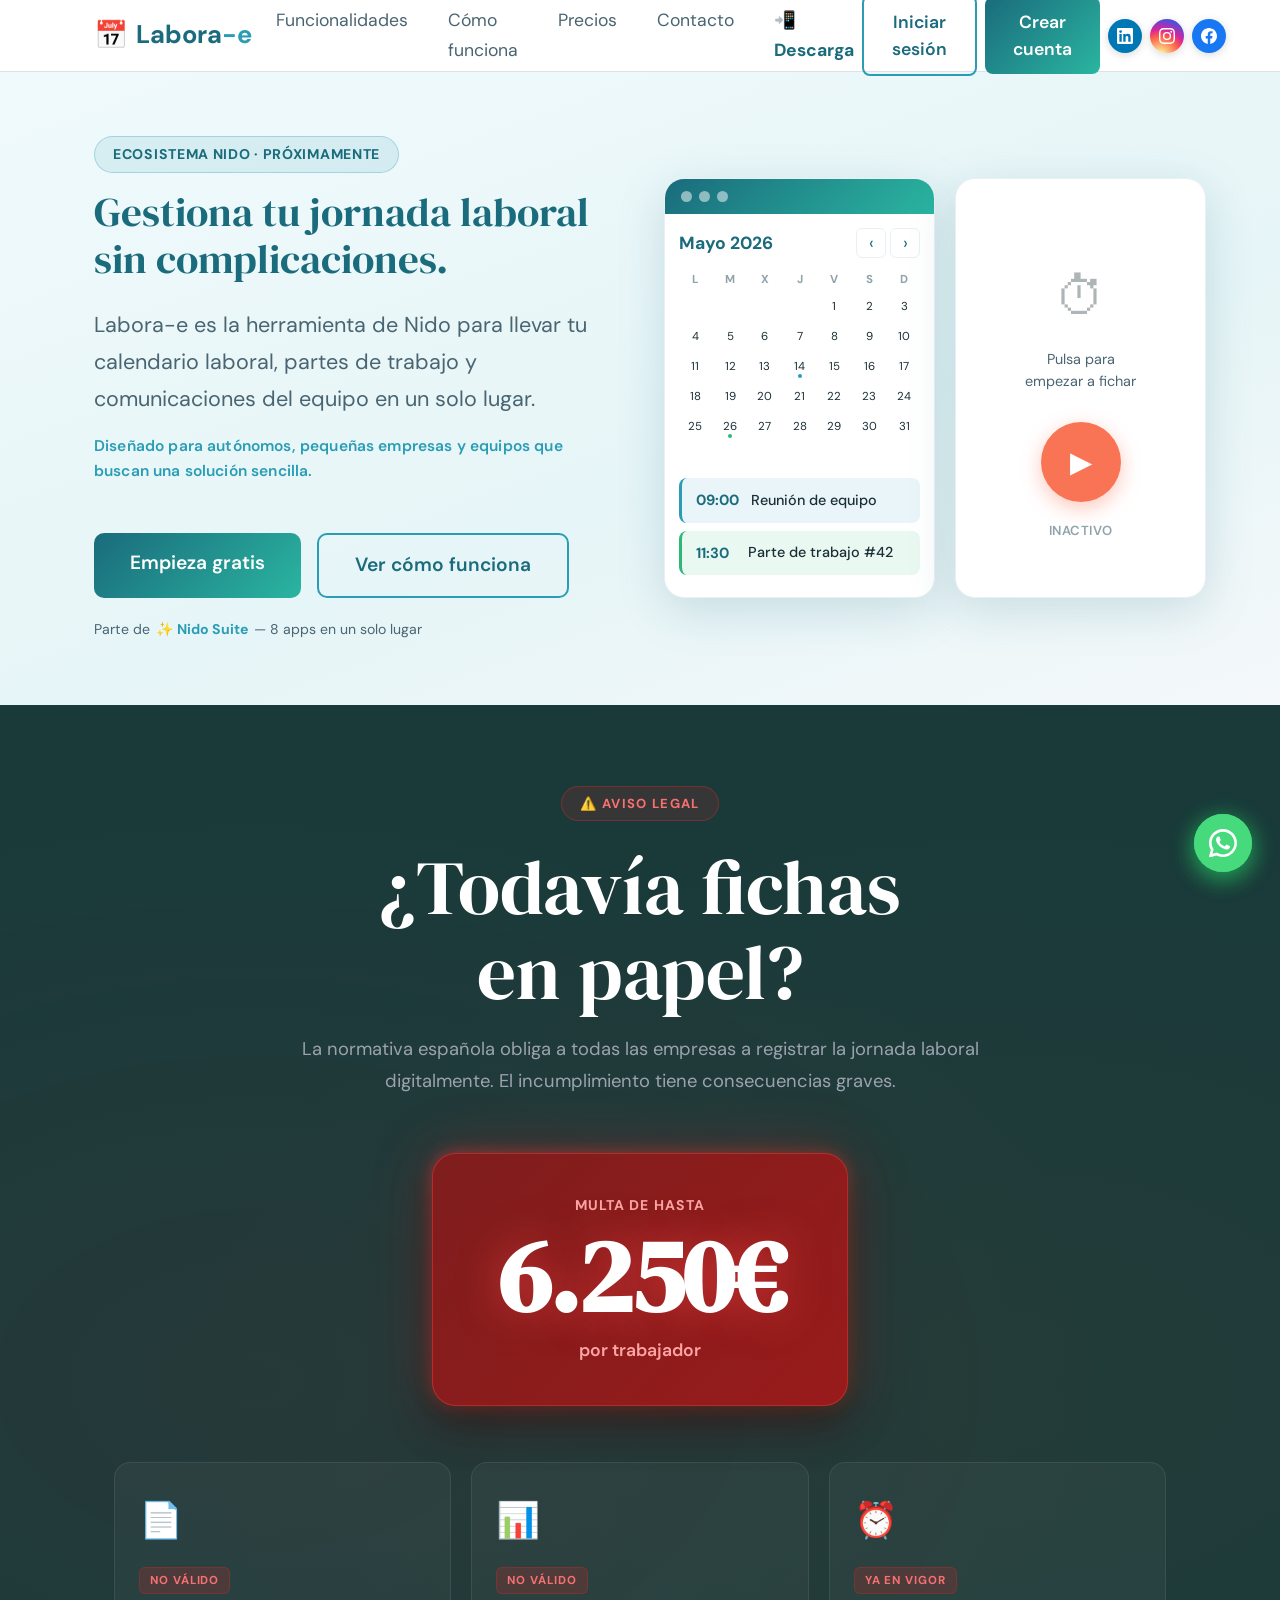
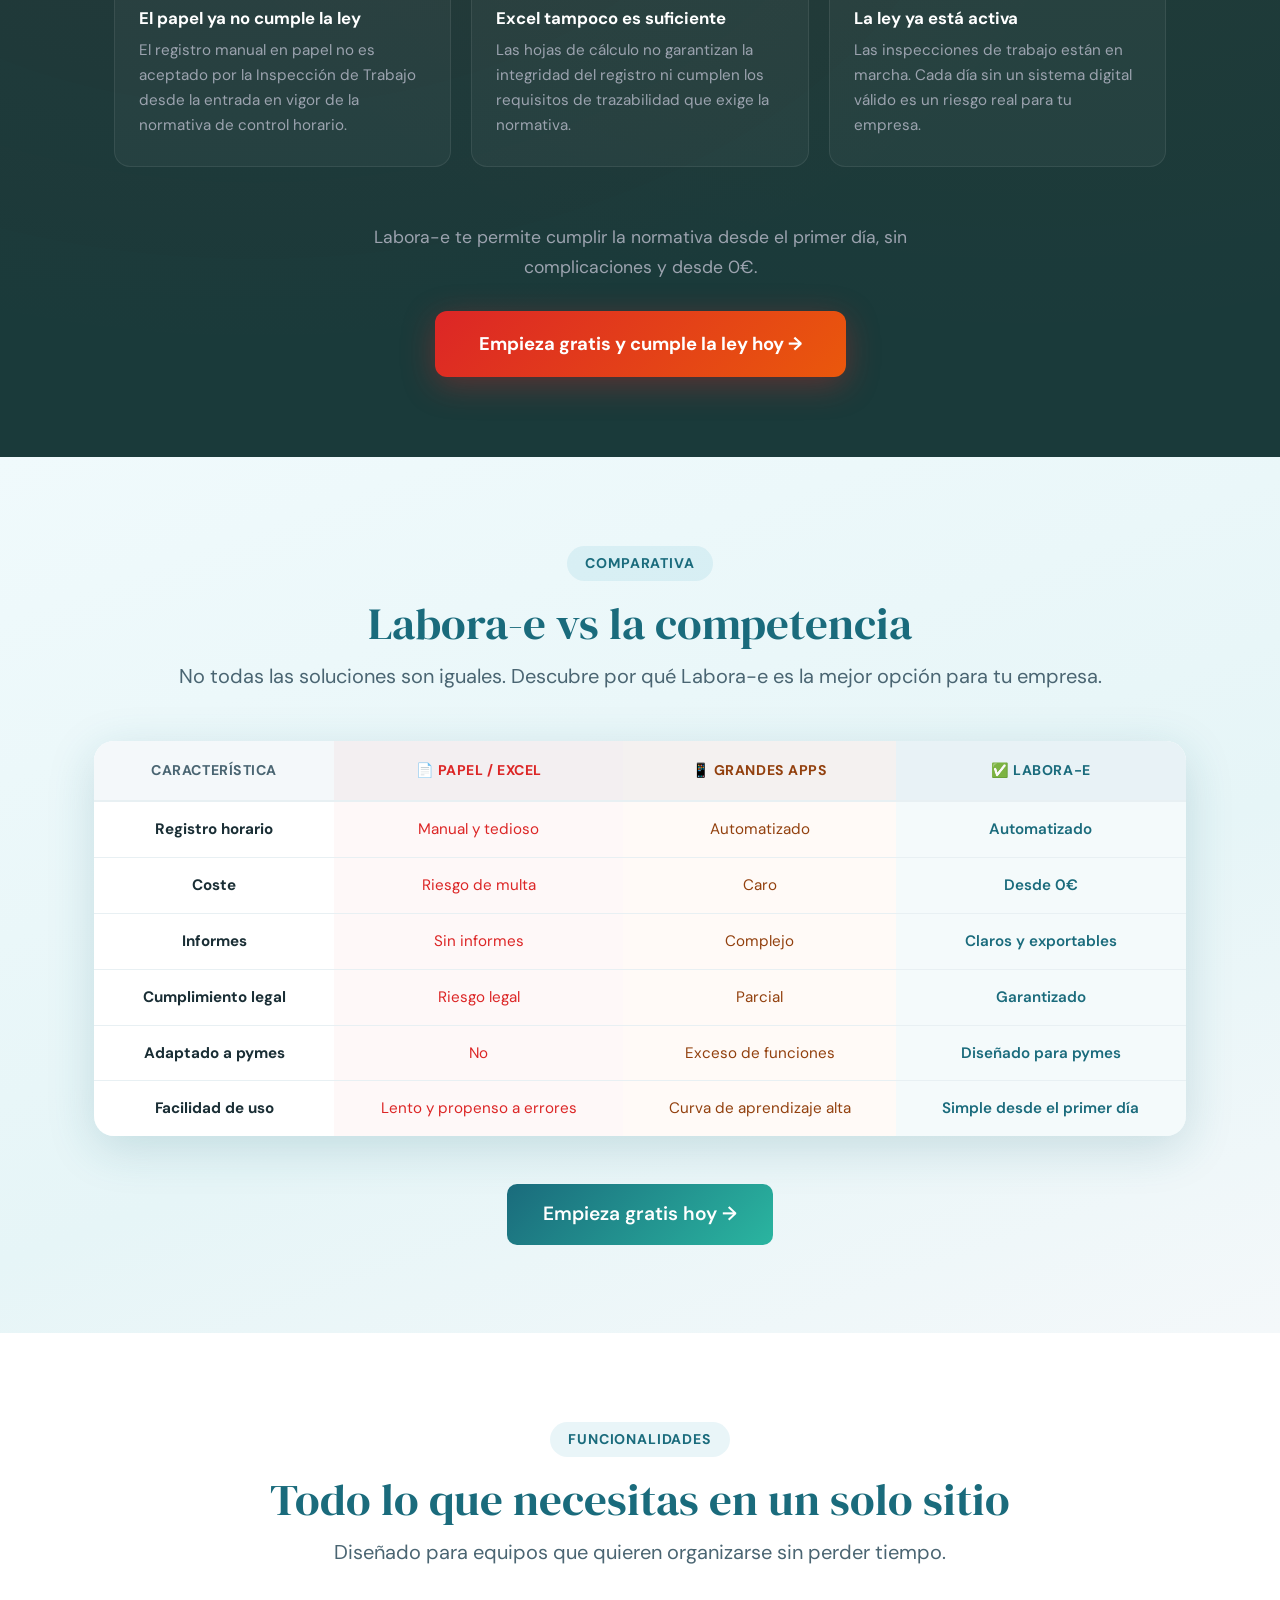
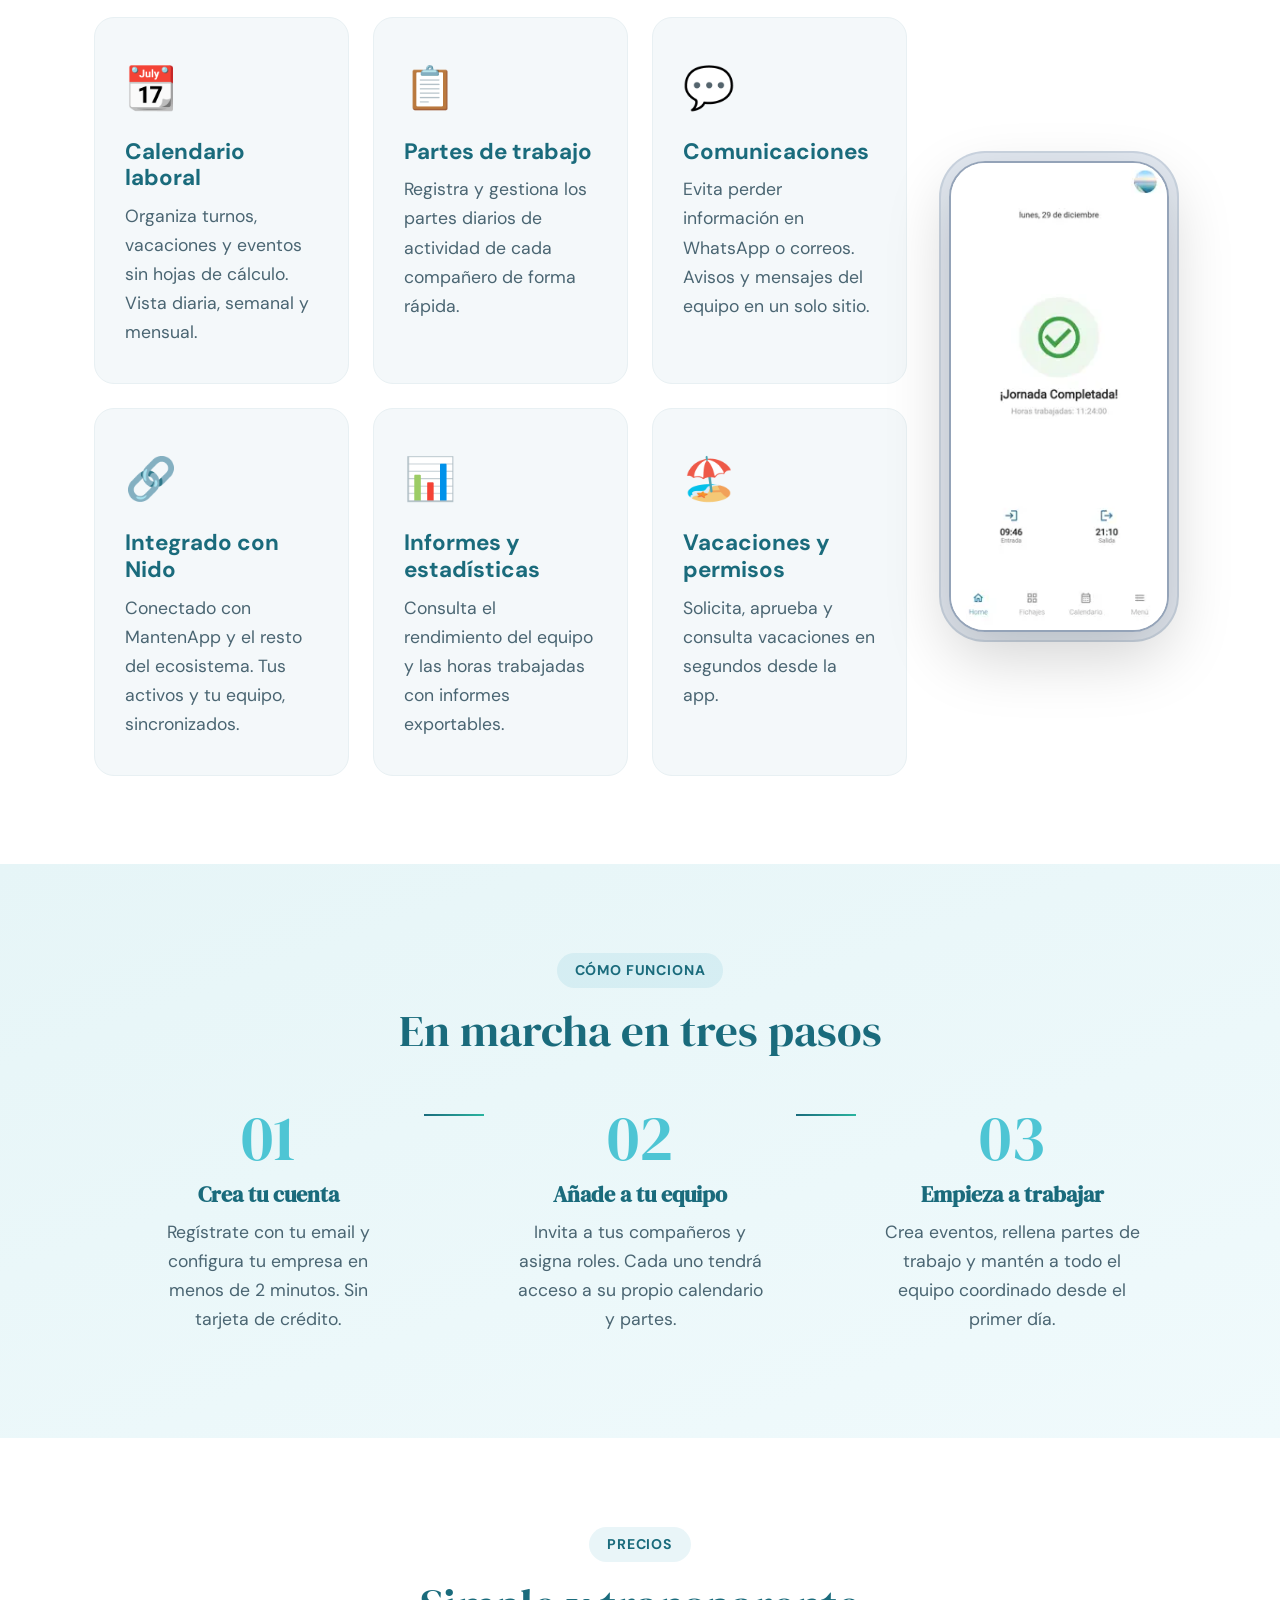
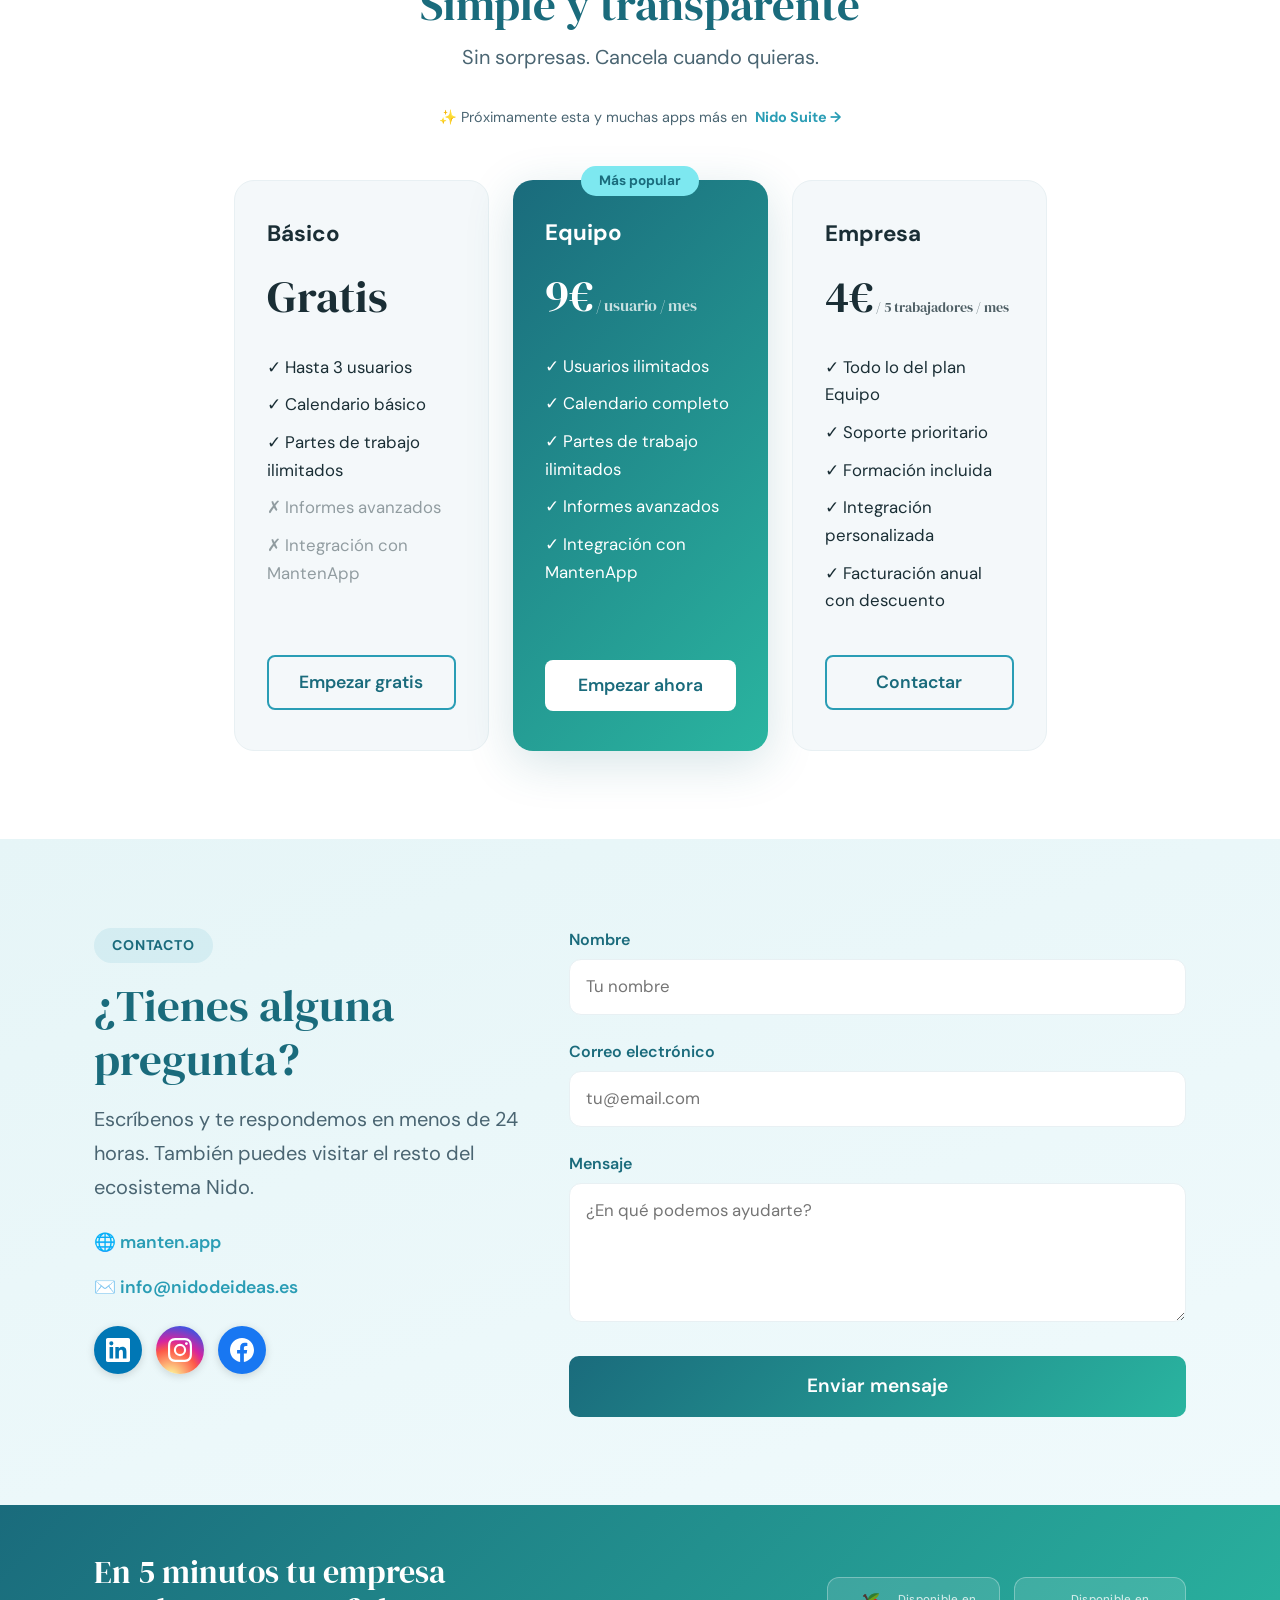
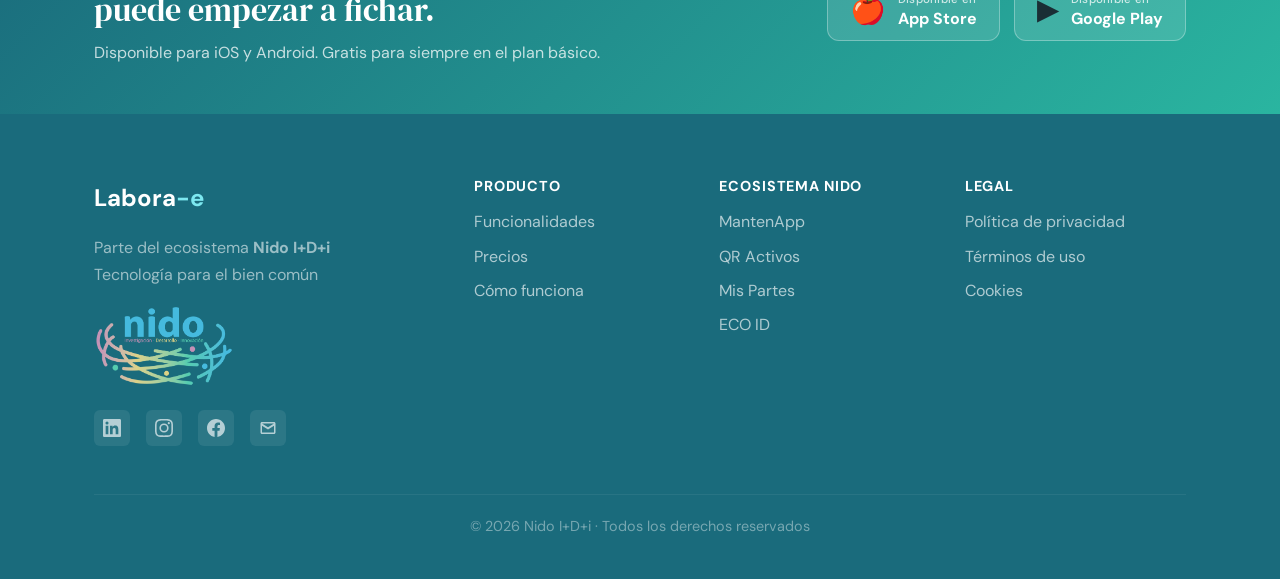
==== PaginaLabora-Nido/index.html @ 8c1437f2 "Cambios visuales simples." ====
<!DOCTYPE html>
<html lang="es">
<head>
  <meta charset="UTF-8" />
  <meta name="viewport" content="width=device-width, initial-scale=1.0" />
  <link rel="icon" type="image/svg+xml" href="imagenes/favicon.svg" />
  <title>Labora-e</title>
  <link rel="preconnect" href="https://fonts.googleapis.com" />
  <link rel="preconnect" href="https://fonts.gstatic.com" crossorigin />
  <link href="https://fonts.googleapis.com/css2?family=DM+Sans:wght@400;500;600;700&family=DM+Serif+Display&display=swap" rel="stylesheet" />
  <link href="https://cdn.jsdelivr.net/npm/bootstrap@5.3.3/dist/css/bootstrap.min.css" rel="stylesheet" />
  <link rel="stylesheet" href="css/style.css" />
</head>
<body>

  <!-- ========== NAVBAR ========== -->
  <nav class="navbar navbar-expand-lg sticky-top navbar-light bg-white border-bottom py-0">
    <div class="container-xl px-4">

      <a class="navbar-brand d-flex align-items-center gap-2 py-3" href="inicio.html">
        <span class="logo-icon-lg">📅</span>
        <span class="logo-text">Labora<span class="logo-accent">-e</span></span>
      </a>

      <button class="navbar-toggler" type="button" data-bs-toggle="collapse" data-bs-target="#navMenu">
        <span class="navbar-toggler-icon"></span>
      </button>

      <div class="collapse navbar-collapse" id="navMenu">
        <ul class="navbar-nav mx-auto gap-lg-4 py-2 py-lg-0">
          <li class="nav-item"><a class="nav-link" href="#funcionalidades">Funcionalidades</a></li>
          <li class="nav-item"><a class="nav-link" href="#como-funciona">Cómo funciona</a></li>
          <li class="nav-item"><a class="nav-link" href="#precios">Precios</a></li>
          <li class="nav-item"><a class="nav-link" href="#contacto">Contacto</a></li>
          <li class="nav-item"><a class="nav-link nav-link-descarga" href="#descarga">📲 Descarga</a></li>
        </ul>
        <div class="d-flex gap-2 py-2 py-lg-0 align-items-center" id="nav-actions">
          <!-- Se rellena por JS según sesión -->
        </div>
        <div class="d-flex gap-2 ms-2 py-2 py-lg-0 align-items-center">
          <a href="https://www.linkedin.com/company/nido-i-d-i/" target="_blank" rel="noopener noreferrer" class="nav-social-link nav-social-link--linkedin" title="LinkedIn">
            <svg viewBox="0 0 24 24" xmlns="http://www.w3.org/2000/svg"><path d="M20.447 20.452h-3.554v-5.569c0-1.328-.027-3.037-1.852-3.037-1.853 0-2.136 1.445-2.136 2.939v5.667H9.351V9h3.414v1.561h.046c.477-.9 1.637-1.85 3.37-1.85 3.601 0 4.267 2.37 4.267 5.455v6.286zM5.337 7.433a2.062 2.062 0 0 1-2.063-2.065 2.064 2.064 0 1 1 2.063 2.065zm1.782 13.019H3.555V9h3.564v11.452zM22.225 0H1.771C.792 0 0 .774 0 1.729v20.542C0 23.227.792 24 1.771 24h20.451C23.2 24 24 23.227 24 22.271V1.729C24 .774 23.2 0 22.222 0h.003z"/></svg>
          </a>
          <a href="https://www.instagram.com/nidodeideas.es/#" target="_blank" rel="noopener noreferrer" class="nav-social-link nav-social-link--instagram" title="Instagram">
            <svg viewBox="0 0 24 24" xmlns="http://www.w3.org/2000/svg"><path d="M12 2.163c3.204 0 3.584.012 4.85.07 3.252.148 4.771 1.691 4.919 4.919.058 1.265.069 1.645.069 4.849 0 3.205-.012 3.584-.069 4.849-.149 3.225-1.664 4.771-4.919 4.919-1.266.058-1.644.07-4.85.07-3.204 0-3.584-.012-4.849-.07-3.26-.149-4.771-1.699-4.919-4.92-.058-1.265-.07-1.644-.07-4.849 0-3.204.013-3.583.07-4.849.149-3.227 1.664-4.771 4.919-4.919 1.266-.057 1.645-.069 4.849-.069zM12 0C8.741 0 8.333.014 7.053.072 2.695.272.273 2.69.073 7.052.014 8.333 0 8.741 0 12c0 3.259.014 3.668.072 4.948.2 4.358 2.618 6.78 6.98 6.98C8.333 23.986 8.741 24 12 24c3.259 0 3.668-.014 4.948-.072 4.354-.2 6.782-2.618 6.979-6.98.059-1.28.073-1.689.073-4.948 0-3.259-.014-3.667-.072-4.947-.196-4.354-2.617-6.78-6.979-6.98C15.668.014 15.259 0 12 0zm0 5.838a6.162 6.162 0 1 0 0 12.324 6.162 6.162 0 0 0 0-12.324zM12 16a4 4 0 1 1 0-8 4 4 0 0 1 0 8zm6.406-11.845a1.44 1.44 0 1 0 0 2.881 1.44 1.44 0 0 0 0-2.881z"/></svg>
          </a>
          <a href="https://www.facebook.com" target="_blank" rel="noopener noreferrer" class="nav-social-link nav-social-link--facebook" title="Facebook">
            <svg viewBox="0 0 24 24" xmlns="http://www.w3.org/2000/svg"><path d="M24 12.073C24 5.405 18.627 0 12 0S0 5.405 0 12.073C0 18.1 4.388 23.094 10.125 24v-8.437H7.078v-3.49h3.047V9.413c0-3.025 1.792-4.697 4.533-4.697 1.312 0 2.686.235 2.686.235v2.97h-1.514c-1.491 0-1.956.93-1.956 1.887v2.265h3.328l-.532 3.49h-2.796V24C19.612 23.094 24 18.1 24 12.073z"/></svg>
          </a>
        </div>
      </div>

    </div>
  </nav>

  <!-- ========== HERO ========== -->
  <section class="hero-section" id="inicio">
    <div class="container-xl px-4">
      <div class="row align-items-center g-5">

        <!-- Columna izquierda: texto -->
        <div class="col-lg-6">
          <span class="badge-nido mb-3 d-inline-block">Ecosistema Nido · Próximamente</span>
          <h1 class="hero-title mb-4">Gestiona tu jornada laboral sin complicaciones.</h1>
          <p class="hero-subtitle mb-3">Labora-e es la herramienta de Nido para llevar tu calendario laboral, partes de trabajo y comunicaciones del equipo en un solo lugar.</p>
          <p class="hero-target mb-5">Diseñado para autónomos, pequeñas empresas y equipos que buscan una solución sencilla.</p>
          <div class="d-flex gap-3 flex-wrap">
            <a href="pages/register.html" class="btn btn-teal btn-xl">Empieza gratis</a>
            <a href="#como-funciona" class="btn btn-outline-teal btn-xl">Ver cómo funciona</a>
          </div>
          <div class="hero-suite-hint">
            <span>Parte de</span>
            <a href="#" class="hero-suite-link">✨ Nido Suite</a>
            <span>— 8 apps en un solo lugar</span>
          </div>
        </div>

        <!-- Columna derecha: calendario + fichaje -->
        <div class="col-lg-6">
          <div class="hero-mockups">

            <!-- Calendario -->
            <div class="mockup-card mockup-card--sm">
              <div class="mockup-bar">
                <span></span><span></span><span></span>
              </div>
              <div class="mockup-body">
                <div class="cal-header-row">
                  <span class="cal-month-label" id="cal-month-label">Mayo 2026</span>
                  <div class="cal-nav-btns">
                    <button id="cal-prev">‹</button>
                    <button id="cal-next">›</button>
                  </div>
                </div>
                <div class="cal-grid" id="cal-grid"></div>
                <div class="mockup-events mt-2">
                  <div class="mockup-event mockup-event--blue">
                    <span class="event-time">09:00</span>
                    <span class="event-name">Reunión de equipo</span>
                  </div>
                  <div class="mockup-event mockup-event--green">
                    <span class="event-time">11:30</span>
                    <span class="event-name">Parte de trabajo #42</span>
                  </div>
                </div>
              </div>
            </div>

            <!-- Fichaje -->
            <div class="fichaje-card">
              <div class="fichaje-display" id="fichaje-display">
                <div class="fichaje-idle">
                  <div class="fichaje-idle-icon">⏱</div>
                  <p class="fichaje-idle-text">Pulsa para<br>empezar a fichar</p>
                </div>
              </div>
              <div class="fichaje-timer" id="fichaje-timer" style="display:none">
                <div class="fichaje-time" id="fichaje-time">00:00:00</div>
                <div class="fichaje-total-label">Total acumulado hoy:</div>
                <div class="fichaje-progress-wrap">
                  <div class="fichaje-progress-bar">
                    <div class="fichaje-progress-fill" id="fichaje-progress-fill"></div>
                  </div>
                  <div class="fichaje-progress-labels">
                    <span class="fichaje-percent" id="fichaje-percent">0%</span>
                    <span class="fichaje-meta">Meta: 8h</span>
                  </div>
                </div>
              </div>
              <button class="fichaje-btn" id="fichaje-btn" onclick="toggleFichaje()">
                <span id="fichaje-btn-icon">▶</span>
              </button>
              <div class="fichaje-status" id="fichaje-status">Inactivo</div>
            </div>

          </div>
        </div>

      </div>
    </div>
  </section>

  <!-- ========== ALERTA LEGAL ========== -->
  <section class="alerta-legal" id="alerta-legal">
    <div class="alerta-legal__inner">

      <!-- Cabecera de impacto -->
      <div class="alerta-legal__header">
        <span class="alerta-badge">⚠️ AVISO LEGAL</span>
        <h2 class="alerta-title">¿Todavía fichas<br>en papel?</h2>
        <p class="alerta-subtitle">La normativa española obliga a todas las empresas a registrar la jornada laboral digitalmente. El incumplimiento tiene consecuencias graves.</p>
      </div>

      <!-- Dato central de impacto -->
      <div class="alerta-cifra-wrap">
        <div class="alerta-cifra-card">
          <div class="alerta-cifra-label">Multa de hasta</div>
          <div class="alerta-cifra">6.250€</div>
          <div class="alerta-cifra-sub">por trabajador</div>
        </div>
      </div>

      <!-- Tres problemas -->
      <div class="alerta-problemas">

        <div class="alerta-problema-card">
          <div class="alerta-problema-icon">📄</div>
          <div class="alerta-problema-tag">NO VÁLIDO</div>
          <h3>El papel ya no cumple la ley</h3>
          <p>El registro manual en papel no es aceptado por la Inspección de Trabajo desde la entrada en vigor de la normativa de control horario.</p>
        </div>

        <div class="alerta-problema-card">
          <div class="alerta-problema-icon">📊</div>
          <div class="alerta-problema-tag">NO VÁLIDO</div>
          <h3>Excel tampoco es suficiente</h3>
          <p>Las hojas de cálculo no garantizan la integridad del registro ni cumplen los requisitos de trazabilidad que exige la normativa.</p>
        </div>

        <div class="alerta-problema-card">
          <div class="alerta-problema-icon">⏰</div>
          <div class="alerta-problema-tag">YA EN VIGOR</div>
          <h3>La ley ya está activa</h3>
          <p>Las inspecciones de trabajo están en marcha. Cada día sin un sistema digital válido es un riesgo real para tu empresa.</p>
        </div>

      </div>

      <!-- CTA -->
      <div class="alerta-cta">
        <p class="alerta-cta-text">Labora-e te permite cumplir la normativa desde el primer día, sin complicaciones y desde 0€.</p>
        <a href="pages/register.html" class="btn-alerta-cta">Empieza gratis y cumple la ley hoy →</a>
      </div>

    </div>
  </section>

  <!-- ========== COMPARATIVA ========== -->
  <section class="comparativa-section" id="comparativa">
    <div class="container-xl px-4">

      <div class="text-center mb-5">
        <span class="section-tag">Comparativa</span>
        <h2 class="section-title mt-3">Labora-e vs la competencia</h2>
        <p class="section-subtitle mt-2">No todas las soluciones son iguales. Descubre por qué Labora-e es la mejor opción para tu empresa.</p>
      </div>

      <div class="comparativa-table-wrap">
        <table class="comparativa-table">
          <thead>
            <tr>
              <th class="comparativa-th-feature">Característica</th>
              <th class="comparativa-th-bad">📄 Papel / Excel</th>
              <th class="comparativa-th-mid">📱 Grandes apps</th>
              <th class="comparativa-th-good">✅ Labora-e</th>
            </tr>
          </thead>
          <tbody>
            <tr>
              <td class="comparativa-feature">Registro horario</td>
              <td class="comparativa-bad">Manual y tedioso</td>
              <td class="comparativa-mid">Automatizado</td>
              <td class="comparativa-good">Automatizado</td>
            </tr>
            <tr>
              <td class="comparativa-feature">Coste</td>
              <td class="comparativa-bad">Riesgo de multa</td>
              <td class="comparativa-mid">Caro</td>
              <td class="comparativa-good">Desde 0€</td>
            </tr>
            <tr>
              <td class="comparativa-feature">Informes</td>
              <td class="comparativa-bad">Sin informes</td>
              <td class="comparativa-mid">Complejo</td>
              <td class="comparativa-good">Claros y exportables</td>
            </tr>
            <tr>
              <td class="comparativa-feature">Cumplimiento legal</td>
              <td class="comparativa-bad">Riesgo legal</td>
              <td class="comparativa-mid">Parcial</td>
              <td class="comparativa-good">Garantizado</td>
            </tr>
            <tr>
              <td class="comparativa-feature">Adaptado a pymes</td>
              <td class="comparativa-bad">No</td>
              <td class="comparativa-mid">Exceso de funciones</td>
              <td class="comparativa-good">Diseñado para pymes</td>
            </tr>
            <tr>
              <td class="comparativa-feature">Facilidad de uso</td>
              <td class="comparativa-bad">Lento y propenso a errores</td>
              <td class="comparativa-mid">Curva de aprendizaje alta</td>
              <td class="comparativa-good">Simple desde el primer día</td>
            </tr>
          </tbody>
        </table>
      </div>

      <div class="text-center mt-5">
        <a href="pages/register.html" class="btn btn-teal btn-xl">Empieza gratis hoy →</a>
      </div>

    </div>
  </section>

  <!-- ========== FUNCIONALIDADES ========== -->
  <section class="py-section bg-white" id="funcionalidades">
    <div class="container-xl px-4">
      <div class="text-center mb-5">
        <span class="section-tag">Funcionalidades</span>
        <h2 class="section-title mt-3">Todo lo que necesitas en un solo sitio</h2>
        <p class="section-subtitle mt-2">Diseñado para equipos que quieren organizarse sin perder tiempo.</p>
      </div>
      <!-- Mockup móvil -->
       <div class="row g-4 align-items-center">
        <div class="col-lg-9">
          <div class="row g-4">
        <div class="col-md-6 col-xl-4">
          <div class="feature-card h-100">
            <div class="feature-icon">📆</div>
            <h3>Calendario laboral</h3>
            <p>Organiza turnos, vacaciones y eventos sin hojas de cálculo. Vista diaria, semanal y mensual.</p>
          </div>
        </div>
        <div class="col-md-6 col-xl-4">
          <div class="feature-card h-100">
            <div class="feature-icon">📋</div>
            <h3>Partes de trabajo</h3>
            <p>Registra y gestiona los partes diarios de actividad de cada compañero de forma rápida.</p>
          </div>
        </div>
        <div class="col-md-6 col-xl-4">
          <div class="feature-card h-100">
            <div class="feature-icon">💬</div>
            <h3>Comunicaciones</h3>
            <p>Evita perder información en WhatsApp o correos. Avisos y mensajes del equipo en un solo sitio.</p>
          </div>
        </div>
        <div class="col-md-6 col-xl-4">
          <div class="feature-card h-100">
            <div class="feature-icon">🔗</div>
            <h3>Integrado con Nido</h3>
            <p>Conectado con MantenApp y el resto del ecosistema. Tus activos y tu equipo, sincronizados.</p>
          </div>
        </div>
        <div class="col-md-6 col-xl-4">
          <div class="feature-card h-100">
            <div class="feature-icon">📊</div>
            <h3>Informes y estadísticas</h3>
            <p>Consulta el rendimiento del equipo y las horas trabajadas con informes exportables.</p>
          </div>
        </div>
        <div class="col-md-6 col-xl-4">
          <div class="feature-card h-100">
            <div class="feature-icon">🏖️</div>
            <h3>Vacaciones y permisos</h3>
            <p>Solicita, aprueba y consulta vacaciones en segundos desde la app.</p>
          </div>
        </div>
      </div>
        </div>
        <!-- Mockup móvil lateral -->
        <div class="col-lg-3 d-none d-lg-flex justify-content-center">
          <div class="feature-phone-mockup">
            <img src="imagenes/app-screenshot.png" alt="Captura de Labora-e" class="feature-phone-img" />
          </div>
        </div>
      </div>
    </div>
  </section>

  <!-- ========== CÓMO FUNCIONA ========== -->
  <section class="py-section bg-teal-soft" id="como-funciona">
    <div class="container-xl px-4">
      <div class="text-center mb-5">
        <span class="section-tag">Cómo funciona</span>
        <h2 class="section-title mt-3">En marcha en tres pasos</h2>
      </div>
      <div class="row justify-content-center align-items-start g-4">
        <div class="col-md-3 text-center">
          <div class="step-number">01</div>
          <h3 class="step-title">Crea tu cuenta</h3>
          <p class="step-text">Regístrate con tu email y configura tu empresa en menos de 2 minutos. Sin tarjeta de crédito.</p>
        </div>
        <div class="col-md-1 d-none d-md-flex align-items-center justify-content-center step-connector-wrap">
          <div class="step-connector"></div>
        </div>
        <div class="col-md-3 text-center">
          <div class="step-number">02</div>
          <h3 class="step-title">Añade a tu equipo</h3>
          <p class="step-text">Invita a tus compañeros y asigna roles. Cada uno tendrá acceso a su propio calendario y partes.</p>
        </div>
        <div class="col-md-1 d-none d-md-flex align-items-center justify-content-center step-connector-wrap">
          <div class="step-connector"></div>
        </div>
        <div class="col-md-3 text-center">
          <div class="step-number">03</div>
          <h3 class="step-title">Empieza a trabajar</h3>
          <p class="step-text">Crea eventos, rellena partes de trabajo y mantén a todo el equipo coordinado desde el primer día.</p>
        </div>
      </div>
    </div>
  </section>

  <!-- ========== PRECIOS ========== -->
  <section class="py-section bg-white" id="precios">
    <div class="container-xl px-4">
      <div class="text-center mb-5">
        <span class="section-tag">Precios</span>
        <h2 class="section-title mt-3">Simple y transparente</h2>
        <p class="section-subtitle mt-2">Sin sorpresas. Cancela cuando quieras.</p>
        <div class="nido-suite-hint mt-3">
          <span>✨ Próximamente esta y muchas apps más en</span>
          <a href="#" class="nido-suite-hint-link">Nido Suite →</a>
        </div>
      </div>
      <div class="row justify-content-center align-items-stretch g-4">
        <div class="col-md-4 col-lg-3">
          <div class="pricing-card h-100 d-flex flex-column">
            <h3>Básico</h3>
            <div class="price-amount">Gratis</div>
            <ul class="pricing-features flex-grow-1">
              <li>✓ Hasta 3 usuarios</li>
              <li>✓ Calendario básico</li>
              <li>✓ Partes de trabajo ilimitados</li>
              <li class="disabled">✗ Informes avanzados</li>
              <li class="disabled">✗ Integración con MantenApp</li>
            </ul>
            <button class="btn w-100 mt-3" id="btn-plan-basico" onclick="elegirPlan('basico')">Empezar gratis</button>
          </div>
        </div>
        <div class="col-md-4 col-lg-3">
          <div class="pricing-card pricing-card--featured h-100 d-flex flex-column">
            <div class="pricing-badge">Más popular</div>
            <h3>Equipo</h3>
            <div class="price-amount">9€<span class="price-period"> / usuario / mes</span></div>
            <ul class="pricing-features flex-grow-1">
              <li>✓ Usuarios ilimitados</li>
              <li>✓ Calendario completo</li>
              <li>✓ Partes de trabajo ilimitados</li>
              <li>✓ Informes avanzados</li>
              <li>✓ Integración con MantenApp</li>
            </ul>
            <button class="btn w-100 mt-3" id="btn-plan-equipo" onclick="elegirPlan('equipo')">Empezar ahora</button>
          </div>
        </div>
        <div class="col-md-4 col-lg-3">
          <div class="pricing-card h-100 d-flex flex-column">
            <h3>Empresa</h3>
            <div class="price-amount" id="empresa-price-display">4€<span class="price-period"> / 5 trabajadores / mes</span></div>
            <ul class="pricing-features flex-grow-1">
              <li>✓ Todo lo del plan Equipo</li>
              <li>✓ Soporte prioritario</li>
              <li>✓ Formación incluida</li>
              <li>✓ Integración personalizada</li>
              <li>✓ Facturación anual con descuento</li>
            </ul>
            <button class="btn w-100 mt-3" id="btn-plan-empresa" onclick="elegirPlan('empresa')">Contactar</button>
            <!-- Input trabajadores: solo visible cuando el usuario está logueado y puede actualizar -->
            <div class="empresa-workers-wrap d-none" id="empresa-workers-wrap">
              <label class="empresa-workers-label" for="empresa-workers-input">¿Cuántos trabajadores tiene tu empresa?</label>
              <input type="number" id="empresa-workers-input" class="empresa-workers-input" min="1" placeholder="Ej: 10" />
              <div class="empresa-workers-preview" id="empresa-workers-preview"></div>
            </div>
          </div>
        </div>
      </div>
    </div>
  </section>

  <!-- ========== CONTACTO ========== -->
  <section class="py-section bg-teal-soft" id="contacto">
    <div class="container-xl px-4">
      <div class="row g-5 align-items-start">
        <div class="col-lg-5">
          <span class="section-tag">Contacto</span>
          <h2 class="section-title mt-3">¿Tienes alguna pregunta?</h2>
          <p class="section-subtitle mt-3">Escríbenos y te respondemos en menos de 24 horas. También puedes visitar el resto del ecosistema Nido.</p>
          <div class="d-flex flex-column gap-3 mt-4">
            <a href="https://manten.app" class="contact-link">🌐 manten.app</a>
            <a href="mailto:info@nidodeideas.es" class="contact-link">✉️ info@nidodeideas.es</a>
          </div>
          <!-- Redes sociales -->
          <div class="social-icons-contacto mt-4">
            <!-- LinkedIn -->
            <a href="https://www.linkedin.com/company/nido-i-d-i/" target="_blank" rel="noopener noreferrer" class="social-icon-btn social-icon-btn--linkedin" title="LinkedIn">
              <svg viewBox="0 0 24 24" xmlns="http://www.w3.org/2000/svg">
                <path d="M20.447 20.452h-3.554v-5.569c0-1.328-.027-3.037-1.852-3.037-1.853 0-2.136 1.445-2.136 2.939v5.667H9.351V9h3.414v1.561h.046c.477-.9 1.637-1.85 3.37-1.85 3.601 0 4.267 2.37 4.267 5.455v6.286zM5.337 7.433a2.062 2.062 0 0 1-2.063-2.065 2.064 2.064 0 1 1 2.063 2.065zm1.782 13.019H3.555V9h3.564v11.452zM22.225 0H1.771C.792 0 0 .774 0 1.729v20.542C0 23.227.792 24 1.771 24h20.451C23.2 24 24 23.227 24 22.271V1.729C24 .774 23.2 0 22.222 0h.003z"/>
              </svg>
            </a>
            <!-- Instagram -->
            <a href="https://www.instagram.com/nidodeideas.es/#" target="_blank" rel="noopener noreferrer" class="social-icon-btn social-icon-btn--instagram" title="Instagram">
              <svg viewBox="0 0 24 24" xmlns="http://www.w3.org/2000/svg">
                <path d="M12 2.163c3.204 0 3.584.012 4.85.07 3.252.148 4.771 1.691 4.919 4.919.058 1.265.069 1.645.069 4.849 0 3.205-.012 3.584-.069 4.849-.149 3.225-1.664 4.771-4.919 4.919-1.266.058-1.644.07-4.85.07-3.204 0-3.584-.012-4.849-.07-3.26-.149-4.771-1.699-4.919-4.92-.058-1.265-.07-1.644-.07-4.849 0-3.204.013-3.583.07-4.849.149-3.227 1.664-4.771 4.919-4.919 1.266-.057 1.645-.069 4.849-.069zM12 0C8.741 0 8.333.014 7.053.072 2.695.272.273 2.69.073 7.052.014 8.333 0 8.741 0 12c0 3.259.014 3.668.072 4.948.2 4.358 2.618 6.78 6.98 6.98C8.333 23.986 8.741 24 12 24c3.259 0 3.668-.014 4.948-.072 4.354-.2 6.782-2.618 6.979-6.98.059-1.28.073-1.689.073-4.948 0-3.259-.014-3.667-.072-4.947-.196-4.354-2.617-6.78-6.979-6.98C15.668.014 15.259 0 12 0zm0 5.838a6.162 6.162 0 1 0 0 12.324 6.162 6.162 0 0 0 0-12.324zM12 16a4 4 0 1 1 0-8 4 4 0 0 1 0 8zm6.406-11.845a1.44 1.44 0 1 0 0 2.881 1.44 1.44 0 0 0 0-2.881z"/>
              </svg>
            </a>
            <!-- Facebook -->
            <a href="https://www.facebook.com" target="_blank" rel="noopener noreferrer" class="social-icon-btn social-icon-btn--facebook" title="Facebook">
              <svg viewBox="0 0 24 24" xmlns="http://www.w3.org/2000/svg">
                <path d="M24 12.073C24 5.405 18.627 0 12 0S0 5.405 0 12.073C0 18.1 4.388 23.094 10.125 24v-8.437H7.078v-3.49h3.047V9.413c0-3.025 1.792-4.697 4.533-4.697 1.312 0 2.686.235 2.686.235v2.97h-1.514c-1.491 0-1.956.93-1.956 1.887v2.265h3.328l-.532 3.49h-2.796V24C19.612 23.094 24 18.1 24 12.073z"/>
              </svg>
            </a>
          </div>
        </div>
        <div class="col-lg-7">
          <form action="pages/enviado.html" method="GET">
            <div class="mb-4">
              <label class="form-label-custom" for="nombre">Nombre</label>
              <input type="text" id="nombre" name="nombre" class="form-control-custom" placeholder="Tu nombre" />
            </div>
            <div class="mb-4">
              <label class="form-label-custom" for="email">Correo electrónico</label>
              <input type="email" id="email" name="email" class="form-control-custom" placeholder="tu@email.com" />
            </div>
            <div class="mb-4">
              <label class="form-label-custom" for="mensaje">Mensaje</label>
              <textarea id="mensaje" name="mensaje" class="form-control-custom" rows="4" placeholder="¿En qué podemos ayudarte?"></textarea>
            </div>
            <button type="submit" class="btn btn-teal btn-xl w-100">Enviar mensaje</button>
          </form>
        </div>
      </div>
    </div>
  </section>

  <!-- ========== DESCARGA ========== -->
  <section class="descarga-section" id="descarga">
    <div class="container-xl px-4">
      <div class="descarga-inner">

        <div class="descarga-text">
          <h2 class="descarga-title">En 5 minutos tu empresa<br>puede empezar a fichar.</h2>
          <p class="descarga-sub">Disponible para iOS y Android. Gratis para siempre en el plan básico.</p>
        </div>

        <div class="descarga-btns">
          <a href="https://apps.apple.com/es/app/labora-e/id6756606554" class="btn-store btn-store--apple" target="_blank" rel="noopener noreferrer">
            <span class="btn-store__icon">🍎</span>
            <div class="btn-store__text">
              <span class="btn-store__label">Disponible en</span>
              <span class="btn-store__name">App Store</span>
            </div>
          </a>
          <a href="https://play.google.com/store/apps/details?id=com.nido.laborae" class="btn-store btn-store--google" target="_blank" rel="noopener noreferrer">
            <span class="btn-store__icon">▶</span>
            <div class="btn-store__text">
              <span class="btn-store__label">Disponible en</span>
              <span class="btn-store__name">Google Play</span>
            </div>
          </a>
        </div>

      </div>
    </div>
  </section>

  <!-- ========== FOOTER ========== -->
  <footer class="site-footer">
    <div class="container-xl px-4">
      <div class="row g-5 mb-5">
         <div class="col-lg-4">
          <span class="logo-text">Labora<span class="logo-accent">-e</span></span>
          <p class="footer-desc mt-3">
            Parte del ecosistema <strong>Nido I+D+i</strong><br/>
            Tecnología para el bien común
          </p>
          <a href="https://nidodeideas.es" target="_blank" rel="noopener noreferrer">
            <img src="imagenes/nido-logo.png" alt="Nido I+D+i" class="footer-nido-logo" />
          </a>
          <div class="footer-social-row">
            <!-- LinkedIn -->
            <a href="https://www.linkedin.com/company/nido-i-d-i/" target="_blank" rel="noopener noreferrer" class="footer-social-link footer-social-link--linkedin" title="LinkedIn">
              <svg viewBox="0 0 24 24" xmlns="http://www.w3.org/2000/svg"><path d="M20.447 20.452h-3.554v-5.569c0-1.328-.027-3.037-1.852-3.037-1.853 0-2.136 1.445-2.136 2.939v5.667H9.351V9h3.414v1.561h.046c.477-.9 1.637-1.85 3.37-1.85 3.601 0 4.267 2.37 4.267 5.455v6.286zM5.337 7.433a2.062 2.062 0 0 1-2.063-2.065 2.064 2.064 0 1 1 2.063 2.065zm1.782 13.019H3.555V9h3.564v11.452zM22.225 0H1.771C.792 0 0 .774 0 1.729v20.542C0 23.227.792 24 1.771 24h20.451C23.2 24 24 23.227 24 22.271V1.729C24 .774 23.2 0 22.222 0h.003z"/></svg>
            </a>
            <!-- Instagram -->
            <a href="https://www.instagram.com/nidodeideas.es/#" target="_blank" rel="noopener noreferrer" class="footer-social-link footer-social-link--instagram" title="Instagram">
              <svg viewBox="0 0 24 24" xmlns="http://www.w3.org/2000/svg"><path d="M12 2.163c3.204 0 3.584.012 4.85.07 3.252.148 4.771 1.691 4.919 4.919.058 1.265.069 1.645.069 4.849 0 3.205-.012 3.584-.069 4.849-.149 3.225-1.664 4.771-4.919 4.919-1.266.058-1.644.07-4.85.07-3.204 0-3.584-.012-4.849-.07-3.26-.149-4.771-1.699-4.919-4.92-.058-1.265-.07-1.644-.07-4.849 0-3.204.013-3.583.07-4.849.149-3.227 1.664-4.771 4.919-4.919 1.266-.057 1.645-.069 4.849-.069zM12 0C8.741 0 8.333.014 7.053.072 2.695.272.273 2.69.073 7.052.014 8.333 0 8.741 0 12c0 3.259.014 3.668.072 4.948.2 4.358 2.618 6.78 6.98 6.98C8.333 23.986 8.741 24 12 24c3.259 0 3.668-.014 4.948-.072 4.354-.2 6.782-2.618 6.979-6.98.059-1.28.073-1.689.073-4.948 0-3.259-.014-3.667-.072-4.947-.196-4.354-2.617-6.78-6.979-6.98C15.668.014 15.259 0 12 0zm0 5.838a6.162 6.162 0 1 0 0 12.324 6.162 6.162 0 0 0 0-12.324zM12 16a4 4 0 1 1 0-8 4 4 0 0 1 0 8zm6.406-11.845a1.44 1.44 0 1 0 0 2.881 1.44 1.44 0 0 0 0-2.881z"/></svg>
            </a>
            <!-- Facebook -->
            <a href="https://www.facebook.com" target="_blank" rel="noopener noreferrer" class="footer-social-link footer-social-link--facebook" title="Facebook">
              <svg viewBox="0 0 24 24" xmlns="http://www.w3.org/2000/svg"><path d="M24 12.073C24 5.405 18.627 0 12 0S0 5.405 0 12.073C0 18.1 4.388 23.094 10.125 24v-8.437H7.078v-3.49h3.047V9.413c0-3.025 1.792-4.697 4.533-4.697 1.312 0 2.686.235 2.686.235v2.97h-1.514c-1.491 0-1.956.93-1.956 1.887v2.265h3.328l-.532 3.49h-2.796V24C19.612 23.094 24 18.1 24 12.073z"/></svg>
            </a>
            <!-- Email -->
            <a href="mailto:info@nidodeideas.es" class="footer-social-link footer-social-link--email" title="info@nidodeideas.es">
              <svg viewBox="0 0 24 24" xmlns="http://www.w3.org/2000/svg"><path d="M20 4H4C2.897 4 2 4.897 2 6v12c0 1.103.897 2 2 2h16c1.103 0 2-.897 2-2V6c0-1.103-.897-2-2-2zm0 2-8 5-8-5h16zm0 12H4V8.868l8 5 8-5V18z"/></svg>
            </a>
          </div>
        </div>
        <div class="col-lg-8">
          <div class="row g-4">
            <div class="col-6 col-md-4">
              <h4 class="footer-heading">Producto</h4>
              <div class="d-flex flex-column gap-2">
                <a href="#funcionalidades" class="footer-link">Funcionalidades</a>
                <a href="#precios" class="footer-link">Precios</a>
                <a href="#como-funciona" class="footer-link">Cómo funciona</a>
              </div>
            </div>
            <div class="col-6 col-md-4">
              <h4 class="footer-heading">Ecosistema Nido</h4>
              <div class="d-flex flex-column gap-2">
                <a href="#" class="footer-link">MantenApp</a>
                <a href="#" class="footer-link">QR Activos</a>
                <a href="#" class="footer-link">Mis Partes</a>
                <a href="#" class="footer-link">ECO ID</a>
              </div>
            </div>
            <div class="col-6 col-md-4">
              <h4 class="footer-heading">Legal</h4>
              <div class="d-flex flex-column gap-2">
                <a href="#" class="footer-link">Política de privacidad</a>
                <a href="#" class="footer-link">Términos de uso</a>
                <a href="#" class="footer-link">Cookies</a>
              </div>
            </div>
          </div>
        </div>
      </div>
      <div class="footer-bottom">
        <p>© 2026 Nido I+D+i · Todos los derechos reservados</p>
      </div>
    </div>
  </footer>

  <!-- BOTÓN WHATSAPP FLOTANTE -->
  <a href="https://wa.me/34600000000?text=Hola%2C%20me%20interesa%20Labora-e"
     class="whatsapp-float"
     target="_blank"
     rel="noopener noreferrer"
     title="Contáctanos por WhatsApp">
    <svg xmlns="http://www.w3.org/2000/svg" viewBox="0 0 24 24" fill="white" width="28" height="28">
      <path d="M17.472 14.382c-.297-.149-1.758-.867-2.03-.967-.273-.099-.471-.148-.67.15-.197.297-.767.966-.94 1.164-.173.199-.347.223-.644.075-.297-.15-1.255-.463-2.39-1.475-.883-.788-1.48-1.761-1.653-2.059-.173-.297-.018-.458.13-.606.134-.133.298-.347.446-.52.149-.174.198-.298.298-.497.099-.198.05-.371-.025-.52-.075-.149-.669-1.612-.916-2.207-.242-.579-.487-.5-.669-.51-.173-.008-.371-.01-.57-.01-.198 0-.52.074-.792.372-.272.297-1.04 1.016-1.04 2.479 0 1.462 1.065 2.875 1.213 3.074.149.198 2.096 3.2 5.077 4.487.709.306 1.262.489 1.694.625.712.227 1.36.195 1.871.118.571-.085 1.758-.719 2.006-1.413.248-.694.248-1.289.173-1.413-.074-.124-.272-.198-.57-.347z"/>
      <path d="M12 0C5.373 0 0 5.373 0 12c0 2.127.558 4.122 1.532 5.858L.057 23.25a.75.75 0 00.916.99l5.453-1.43A11.945 11.945 0 0012 24c6.627 0 12-5.373 12-12S18.627 0 12 0zm0 21.75a9.726 9.726 0 01-4.951-1.355l-.355-.212-3.68.965.982-3.585-.232-.369A9.724 9.724 0 012.25 12C2.25 6.615 6.615 2.25 12 2.25S21.75 6.615 21.75 12 17.385 21.75 12 21.75z"/>
    </svg>
  </a>

  <script src="https://cdn.jsdelivr.net/npm/bootstrap@5.3.3/dist/js/bootstrap.bundle.min.js"></script>
  <script src="calendario.js"></script>
  <script>
    // ── SESIÓN ──────────────────────────────────────────
    const loggedin = localStorage.getItem('user_loggedin') === 'true';
    const nombre   = localStorage.getItem('user_nombre') || 'Usuario';
    const email    = localStorage.getItem('user_email')  || '';
    const plan     = localStorage.getItem('user_plan')   || null;
    const planLabels = { basico: 'Plan Básico', equipo: 'Plan Equipo', empresa: 'Plan Empresa' };

    // ── TEMA ────────────────────────────────────────────
    const temaGuardado = localStorage.getItem('user_tema') || 'light';
    if (temaGuardado === 'dark') document.documentElement.setAttribute('data-theme', 'dark');


    const inicial  = nombre.charAt(0).toUpperCase();

    // ── NAVBAR ──────────────────────────────────────────
    const navActions = document.getElementById('nav-actions');
    if (loggedin) {
      navActions.innerHTML = `
        <div class="profile-trigger" id="profileTrigger" onclick="togglePerfil()">
          <div class="profile-avatar">${inicial}</div>
          <span class="profile-name d-none d-lg-inline">${nombre.split(' ')[0]}</span>
        </div>
      `;
    } else {
      navActions.innerHTML = `
        <a href="pages/login.html" class="btn btn-outline-teal">Iniciar sesión</a>
        <a href="pages/register.html" class="btn btn-teal">Crear cuenta</a>
      `;
    }

    // ── DROPDOWN PERFIL ─────────────────────────────────
    function togglePerfil() {
      let panel = document.getElementById('perfil-panel');
      if (panel) { panel.remove(); return; }

      panel = document.createElement('div');
      panel.id = 'perfil-panel';
      panel.className = 'perfil-panel';
      const planLabel  = planLabels[plan] || 'Sin plan';
      panel.innerHTML = `
        <div class="perfil-panel__top">
          <div class="perfil-panel__email">${email}</div>
          <button class="perfil-panel__close" id="perfil-close-btn">✕</button>
        </div>
        <div class="perfil-panel__avatar">${inicial}</div>
        <div class="perfil-panel__name">¡Hola, ${nombre.split(' ')[0]}!</div>
        <div class="perfil-panel__plan">${planLabel}</div>
        <div class="perfil-panel__divider"></div>
        <div class="perfil-panel__menu">
          <button class="perfil-menu-item" id="btn-ajustes">
            ⚙️ <span>Ajustes</span> <span class="perfil-menu-arrow">›</span>
          </button>
          <a class="perfil-menu-item" href="pages/calendario.html">
            📅 <span>Calendario</span> <span class="perfil-menu-arrow">›</span>
          </a>
          <button class="perfil-menu-item" id="btn-cerrar-sesion">
            🚪 <span>Cerrar sesión</span> <span class="perfil-menu-arrow">›</span>
          </button>
        </div>
        <div class="perfil-panel__footer">
          Política de Privacidad · Aviso Legal<br/>
          <strong>Nido I+D+i</strong> · Tecnología para el bien común
        </div>
      `;
      document.body.appendChild(panel);
      document.getElementById('perfil-close-btn').addEventListener('click', () => panel.remove());
      document.getElementById('btn-ajustes').addEventListener('click', mostrarAjustes);
      document.getElementById('btn-cerrar-sesion').addEventListener('click', cerrarSesion);
      setTimeout(() => panel.classList.add('visible'), 10);
    }

    function cerrarSesion() {
      localStorage.removeItem('user_loggedin');
      window.location.reload();
    }

    // ── MODAL AJUSTES ───────────────────────────────────
    function mostrarAjustes() {
      document.getElementById('perfil-panel')?.remove();
      const modal = document.createElement('div');
      modal.id = 'ajustes-modal';
      modal.className = 'ajustes-overlay';
      modal.innerHTML = `
        <div class="ajustes-box">
          <div class="ajustes-header">
            <h3>Ajustes de cuenta</h3>
            <button id="ajustes-close-btn">✕</button>
          </div>
          <div class="ajustes-body">
            <div class="ajustes-field">
              <label>Nombre</label>
              <input type="text" id="aj-nombre" value="${nombre}" />
            </div>
            <div class="ajustes-field">
              <label>Correo electrónico</label>
              <input type="email" id="aj-email" value="${email}" />
            </div>
            <div class="ajustes-field">
              <label>Tema</label>
              <select id="aj-tema">
                <option value="light">Claro</option>
                <option value="dark">Oscuro</option>
              </select>
            </div>
            <div class="ajustes-field">
              <label>Plan actual</label>
              <div class="ajustes-plan-badge">${planLabels[plan] || 'Sin plan'}</div>
              ${plan === 'empresa' ? `
              <div class="ajustes-empresa-info" id="ajustes-empresa-info">
                ${localStorage.getItem('user_workers')
                  ? `<span class="ajustes-empresa-detail">
                      👥 ${localStorage.getItem('user_workers')} trabajadores
                      · <strong>${localStorage.getItem('user_empresa_precio')}€/mes</strong>
                    </span>`
                  : '<span class="ajustes-empresa-detail">Sin trabajadores configurados</span>'
                }
              </div>` : ''}
            </div>
          </div>
          <div class="ajustes-footer">
            <button class="btn btn-outline-teal" id="ajustes-cancel-btn">Cancelar</button>
            <button class="btn btn-teal" id="ajustes-save-btn">Guardar cambios</button>
          </div>
        </div>
      `;
      modal.addEventListener('click', e => { if (e.target === modal) modal.remove(); });
      document.body.appendChild(modal);
      document.getElementById('ajustes-close-btn').addEventListener('click', () => modal.remove());
      document.getElementById('ajustes-cancel-btn').addEventListener('click', () => modal.remove());
      document.getElementById('ajustes-save-btn').addEventListener('click', guardarAjustes);
      // Pre-select current values
      document.getElementById('aj-tema').value   = localStorage.getItem('user_tema')   || 'light';
    }

    function guardarAjustes() {
      const nuevoNombre = document.getElementById('aj-nombre').value.trim();
      const nuevoEmail  = document.getElementById('aj-email').value.trim();
      const nuevoTema   = document.getElementById('aj-tema').value;
      if (nuevoNombre) localStorage.setItem('user_nombre', nuevoNombre);
      if (nuevoEmail)  localStorage.setItem('user_email', nuevoEmail);
      localStorage.setItem('user_tema', nuevoTema);
      document.getElementById('ajustes-modal').remove();
      window.location.reload();
    }

    // ── PLANES ──────────────────────────────────────────
    const planOrder = { basico: 0, equipo: 1, empresa: 2 };
    const userPlanLevel = plan ? planOrder[plan] : -1;

    function elegirPlan(targetPlan) {
      if (!loggedin) {
        window.location.href = 'pages/register.html';
        return;
      }
      if (targetPlan === 'empresa') {
        const input = document.getElementById('empresa-workers-input');
        const workers = parseInt(input ? input.value : 0);
        if (!workers || workers < 1) {
          // Show the input if hidden
          const wrap = document.getElementById('empresa-workers-wrap');
          if (wrap) wrap.classList.remove('d-none');
          if (input) input.focus();
          return;
        }
        localStorage.setItem('user_workers', workers);
        const precio = calcularPrecioEmpresa(workers);
        localStorage.setItem('user_empresa_precio', precio);
      }
      localStorage.setItem('user_plan', targetPlan);
      alert('¡Plan actualizado a ' + (targetPlan === 'empresa' ? 'Empresa' : targetPlan) + '!');
      window.location.reload();
    }

    function calcularPrecioEmpresa(workers) {
      // 4€ por cada 5 trabajadores (redondeado hacia arriba)
      const grupos = Math.ceil(workers / 5);
      return grupos * 4;
    }

    function actualizarBotonesPlan() {
      const btns = {
        basico:  { el: document.getElementById('btn-plan-basico'),  level: 0 },
        equipo:  { el: document.getElementById('btn-plan-equipo'),   level: 1 },
        empresa: { el: document.getElementById('btn-plan-empresa'),  level: 2 },
      };

      const labels = {
        basico:  'Empezar gratis',
        equipo:  'Empezar ahora',
        empresa: 'Contactar',
      };

      Object.entries(btns).forEach(([key, { el, level }]) => {
        if (!el) return;
        if (!loggedin) {
          el.className = key === 'equipo'
            ? 'btn btn-white w-100 mt-3'
            : 'btn btn-outline-teal w-100 mt-3';
          el.textContent = labels[key];
          el.disabled = false;
          el.style.opacity = '1';
          el.style.cursor = 'pointer';
          return;
        }
        if (level === userPlanLevel) {
          el.className = 'btn btn-teal w-100 mt-3';
          el.textContent = '✓ Tu plan actual';
          el.disabled = true;
          el.style.opacity = '0.75';
          el.style.cursor = 'default';
        } else if (level < userPlanLevel) {
          el.className = 'btn btn-outline-teal w-100 mt-3';
          el.textContent = 'Cambiar a ' + key.charAt(0).toUpperCase() + key.slice(1);
          el.disabled = false;
          el.style.opacity = '1';
          el.style.cursor = 'pointer';
        } else {
          el.className = key === 'equipo'
            ? 'btn btn-white w-100 mt-3'
            : 'btn btn-outline-teal w-100 mt-3';
          el.textContent = 'Actualizar a ' + key.charAt(0).toUpperCase() + key.slice(1);
          el.disabled = false;
          el.style.opacity = '1';
          el.style.cursor = 'pointer';
          // Show workers input for empresa
          if (key === 'empresa') {
            const wrap = document.getElementById('empresa-workers-wrap');
            if (wrap) wrap.classList.remove('d-none');
          }
        }
      });
    }

    actualizarBotonesPlan();

    // Live price preview for empresa workers input
    const workersInput = document.getElementById('empresa-workers-input');
    const workersPreview = document.getElementById('empresa-workers-preview');
    if (workersInput && workersPreview) {
      workersInput.addEventListener('input', () => {
        const w = parseInt(workersInput.value);
        if (w && w > 0) {
          const precio = calcularPrecioEmpresa(w);
          workersPreview.textContent = `${w} trabajadores → ${precio}€/mes`;
          workersPreview.style.display = 'block';
        } else {
          workersPreview.textContent = '';
          workersPreview.style.display = 'none';
        }
      });
    }

    // Cierra el panel si se hace clic fuera
    document.addEventListener('click', e => {
      const panel = document.getElementById('perfil-panel');
      if (panel && !panel.contains(e.target) && !document.getElementById('profileTrigger')?.contains(e.target)) {
        panel.remove();
      }
    });
  </script>
  <!-- BOTÓN WHATSAPP FLOTANTE -->
  <a href="https://wa.me/34600000000?text=Hola%2C%20me%20interesa%20Labora-e"
     class="whatsapp-float"
     target="_blank"
     rel="noopener noreferrer"
     title="Contáctanos por WhatsApp">
    <svg xmlns="http://www.w3.org/2000/svg" viewBox="0 0 24 24" fill="white" width="28" height="28">
      <path d="M17.472 14.382c-.297-.149-1.758-.867-2.03-.967-.273-.099-.471-.148-.67.15-.197.297-.767.966-.94 1.164-.173.199-.347.223-.644.075-.297-.15-1.255-.463-2.39-1.475-.883-.788-1.48-1.761-1.653-2.059-.173-.297-.018-.458.13-.606.134-.133.298-.347.446-.52.149-.174.198-.298.298-.497.099-.198.05-.371-.025-.52-.075-.149-.669-1.612-.916-2.207-.242-.579-.487-.5-.669-.51-.173-.008-.371-.01-.57-.01-.198 0-.52.074-.792.372-.272.297-1.04 1.016-1.04 2.479 0 1.462 1.065 2.875 1.213 3.074.149.198 2.096 3.2 5.077 4.487.709.306 1.262.489 1.694.625.712.227 1.36.195 1.871.118.571-.085 1.758-.719 2.006-1.413.248-.694.248-1.289.173-1.413-.074-.124-.272-.198-.57-.347z"/>
      <path d="M12 0C5.373 0 0 5.373 0 12c0 2.127.558 4.122 1.532 5.858L.057 23.25a.75.75 0 00.916.99l5.453-1.43A11.945 11.945 0 0012 24c6.627 0 12-5.373 12-12S18.627 0 12 0zm0 21.75a9.726 9.726 0 01-4.951-1.355l-.355-.212-3.68.965.982-3.585-.232-.369A9.724 9.724 0 012.25 12C2.25 6.615 6.615 2.25 12 2.25S21.75 6.615 21.75 12 17.385 21.75 12 21.75z"/>
    </svg>
  </a>


  <script src="fichaje.js"></script>

</body>
</html>
---- PaginaLabora-Nido/css/style.css ----
/* =============================================
   VARIABLES
============================================= */
:root {
  --teal-dark:  #1a6b7c;
  --teal:       #2a9db5;
  --teal-light: #4ec5d4;
  --cyan:       #7de8f0;
  --gradient:   linear-gradient(135deg, #1a6b7c 0%, #2ab5a0 100%);
  --white:      #ffffff;
  --off-white:  #f4f8fa;
  --gray-light: #e8f0f3;
  --gray:       #8fa3aa;
  --text:       #1a2e35;
  --text-soft:  #4a6572;
  --font:       'DM Sans', sans-serif;
  --font-serif: 'DM Serif Display', serif;
  --radius:     12px;
  --radius-lg:  20px;
  --shadow:     0 4px 24px rgba(26, 107, 124, 0.10);
  --shadow-lg:  0 12px 48px rgba(26, 107, 124, 0.18);
}

/* =============================================
   BASE
============================================= */
html {
  scroll-behavior: smooth;
}

body {
  font-family: var(--font);
  font-size: 20px;
  color: var(--text);
  line-height: 1.65;
}

a {
  text-decoration: none;
  color: inherit;
}

h1, h2, h3, h4 {
  font-family: var(--font-serif);
}

/* =============================================
   BOTONES
============================================= */
.btn-teal {
  background: var(--gradient);
  color: white;
  border: none;
  font-size: 1.1rem;
  font-weight: 600;
  padding: 12px 28px;
  border-radius: 8px;
  transition: opacity 0.2s, transform 0.2s;
}

.btn-teal:hover {
  opacity: 0.88;
  transform: translateY(-1px);
  color: white;
}

.btn-outline-teal {
  background: transparent;
  color: var(--teal-dark);
  border: 2px solid var(--teal);
  font-size: 1.1rem;
  font-weight: 600;
  padding: 12px 28px;
  border-radius: 8px;
  transition: all 0.2s;
}

.btn-outline-teal:hover {
  background: var(--teal);
  color: white;
}

.btn-white {
  background: white;
  color: var(--teal-dark);
  border: none;
  font-size: 1.1rem;
  font-weight: 600;
  padding: 12px 28px;
  border-radius: 8px;
  transition: opacity 0.2s;
}

.btn-white:hover {
  opacity: 0.9;
}

.btn-xl {
  padding: 16px 36px;
  font-size: 1.2rem;
  border-radius: 10px;
}

/* =============================================
   NAVBAR
============================================= */
.navbar {
  height: 72px;
}

.logo-text {
  font-size: 1.6rem;
  font-weight: 700;
  color: var(--teal-dark);
}

.logo-accent {
  color: var(--teal);
}

.nav-link {
  font-size: 1.1rem;
  color: var(--text-soft) !important;
}

.nav-link:hover {
  color: var(--teal-dark) !important;
}

/* =============================================
   HERO
============================================= */
.hero-section {
  background: linear-gradient(160deg, #f0fafc 0%, #e6f5f7 60%, #f4f8fa 100%);
  padding: 64px 0;
}

.badge-nido {
  display: inline-block;
  background: rgba(42, 157, 181, 0.12);
  color: var(--teal-dark);
  border: 1px solid rgba(42, 157, 181, 0.3);
  padding: 6px 18px;
  border-radius: 20px;
  font-size: 0.88rem;
  font-weight: 700;
  letter-spacing: 0.05em;
  text-transform: uppercase;
}

.hero-title {
  font-family: var(--font-serif);
  font-size: clamp(2.4rem, 3.2vw, 3.6rem);
  line-height: 1.15;
  color: var(--teal-dark);
}

.hero-subtitle {
  font-size: 1.35rem;
  color: var(--text-soft);
  line-height: 1.7;
  max-width: 100%;
}

/* =============================================
   MOCKUP CALENDARIO
============================================= */
.mockup-card {
  background: white;
  border-radius: var(--radius-lg);
  box-shadow: var(--shadow-lg);
  border: 1px solid var(--gray-light);
  overflow: hidden;
  width: 100%;
  max-width: 480px;
}

.mockup-bar {
  background: var(--gradient);
  padding: 12px 16px;
  display: flex;
  gap: 7px;
  align-items: center;
}

.mockup-bar span {
  width: 11px;
  height: 11px;
  border-radius: 50%;
  background: rgba(255, 255, 255, 0.5);
  display: block;
}

.mockup-body {
  padding: 18px;
}

.cal-header-row {
  display: flex;
  justify-content: space-between;
  align-items: center;
  margin-bottom: 10px;
}

.cal-month-label {
  font-weight: 700;
  font-size: 1.1rem;
  color: var(--teal-dark);
}

.cal-nav-btns {
  display: flex;
  gap: 4px;
}

.cal-nav-btns button {
  background: none;
  border: 1px solid var(--gray-light);
  width: 30px;
  height: 30px;
  border-radius: 6px;
  cursor: pointer;
  font-size: 1.1rem;
  color: var(--teal-dark);
  display: flex;
  align-items: center;
  justify-content: center;
  transition: background 0.15s;
}

.cal-nav-btns button:hover {
  background: var(--gray-light);
}

.cal-grid {
  display: grid;
  grid-template-columns: repeat(7, 1fr);
  grid-template-rows: 26px repeat(6, 34px);
  gap: 2px;
}

.cal-day {
  display: flex;
  align-items: center;
  justify-content: center;
  font-size: 0.82rem;
  border-radius: 6px;
  color: var(--text);
  position: relative;
  cursor: pointer;
  transition: background 0.15s;
  border: none;
  background: none;
  font-family: var(--font);
  width: 100%;
  height: 100%;
}

.cal-day:hover:not(.cal-day--header):not(.cal-day--empty) {
  background: var(--gray-light);
}

.cal-day--header {
  font-weight: 700;
  color: var(--gray);
  font-size: 0.7rem;
  cursor: default;
}

.cal-day--empty {
  cursor: default;
  visibility: hidden;
}

.cal-day--today {
  background: var(--gradient);
  color: white;
  font-weight: 700;
}

.cal-day--selected {
  background: var(--teal-light);
  color: white;
  font-weight: 700;
}

.event-dot {
  position: absolute;
  bottom: 2px;
  left: 50%;
  transform: translateX(-50%);
  width: 4px;
  height: 4px;
  border-radius: 50%;
  background: var(--teal);
}

.event-dot--green {
  background: #2db87a;
}

.mockup-events {
  display: flex;
  flex-direction: column;
  gap: 8px;
}

.mockup-event {
  display: flex;
  align-items: center;
  gap: 12px;
  padding: 10px 14px;
  border-radius: 8px;
  font-size: 0.9rem;
}

.mockup-event--blue {
  background: rgba(42, 157, 181, 0.10);
  border-left: 3px solid var(--teal);
}

.mockup-event--green {
  background: rgba(45, 184, 122, 0.10);
  border-left: 3px solid #2db87a;
}

.mockup-event--teal {
  background: rgba(78, 197, 212, 0.10);
  border-left: 3px solid var(--teal-light);
}

.event-time {
  font-weight: 700;
  color: var(--teal-dark);
  min-width: 40px;
  font-size: 0.92rem;
}

.event-name {
  color: var(--text);
  font-weight: 500;
}

/* =============================================
   SECCIONES COMUNES
============================================= */
.py-section {
  padding: 88px 0;
}

.bg-teal-soft {
  background: linear-gradient(160deg, #e6f5f7 0%, #f0fafc 100%);
}

.section-tag {
  display: inline-block;
  background: rgba(42, 157, 181, 0.10);
  color: var(--teal-dark);
  padding: 6px 18px;
  border-radius: 20px;
  font-size: 0.88rem;
  font-weight: 700;
  letter-spacing: 0.06em;
  text-transform: uppercase;
}

.section-title {
  font-family: var(--font-serif);
  font-size: clamp(2.4rem, 3.5vw, 3.4rem);
  color: var(--teal-dark);
  line-height: 1.2;
}

.section-subtitle {
  font-size: 1.25rem;
  color: var(--text-soft);
  line-height: 1.7;
}

/* =============================================
   FEATURE CARDS
============================================= */
.feature-card {
  background: var(--off-white);
  border: 1px solid var(--gray-light);
  border-radius: var(--radius-lg);
  padding: 36px 30px;
  transition: box-shadow 0.2s, transform 0.2s;
}

.feature-card:hover {
  box-shadow: var(--shadow);
  transform: translateY(-4px);
}

.feature-icon {
  font-size: 2.6rem;
  margin-bottom: 16px;
}

.feature-card h3 {
  font-size: 1.4rem;
  font-weight: 700;
  color: var(--teal-dark);
  margin-bottom: 10px;
  font-family: var(--font);
}

.feature-card p {
  font-size: 1.1rem;
  color: var(--text-soft);
  line-height: 1.65;
  margin: 0;
}

/* =============================================
   STEPS
============================================= */
.step-number {
  font-family: var(--font-serif);
  font-size: 4rem;
  color: var(--teal-light);
  line-height: 1;
  margin-bottom: 12px;
}

.step-title {
  font-size: 1.35rem;
  font-weight: 700;
  color: var(--teal-dark);
  margin-bottom: 10px;
}

.step-text {
  font-size: 1.1rem;
  color: var(--text-soft);
  line-height: 1.65;
}

.step-connector {
  width: 60px;
  height: 2px;
  background: var(--gradient);
}

/* =============================================
   PRICING
============================================= */
.pricing-card {
  background: var(--off-white);
  border: 1px solid var(--gray-light);
  border-radius: var(--radius-lg);
  padding: 40px 32px;
  position: relative;
  transition: box-shadow 0.2s, transform 0.2s;
}

.pricing-card:hover {
  box-shadow: var(--shadow);
  transform: translateY(-4px);
}

.pricing-card h3 {
  font-size: 1.4rem;
  font-weight: 700;
  margin-bottom: 12px;
  font-family: var(--font);
}

.pricing-card--featured {
  background: var(--gradient);
  color: white;
  border: none;
  box-shadow: var(--shadow-lg);
}

.pricing-badge {
  position: absolute;
  top: -14px;
  left: 50%;
  transform: translateX(-50%);
  background: var(--cyan);
  color: var(--teal-dark);
  padding: 4px 18px;
  border-radius: 20px;
  font-size: 0.85rem;
  font-weight: 700;
  white-space: nowrap;
}

.price-amount {
  font-family: var(--font-serif);
  font-size: 2.8rem;
  margin-bottom: 20px;
  display: block;
}

.price-period {
  font-size: 1rem;
  opacity: 0.75;
}

.pricing-features {
  list-style: none;
  padding: 0;
  margin: 0 0 24px;
  display: flex;
  flex-direction: column;
  gap: 10px;
  font-size: 1.05rem;
}

.pricing-features .disabled {
  opacity: 0.45;
}

/* =============================================
   CONTACTO
============================================= */
.contact-link {
  color: var(--teal);
  font-weight: 600;
  font-size: 1.1rem;
  transition: color 0.2s;
  display: inline-flex;
  align-items: center;
  gap: 8px;
}

.contact-link:hover {
  color: var(--teal-dark);
}

/* Iconos sociales en sección Contacto */
.social-icons-contacto {
  display: flex;
  gap: 14px;
  flex-wrap: wrap;
  margin-top: 8px;
}

.social-icon-btn {
  display: inline-flex;
  align-items: center;
  justify-content: center;
  width: 48px;
  height: 48px;
  border-radius: 50%;
  text-decoration: none;
  transition: transform 0.2s, box-shadow 0.2s, opacity 0.2s;
  box-shadow: 0 2px 8px rgba(0,0,0,0.15);
}

.social-icon-btn:hover {
  transform: translateY(-3px);
  box-shadow: 0 6px 20px rgba(0,0,0,0.2);
  opacity: 0.92;
}

.social-icon-btn--linkedin    { 
  background: #0077B5; 
}
.social-icon-btn--instagram   { 
  background: radial-gradient(circle at 30% 107%, #fdf497 0%, #fdf497 5%, #fd5949 45%, #d6249f 60%, #285AEB 90%); 
}
.social-icon-btn--facebook    { 
  background: #1877F2; 
}

.social-icon-btn svg {
  fill: white;
  width: 24px;
  height: 24px;
  flex-shrink: 0;
}

/* Iconos sociales en el footer (minimalistas con hover de color) */
.footer-social-row {
  display: flex;
  gap: 16px;
  align-items: center;
  margin-top: 20px;
  flex-wrap: wrap;
}

.footer-social-link {
  display: inline-flex;
  align-items: center;
  justify-content: center;
  width: 36px;
  height: 36px;
  border-radius: 6px;
  text-decoration: none;
  transition: background 0.22s, color 0.22s, transform 0.18s;
  background: rgba(255,255,255,0.08);
}

.footer-social-link svg {
  fill: rgba(255,255,255,0.65);
  width: 18px;
  height: 18px;
  transition: fill 0.22s;
  flex-shrink: 0;
}

.footer-social-link:hover svg { 
  fill: white; 
}
.footer-social-link:hover     { 
  transform: translateY(-2px); 
}

.footer-social-link--linkedin:hover  { 
  background: #0077B5; 
}
.footer-social-link--instagram:hover { 
  background: radial-gradient(circle at 30% 107%, #fdf497 0%, #fdf497 5%, #fd5949 45%, #d6249f 60%, #285AEB 90%); 
}
.footer-social-link--facebook:hover  { 
  background: #1877F2; 
}
.footer-social-link--email:hover     { 
background: #EA4335;}

.footer-email-text {
  color: rgba(255,255,255,0.55);
  font-size: 0.92rem;
  text-decoration: none;
  transition: color 0.2s;
  margin-left: 4px;
}
.footer-email-text:hover { 
  color: white; 
}

.form-label-custom {
  display: block;
  font-size: 1rem;
  font-weight: 600;
  color: var(--teal-dark);
  margin-bottom: 6px;
}

.form-control-custom {
  width: 100%;
  padding: 13px 16px;
  border: 1.5px solid var(--gray-light);
  border-radius: var(--radius);
  font-size: 1.05rem;
  color: var(--text);
  background: white;
  transition: border-color 0.2s;
  resize: vertical;
}

.form-control-custom:focus {
  outline: none;
  border-color: var(--teal);
}

/* =============================================
   FOOTER
============================================= */
.site-footer {
  background: var(--teal-dark);
  color: rgba(255, 255, 255, 0.8);
  padding: 64px 0 24px;
}

.site-footer .logo-text {
  color: white;
  font-size: 1.5rem;
}

.site-footer .logo-accent {
  color: var(--cyan);
}

.footer-nido-logo {
  display: block;
  width: 140px;
  margin-top: 16px;
  mix-blend-mode: screen;
  opacity: 0.9;
  transition: opacity 0.2s;
}

.footer-nido-logo:hover {
  opacity: 1;
}

.footer-desc {
  font-size: 1rem;
  opacity: 0.7;
  line-height: 1.7;
}

.footer-heading {
  color: white;
  font-size: 0.9rem;
  font-weight: 700;
  letter-spacing: 0.06em;
  text-transform: uppercase;
  margin-bottom: 14px;
  font-family: var(--font);
}

.footer-link {
  color: rgba(255, 255, 255, 0.65);
  font-size: 1rem;
  transition: color 0.2s;
}

.footer-link:hover {
  color: white;
}

.footer-bottom {
  border-top: 1px solid rgba(255, 255, 255, 0.12);
  padding-top: 20px;
  text-align: center;
  font-size: 0.9rem;
  opacity: 0.5;
}

/* =============================================
   PÁGINAS AUTH (login / registro)
============================================= */
.page-split {
  display: flex;
  min-height: 100vh;
}

.page-split__left {
  flex: 1;
  background: var(--gradient);
  display: flex;
  flex-direction: column;
  align-items: center;
  justify-content: center;
  padding: 48px;
  color: white;
  text-align: center;
}

.page-split__left .split-icon {
  font-size: 4.5rem;
  margin-bottom: 20px;
}

.page-split__left h2 {
  font-size: 2.6rem;
  margin-bottom: 14px;
}

.page-split__left p {
  font-size: 1.2rem;
  opacity: 0.85;
  max-width: 320px;
  line-height: 1.7;
}

.page-split__left .split-brand {
  margin-top: 48px;
  opacity: 0.7;
  font-size: 1rem;
  line-height: 1.7;
}

.page-split__right {
  flex: 1;
  display: flex;
  flex-direction: column;
  align-items: center;
  justify-content: center;
  padding: 48px;
  background: white;
}

.back-link {
  align-self: flex-start;
  margin-bottom: 28px;
  display: inline-flex;
  align-items: center;
  gap: 6px;
  color: var(--teal);
  font-size: 1.05rem;
  font-weight: 600;
  transition: gap 0.2s;
}

.back-link:hover {
  gap: 10px;
  color: var(--teal-dark);
}

.auth-box {
  width: 100%;
  max-width: 440px;
}

.auth-box h1 {
  font-size: 2.8rem;
  color: var(--teal-dark);
  margin-bottom: 6px;
}

.auth-box .auth-sub {
  color: var(--text-soft);
  font-size: 1.2rem;
  margin-bottom: 32px;
}

.auth-box .form-group {
  margin-bottom: 18px;
}

.auth-box .btn {
  width: 100%;
  justify-content: center;
  margin-top: 8px;
  font-size: 1.15rem;
  padding: 15px;
}

.auth-footer {
  margin-top: 22px;
  text-align: center;
  font-size: 1.05rem;
  color: var(--text-soft);
}

.auth-footer a {
  color: var(--teal);
  font-weight: 600;
}

.forgot-link {
  display: block;
  text-align: right;
  font-size: 0.95rem;
  color: var(--teal);
  margin-top: -6px;
  margin-bottom: 18px;
}

/* =============================================
   PÁGINA ENVIADO
============================================= */
.success-page {
  min-height: 100vh;
  display: flex;
  align-items: center;
  justify-content: center;
  background: var(--off-white);
}

.success-box {
  background: white;
  border-radius: var(--radius-lg);
  padding: 64px 56px;
  text-align: center;
  box-shadow: var(--shadow-lg);
  max-width: 520px;
  width: 90%;
}

.success-box .success-icon {
  font-size: 5rem;
  margin-bottom: 20px;
}

.success-box h1 {
  font-size: 2.8rem;
  color: var(--teal-dark);
  margin-bottom: 16px;
}

.success-box p {
  color: var(--text-soft);
  font-size: 1.2rem;
  margin-bottom: 32px;
  line-height: 1.7;
}

/* =============================================
   RESPONSIVE
============================================= */
/* =============================================
   INPUTS AUTH (estilo Nido)
============================================= */
.auth-field {
  margin-bottom: 20px;
}

.auth-field label {
  display: block;
  font-size: 0.85rem;
  font-weight: 600;
  color: var(--gray);
  margin-bottom: 6px;
  letter-spacing: 0.02em;
}

.auth-input-wrap {
  display: flex;
  align-items: center;
  border: 1.5px solid var(--gray-light);
  border-radius: var(--radius);
  background: white;
  padding: 0 14px;
  transition: border-color 0.2s;
}

.auth-input-wrap:focus-within {
  border-color: var(--teal);
}

.auth-input-icon {
  font-size: 1rem;
  margin-right: 10px;
  opacity: 0.5;
  flex-shrink: 0;
}

.auth-input-wrap input {
  flex: 1;
  border: none;
  outline: none;
  padding: 14px 0;
  font-size: 1.05rem;
  color: var(--text);
  background: transparent;
}

.auth-input-wrap input::placeholder {
  color: var(--gray);
}

.auth-input-toggle {
  background: none;
  border: none;
  cursor: pointer;
  font-size: 1rem;
  opacity: 0.4;
  padding: 0;
  margin-left: 8px;
  transition: opacity 0.2s;
  flex-shrink: 0;
}

.auth-input-toggle:hover {
  opacity: 0.8;
}

/* =============================================
   PERFIL TRIGGER (navbar)
============================================= */
.profile-trigger {
  display: flex;
  align-items: center;
  gap: 8px;
  cursor: pointer;
  padding: 6px 12px;
  border-radius: 24px;
  transition: background 0.2s;
  user-select: none;
}

.profile-trigger:hover {
  background: var(--gray-light);
}

.profile-avatar {
  width: 36px;
  height: 36px;
  border-radius: 50%;
  background: var(--gradient);
  color: white;
  font-weight: 700;
  font-size: 1rem;
  display: flex;
  align-items: center;
  justify-content: center;
  flex-shrink: 0;
}

.profile-name {
  font-weight: 600;
  font-size: 0.95rem;
  color: var(--teal-dark);
}

/* =============================================
   PANEL PERFIL (dropdown)
============================================= */
.perfil-panel {
  position: fixed;
  top: 80px;
  right: 20px;
  width: 300px;
  background: white;
  border-radius: 20px;
  box-shadow: 0 8px 40px rgba(26, 107, 124, 0.18);
  border: 1px solid var(--gray-light);
  z-index: 9999;
  padding: 20px;
  opacity: 0;
  transform: translateY(-8px);
  transition: opacity 0.2s, transform 0.2s;
}

.perfil-panel.visible {
  opacity: 1;
  transform: translateY(0);
}

.perfil-panel__top {
  display: flex;
  justify-content: space-between;
  align-items: center;
  margin-bottom: 16px;
}

.perfil-panel__email {
  font-size: 0.85rem;
  color: var(--text-soft);
}

.perfil-panel__close {
  background: none;
  border: none;
  cursor: pointer;
  font-size: 1rem;
  color: var(--gray);
  padding: 0;
  line-height: 1;
}

.perfil-panel__close:hover {
  color: var(--text);
}

.perfil-panel__avatar {
  width: 64px;
  height: 64px;
  border-radius: 50%;
  background: var(--gradient);
  color: white;
  font-weight: 700;
  font-size: 1.6rem;
  display: flex;
  align-items: center;
  justify-content: center;
  margin: 0 auto 12px;
}

.perfil-panel__name {
  text-align: center;
  font-size: 1.15rem;
  font-weight: 700;
  color: var(--text);
  margin-bottom: 4px;
}

.perfil-panel__plan {
  text-align: center;
  font-size: 0.85rem;
  color: var(--teal);
  font-weight: 600;
  margin-bottom: 16px;
}

.perfil-panel__divider {
  height: 1px;
  background: var(--gray-light);
  margin: 0 -20px 12px;
}

.perfil-panel__menu {
  display: flex;
  flex-direction: column;
  gap: 4px;
  margin-bottom: 16px;
}

.perfil-menu-item {
  display: flex;
  align-items: center;
  gap: 10px;
  padding: 12px 14px;
  border-radius: 10px;
  border: none;
  background: none;
  cursor: pointer;
  font-size: 1rem;
  color: var(--text);
  width: 100%;
  text-align: left;
  transition: background 0.15s;
  text-decoration: none;
}

.perfil-menu-item:hover {
  background: var(--off-white);
}

.perfil-menu-arrow {
  margin-left: auto;
  color: var(--gray);
}

.perfil-panel__footer {
  text-align: center;
  font-size: 0.78rem;
  color: var(--gray);
  line-height: 1.7;
  border-top: 1px solid var(--gray-light);
  padding-top: 14px;
  margin-top: 4px;
}

/* =============================================
   MODAL AJUSTES
============================================= */
.ajustes-overlay {
  position: fixed;
  inset: 0;
  background: rgba(0, 0, 0, 0.45);
  z-index: 99999;
  display: flex;
  align-items: center;
  justify-content: center;
  padding: 24px;
}

.ajustes-box {
  background: white;
  border-radius: 20px;
  width: 100%;
  max-width: 480px;
  box-shadow: 0 16px 64px rgba(0, 0, 0, 0.2);
  overflow: hidden;
}

.ajustes-header {
  display: flex;
  justify-content: space-between;
  align-items: center;
  padding: 20px 24px;
  border-bottom: 1px solid var(--gray-light);
}

.ajustes-header h3 {
  font-family: var(--font);
  font-size: 1.2rem;
  font-weight: 700;
  color: var(--teal-dark);
  margin: 0;
}

.ajustes-header button {
  background: none;
  border: none;
  font-size: 1.1rem;
  cursor: pointer;
  color: var(--gray);
  padding: 0;
}

.ajustes-header button:hover {
  color: var(--text);
}

.ajustes-body {
  padding: 24px;
  display: flex;
  flex-direction: column;
  gap: 18px;
}

.ajustes-field {
  display: flex;
  flex-direction: column;
  gap: 6px;
}

.ajustes-field label {
  font-size: 0.88rem;
  font-weight: 600;
  color: var(--teal-dark);
}

.ajustes-field input,
.ajustes-field select {
  padding: 11px 14px;
  border: 1.5px solid var(--gray-light);
  border-radius: var(--radius);
  font-size: 1rem;
  color: var(--text);
  background: white;
  transition: border-color 0.2s;
}

.ajustes-field input:focus,
.ajustes-field select:focus {
  outline: none;
  border-color: var(--teal);
}

.ajustes-plan-badge {
  display: inline-block;
  background: rgba(42, 157, 181, 0.12);
  color: var(--teal-dark);
  border: 1px solid rgba(42, 157, 181, 0.3);
  padding: 7px 16px;
  border-radius: 20px;
  font-size: 0.95rem;
  font-weight: 600;
}

.ajustes-footer {
  display: flex;
  justify-content: flex-end;
  gap: 12px;
  padding: 16px 24px;
  border-top: 1px solid var(--gray-light);
}

/* =============================================
   PÁGINA INICIO (welcome)
============================================= */
.welcome-page {
  min-height: 100vh;
  display: grid;
  grid-template-rows: 1fr;
  background: var(--gradient);
  position: relative;
  overflow: hidden;
}

.welcome-page::before {
  content: '';
  position: absolute;
  inset: 0;
  background: url("data:image/svg+xml,%3Csvg width='80' height='80' viewBox='0 0 80 80' xmlns='http://www.w3.org/2000/svg'%3E%3Cg fill='%23ffffff' fill-opacity='0.04'%3E%3Cpath d='M0 0h40v40H0V0zm40 40h40v40H40V40z'/%3E%3C/g%3E%3C/svg%3E");
  pointer-events: none;
}

.deco-circle {
  position: absolute;
  border-radius: 50%;
  background: rgba(255, 255, 255, 0.06);
  pointer-events: none;
}

.deco-circle--1 {
  width: 500px;
  height: 500px;
  top: -120px;
  right: -100px;
}

.deco-circle--2 {
  width: 300px;
  height: 300px;
  bottom: -60px;
  left: -80px;
}

.deco-circle--3 {
  width: 180px;
  height: 180px;
  top: 40%;
  left: 10%;
}

.welcome-inner {
  position: relative;
  z-index: 1;
  display: flex;
  flex-direction: column;
  align-items: center;
  justify-content: center;
  text-align: center;
  padding: 60px 24px;
  color: white;
}

.welcome-app-icon {
  width: 100px;
  height: 100px;
  background: rgba(255, 255, 255, 0.18);
  backdrop-filter: blur(10px);
  border: 2px solid rgba(255, 255, 255, 0.3);
  border-radius: 28px;
  display: flex;
  align-items: center;
  justify-content: center;
  font-size: 3rem;
  margin-bottom: 28px;
  box-shadow: 0 8px 32px rgba(0, 0, 0, 0.15);
}

.welcome-eyebrow {
  font-size: 0.88rem;
  font-weight: 700;
  letter-spacing: 0.12em;
  text-transform: uppercase;
  opacity: 0.7;
  margin-bottom: 14px;
}

.welcome-title {
  font-size: clamp(3.2rem, 7vw, 5.5rem);
  line-height: 1.05;
  margin-bottom: 20px;
}

.welcome-title span {
  color: var(--cyan);
}

.welcome-desc {
  font-size: 1.2rem;
  opacity: 0.85;
  max-width: 480px;
  line-height: 1.75;
  margin-bottom: 44px;
}

.welcome-actions {
  display: flex;
  flex-direction: column;
  align-items: center;
  gap: 14px;
}

.btn-welcome-main {
  display: inline-flex;
  align-items: center;
  gap: 10px;
  background: white;
  color: var(--teal-dark);
  font-size: 1.15rem;
  font-weight: 700;
  padding: 17px 44px;
  border-radius: 12px;
  box-shadow: 0 8px 24px rgba(0, 0, 0, 0.15);
  transition: transform 0.2s, box-shadow 0.2s;
  border: none;
  cursor: pointer;
  text-decoration: none;
}

.btn-welcome-main:hover {
  transform: translateY(-2px);
  box-shadow: 0 14px 36px rgba(0, 0, 0, 0.2);
}

.btn-welcome-main .arrow {
  font-size: 1.3rem;
  transition: transform 0.2s;
}

.btn-welcome-main:hover .arrow {
  transform: translateX(4px);
}

.welcome-sub-link {
  color: rgba(255, 255, 255, 0.75);
  font-size: 1rem;
  text-decoration: underline;
  text-underline-offset: 3px;
  transition: color 0.2s;
}

.welcome-sub-link:hover {
  color: white;
}

.welcome-brand {
  margin-top: 60px;
  opacity: 0.55;
  font-size: 0.9rem;
  line-height: 1.7;
}

.welcome-brand strong {
  opacity: 0.9;
}

.welcome-screenshots {
  position: absolute;
  bottom: 0;
  left: 0;
  right: 0;
  display: flex;
  justify-content: space-between;
  align-items: flex-end;
  padding: 0 40px;
  pointer-events: none;
  z-index: 0;
}

.screenshot-preview {
  background: rgba(255, 255, 255, 0.1);
  backdrop-filter: blur(8px);
  border: 1px solid rgba(255, 255, 255, 0.2);
  border-radius: 16px 16px 0 0;
  padding: 12px 16px;
  width: 220px;
  font-size: 0.78rem;
  color: rgba(255, 255, 255, 0.8);
}

.screenshot-preview .preview-bar {
  display: flex;
  gap: 5px;
  margin-bottom: 10px;
}

.screenshot-preview .preview-bar span {
  width: 8px;
  height: 8px;
  border-radius: 50%;
  background: rgba(255, 255, 255, 0.4);
}

.preview-row {
  background: rgba(255, 255, 255, 0.1);
  border-radius: 6px;
  padding: 6px 8px;
  margin-bottom: 6px;
}

/* =============================================
   PÁGINA PLANES
============================================= */
.planes-body {
  background: linear-gradient(160deg, #f0fafc 0%, #e6f5f7 100%);
  min-height: 100vh;
}

.planes-header {
  text-align: center;
  padding: 56px 24px 40px;
}

.planes-header h1 {
  font-size: clamp(2.4rem, 4vw, 3.6rem);
  color: var(--teal-dark);
  margin-bottom: 12px;
}

.planes-header p {
  font-size: 1.2rem;
  color: var(--text-soft);
}

.plan-card {
  background: white;
  border: 2px solid var(--gray-light);
  border-radius: 24px;
  padding: 44px 36px;
  cursor: pointer;
  transition: border-color 0.2s, box-shadow 0.2s, transform 0.2s;
  position: relative;
  height: 100%;
  display: flex;
  flex-direction: column;
}

.plan-card:hover {
  border-color: var(--teal);
  box-shadow: var(--shadow-lg);
  transform: translateY(-4px);
}

.plan-card.selected {
  border-color: var(--teal);
  box-shadow: 0 0 0 4px rgba(42, 157, 181, 0.15), var(--shadow-lg);
}

.plan-card--featured {
  background: var(--gradient);
  border-color: transparent;
  color: white;
}

.plan-card--featured:hover {
  border-color: transparent;
}

.plan-card--featured.selected {
  box-shadow: 0 0 0 4px rgba(42, 157, 181, 0.35), var(--shadow-lg);
}

.plan-badge {
  position: absolute;
  top: -16px;
  left: 50%;
  transform: translateX(-50%);
  background: var(--cyan);
  color: var(--teal-dark);
  padding: 5px 20px;
  border-radius: 20px;
  font-size: 0.88rem;
  font-weight: 700;
  white-space: nowrap;
}

.plan-name {
  font-size: 1.4rem;
  font-weight: 700;
  margin-bottom: 12px;
}

.plan-price {
  font-family: var(--font-serif);
  font-size: 3.2rem;
  line-height: 1;
  margin-bottom: 6px;
}

.plan-price-sub {
  font-size: 1rem;
  opacity: 0.7;
  margin-bottom: 28px;
  display: block;
}

.plan-price-unit {
  font-size: 1.2rem;
  opacity: 0.8;
}

.plan-features {
  list-style: none;
  padding: 0;
  margin: 0 0 28px;
  display: flex;
  flex-direction: column;
  gap: 12px;
  font-size: 1.05rem;
  flex: 1;
}

.plan-features li {
  display: flex;
  align-items: center;
  gap: 10px;
}

.plan-features li .check {
  font-size: 1rem;
  flex-shrink: 0;
}

.plan-features li.disabled {
  opacity: 0.4;
}

.plan-select-btn {
  width: 100%;
  padding: 14px;
  border-radius: 10px;
  font-size: 1.1rem;
  font-weight: 700;
  border: 2px solid var(--teal);
  background: transparent;
  color: var(--teal-dark);
  cursor: pointer;
  transition: all 0.2s;
  margin-top: auto;
}

.plan-select-btn:hover,
.plan-card.selected .plan-select-btn {
  background: var(--teal);
  color: white;
}

.plan-card--featured .plan-select-btn {
  border-color: white;
  color: white;
}

.plan-card--featured .plan-select-btn:hover,
.plan-card--featured.selected .plan-select-btn {
  background: white;
  color: var(--teal-dark);
}

.selected-indicator {
  position: absolute;
  top: 16px;
  right: 16px;
  width: 28px;
  height: 28px;
  background: var(--teal);
  border-radius: 50%;
  display: none;
  align-items: center;
  justify-content: center;
  color: white;
  font-size: 0.9rem;
}

.plan-card.selected .selected-indicator {
  display: flex;
}

.plan-card--featured .selected-indicator {
  background: white;
  color: var(--teal-dark);
}

.planes-footer {
  text-align: center;
  padding: 40px 24px 60px;
}

.btn-continuar {
  background: var(--gradient);
  color: white;
  border: none;
  font-size: 1.2rem;
  font-weight: 700;
  padding: 18px 56px;
  border-radius: 12px;
  cursor: pointer;
  transition: opacity 0.2s, transform 0.2s;
  opacity: 0.4;
  pointer-events: none;
}

.btn-continuar.active {
  opacity: 1;
  pointer-events: all;
}

.btn-continuar.active:hover {
  opacity: 0.88;
  transform: translateY(-2px);
}

.planes-note {
  margin-top: 14px;
  font-size: 0.95rem;
  color: var(--text-soft);
}

/* =============================================
   UTILIDADES (reemplazando Bootstrap inline)
============================================= */

/* Logo icon size */
.logo-icon-lg {
  font-size: 1.7rem;
}

/* Step connector margin */
.step-connector-wrap {
  display: flex;
  align-items: center;
  justify-content: center;
  margin-top: 2rem;
}

/* Responsive: inicio screenshots */
/* =============================================
   TEMA OSCURO
============================================= */
[data-theme="dark"] {
  --white:      #111827;
  --off-white:  #1f2937;
  --gray-light: #374151;
  --gray:       #6b7280;
  --text:       #f3f4f6;
  --text-soft:  #9ca3af;
  --shadow:     0 4px 24px rgba(0, 0, 0, 0.4);
  --shadow-lg:  0 12px 48px rgba(0, 0, 0, 0.5);
}

[data-theme="dark"] .navbar {
  background: rgba(17, 24, 39, 0.97) !important;
  border-color: #374151 !important;
}

[data-theme="dark"] .nav-link {
  color: #9ca3af !important;
}

[data-theme="dark"] .nav-link:hover {
  color: #f3f4f6 !important;
}

[data-theme="dark"] .logo-text {
  color: #f3f4f6;
}

[data-theme="dark"] .hero-section {
  background: linear-gradient(160deg, #111827 0%, #1a2535 60%, #111827 100%);
}

[data-theme="dark"] .hero-title {
  color: #f3f4f6;
}

[data-theme="dark"] .badge-nido {
  background: rgba(78, 197, 212, 0.15);
  border-color: rgba(78, 197, 212, 0.3);
  color: #4ec5d4;
}

[data-theme="dark"] .bg-white {
  background: #111827 !important;
}

[data-theme="dark"] .bg-teal-soft {
  background: linear-gradient(160deg, #1a2535 0%, #1f3040 100%) !important;
}

[data-theme="dark"] .feature-card {
  background: #1f2937;
  border-color: #374151;
}

[data-theme="dark"] .feature-card h3 {
  color: #e5e7eb;
}

[data-theme="dark"] .feature-card p {
  color: #9ca3af;
}

[data-theme="dark"] .section-title {
  color: #e5e7eb;
}

[data-theme="dark"] .section-subtitle {
  color: #9ca3af;
}

[data-theme="dark"] .section-tag {
  background: rgba(78, 197, 212, 0.15);
  color: #4ec5d4;
}

[data-theme="dark"] .mockup-card {
  background: #1f2937;
  border-color: #374151;
}

[data-theme="dark"] .mockup-body {
  background: #1f2937;
}

[data-theme="dark"] .cal-month-label {
  color: #4ec5d4;
}

[data-theme="dark"] .cal-day {
  color: #e5e7eb;
}

[data-theme="dark"] .cal-day:hover:not(.cal-day--header):not(.cal-day--empty) {
  background: #374151;
}

[data-theme="dark"] .cal-nav-btns button {
  border-color: #374151;
  color: #4ec5d4;
}

[data-theme="dark"] .cal-nav-btns button:hover {
  background: #374151;
}

[data-theme="dark"] .mockup-event--blue {
  background: rgba(42, 157, 181, 0.15);
}

[data-theme="dark"] .mockup-event--green {
  background: rgba(45, 184, 122, 0.15);
}

[data-theme="dark"] .mockup-event--teal {
  background: rgba(78, 197, 212, 0.15);
}

[data-theme="dark"] .event-time {
  color: #4ec5d4;
}

[data-theme="dark"] .step-number {
  color: #4ec5d4;
}

[data-theme="dark"] .step-title {
  color: #e5e7eb;
}

[data-theme="dark"] .step-text {
  color: #9ca3af;
}

[data-theme="dark"] .step-connector {
  background: linear-gradient(135deg, #4ec5d4, #2ab5a0);
}

[data-theme="dark"] .pricing-card {
  background: #1f2937;
  border-color: #374151;
}

[data-theme="dark"] .pricing-card h3 {
  color: #e5e7eb;
}

[data-theme="dark"] .pricing-card .price-amount {
  color: #f3f4f6;
}

[data-theme="dark"] .pricing-card .pricing-features {
  color: #d1d5db;
}

[data-theme="dark"] .btn-outline-teal {
  color: #4ec5d4;
  border-color: #4ec5d4;
}

[data-theme="dark"] .btn-outline-teal:hover {
  background: #4ec5d4;
  color: #111827;
}

[data-theme="dark"] .contact-link {
  color: #4ec5d4;
}

[data-theme="dark"] .form-label-custom {
  color: #9ca3af;
}

[data-theme="dark"] .form-control-custom {
  background: #1f2937;
  border-color: #374151;
  color: #f3f4f6;
}

[data-theme="dark"] .form-control-custom::placeholder {
  color: #6b7280;
}

[data-theme="dark"] .form-control-custom:focus {
  border-color: #4ec5d4;
}

[data-theme="dark"] .site-footer {
  background: #0d1117;
}

[data-theme="dark"] .footer-bottom {
  border-color: rgba(255, 255, 255, 0.08);
}

[data-theme="dark"] .perfil-panel {
  background: #1f2937;
  border-color: #374151;
}

[data-theme="dark"] .perfil-panel__email {
  color: #9ca3af;
}

[data-theme="dark"] .perfil-panel__name {
  color: #f3f4f6;
}

[data-theme="dark"] .perfil-panel__plan {
  color: #4ec5d4;
}

[data-theme="dark"] .perfil-panel__divider {
  background: #374151;
}

[data-theme="dark"] .perfil-menu-item {
  color: #e5e7eb;
}

[data-theme="dark"] .perfil-menu-item:hover {
  background: #374151;
}

[data-theme="dark"] .perfil-panel__footer {
  color: #6b7280;
  border-color: #374151;
}

[data-theme="dark"] .perfil-panel__close {
  color: #6b7280;
}

[data-theme="dark"] .ajustes-box {
  background: #1f2937;
}

[data-theme="dark"] .ajustes-header {
  border-color: #374151;
}

[data-theme="dark"] .ajustes-header h3 {
  color: #e5e7eb;
}

[data-theme="dark"] .ajustes-field label {
  color: #9ca3af;
}

[data-theme="dark"] .ajustes-field input,
[data-theme="dark"] .ajustes-field select {
  background: #111827;
  border-color: #374151;
  color: #f3f4f6;
}

[data-theme="dark"] .ajustes-footer {
  border-color: #374151;
}

[data-theme="dark"] .ajustes-plan-badge {
  background: rgba(78, 197, 212, 0.15);
  border-color: rgba(78, 197, 212, 0.3);
  color: #4ec5d4;
}

[data-theme="dark"] .profile-trigger:hover {
  background: #374151;
}

[data-theme="dark"] .profile-name {
  color: #e5e7eb;
}

/* =============================================
   BREADCRUMB
============================================= */
.breadcrumb-nav {
  background: var(--off-white);
  border-bottom: 1px solid var(--gray-light);
  padding: 10px 0;
}

.breadcrumb {
  font-size: 0.9rem;
  margin: 0;
  padding: 0;
}

.breadcrumb-item a {
  color: var(--teal);
  font-weight: 500;
  transition: color 0.2s;
}

.breadcrumb-item a:hover {
  color: var(--teal-dark);
}

.breadcrumb-item.active {
  color: var(--text-soft);
  font-weight: 500;
}

.breadcrumb-item + .breadcrumb-item::before {
  color: var(--gray);
}

[data-theme="dark"] .breadcrumb-nav {
  background: #1f2937;
  border-color: #374151;
}

[data-theme="dark"] .breadcrumb-item a {
  color: #4ec5d4;
}

[data-theme="dark"] .breadcrumb-item.active {
  color: #9ca3af;
}

[data-theme="dark"] .breadcrumb-item + .breadcrumb-item::before {
  color: #6b7280;
}

/* =============================================
   PÁGINA 404
============================================= */
.not-found-page {
  min-height: 100vh;
  display: flex;
  align-items: center;
  justify-content: center;
  background: linear-gradient(160deg, #f0fafc 0%, #e6f5f7 100%);
  padding: 40px 24px;
}

.not-found-card {
  background: white;
  border-radius: var(--radius-lg);
  padding: 64px 56px;
  text-align: center;
  box-shadow: var(--shadow-lg);
  max-width: 540px;
  width: 100%;
}

.not-found-icon {
  font-size: 3.5rem;
  margin-bottom: 16px;
}

.not-found-code {
  font-family: var(--font-serif);
  font-size: 7rem;
  line-height: 1;
  color: var(--teal-light);
  margin-bottom: 8px;
}

.not-found-title {
  font-size: 2rem;
  color: var(--teal-dark);
  margin-bottom: 16px;
}

.not-found-text {
  font-size: 1.1rem;
  color: var(--text-soft);
  line-height: 1.7;
  margin-bottom: 0;
}

.not-found-brand {
  margin-top: 40px;
  font-size: 0.88rem;
  color: var(--gray);
}

[data-theme="dark"] .not-found-page {
  background: linear-gradient(160deg, #111827 0%, #1a2535 100%);
}

[data-theme="dark"] .not-found-card {
  background: #1f2937;
}

[data-theme="dark"] .not-found-title {
  color: #e5e7eb;
}

[data-theme="dark"] .not-found-text {
  color: #9ca3af;
}

[data-theme="dark"] .not-found-brand {
  color: #6b7280;
}

/* =============================================
   CALENDARIO COMPLETO
============================================= */
.calendario-section {
  background: var(--off-white);
  min-height: calc(100vh - 72px);
}

.calendario-wrapper {
  background: white;
  border-radius: var(--radius-lg);
  box-shadow: var(--shadow);
  border: 1px solid var(--gray-light);
  padding: 24px 32px;
  height: 100%;
}

.calendario-header {
  display: flex;
  justify-content: space-between;
  align-items: center;
  margin-bottom: 20px;
}

.calendario-month-title {
  font-size: 2rem;
  color: var(--teal-dark);
  margin: 0;
}

.calendario-nav {
  display: flex;
  gap: 8px;
}

.calendario-nav button {
  width: 36px;
  height: 36px;
  display: flex;
  align-items: center;
  justify-content: center;
  font-size: 1.2rem;
  padding: 0;
}

/* Cabeceras estáticas de días de la semana */
.cal-weekday-header {
  display: grid;
  grid-template-columns: repeat(7, 1fr);
  gap: 6px;
  margin-bottom: 6px;
}

.cal-weekday-header div {
  font-weight: 700;
  color: var(--gray);
  font-size: 0.85rem;
  text-align: center;
  padding: 6px 0;
  text-transform: uppercase;
  letter-spacing: 0.04em;
}

.cal-weekday-header .weekend {
  color: var(--teal-light);
}

/*
  Grid principal: SIEMPRE 7 columnas × 6 filas = 42 celdas fijas.
  La altura no cambia nunca al navegar entre meses.
*/
.calendario-grid-full {
  display: grid;
  grid-template-columns: repeat(7, 1fr);
  grid-template-rows: repeat(6, 1fr);
  gap: 6px;
  height: 540px;
}

/* Celda base */
.cal-day-box {
  background: var(--off-white);
  border: 1px solid var(--gray-light);
  border-radius: var(--radius);
  padding: 8px;
  cursor: pointer;
  transition: border-color 0.15s, background 0.15s, box-shadow 0.15s;
  display: flex;
  flex-direction: column;
  overflow: hidden;
  position: relative;
}

/* Días del mes anterior / siguiente: apagados, no seleccionables */
.cal-day-box.cal-day-other-month {
  background: transparent;
  border-color: transparent;
  cursor: default;
  opacity: 0.35;
}

.cal-day-box.cal-day-other-month:hover {
  background: transparent;
  border-color: transparent;
  box-shadow: none;
  transform: none;
}

/* Hover solo en días del mes actual */
.cal-day-box:not(.cal-day-other-month):hover {
  border-color: var(--teal);
  box-shadow: 0 2px 8px rgba(42, 157, 181, 0.12);
}

/* Día seleccionado */
.cal-day-box.selected {
  border-color: var(--teal);
  background: rgba(42, 157, 181, 0.06);
  box-shadow: 0 0 0 2px var(--teal);
}

/* Hoy */
.cal-day-box.today {
  border-color: var(--teal-light);
  background: rgba(78, 197, 212, 0.08);
}

.cal-day-box.today .cal-day-number {
  background: var(--gradient);
  color: white;
  border-radius: 50%;
}

/* Número del día */
.cal-day-number {
  font-weight: 700;
  font-size: 0.95rem;
  color: var(--text);
  width: 26px;
  height: 26px;
  display: flex;
  align-items: center;
  justify-content: center;
  align-self: flex-end;
  border-radius: 50%;
  margin-bottom: 4px;
  flex-shrink: 0;
}

/* Contenedor de eventos dentro de la celda */
.cal-day-events {
  display: flex;
  flex-direction: column;
  gap: 2px;
  flex: 1;
  overflow: hidden;
}

/* Píldora de evento */
.mini-event {
  font-size: 0.72rem;
  font-weight: 600;
  color: white;
  padding: 2px 5px;
  border-radius: 3px;
  white-space: nowrap;
  overflow: hidden;
  text-overflow: ellipsis;
  line-height: 1.4;
}

/* Indicador de más eventos */
.mini-event-more {
  font-size: 0.7rem;
  color: var(--text-soft);
  padding: 1px 4px;
  font-weight: 600;
}

/* =============================================
   COLORES DE EVENTOS
============================================= */
.bg-teal {
  background-color: var(--teal);
}

.bg-blue {
  background-color: #3b82f6;
}

.bg-green {
  background-color: #10b981;
}

.bg-orange {
  background-color: #f59e0b;
}

.bg-purple {
  background-color: #8b5cf6;
}

.event-teal {
  border-left-color: var(--teal);
}

.event-blue {
  border-left-color: #3b82f6;
}

.event-green {
  border-left-color: #10b981;
}

.event-orange {
  border-left-color: #f59e0b;
}

.event-purple {
  border-left-color: #8b5cf6;
}

/* =============================================
   PANEL LATERAL DE EVENTOS
============================================= */
.events-panel {
  background: white;
  border-radius: var(--radius-lg);
  box-shadow: var(--shadow);
  border: 1px solid var(--gray-light);
  padding: 24px;
  height: 100%;
  display: flex;
  flex-direction: column;
}

.events-panel-header {
  border-bottom: 1px solid var(--gray-light);
  padding-bottom: 20px;
  margin-bottom: 20px;
}

.events-panel-header h3 {
  font-size: 1.3rem;
  font-weight: 700;
  color: var(--teal-dark);
  margin: 0;
}

.events-list {
  display: flex;
  flex-direction: column;
  gap: 12px;
  flex: 1;
}

.event-item {
  display: flex;
  flex-direction: column;
  padding: 16px;
  border-radius: 12px;
  background: var(--off-white);
  border-left: 4px solid var(--teal);
  transition: transform 0.2s;
}

.event-item:hover {
  transform: translateX(4px);
}

.event-item-top {
  display: flex;
  justify-content: space-between;
  align-items: flex-start;
  margin-bottom: 4px;
}

.event-item-title {
  font-weight: 700;
  font-size: 1.05rem;
  color: var(--text);
  margin: 0;
}

.event-item-time {
  font-size: 0.85rem;
  font-weight: 600;
  color: var(--teal-dark);
  background: white;
  padding: 2px 8px;
  border-radius: 12px;
}

.event-item-desc {
  font-size: 0.9rem;
  color: var(--text-soft);
  margin: 8px 0 0;
}

.event-item-actions {
  margin-top: 12px;
  display: flex;
  gap: 8px;
}

.event-action-btn {
  background: none;
  border: none;
  font-size: 0.85rem;
  font-weight: 600;
  cursor: pointer;
  padding: 0;
  color: var(--gray);
  transition: color 0.2s;
}

.event-action-btn:hover {
  color: var(--teal-dark);
}

.event-action-btn.delete:hover {
  color: #e53e3e;
}

/* =============================================
   SELECTOR DE COLOR EN MODAL
============================================= */
.color-swatch {
  width: 32px;
  height: 32px;
  border-radius: 50%;
  cursor: pointer;
  display: inline-block;
  border: 2px solid transparent;
  transition: transform 0.2s, border-color 0.2s;
}

.btn-check:checked + .color-swatch {
  transform: scale(1.15);
  border-color: var(--text);
  box-shadow: 0 0 0 2px white inset;
}

.swatch-teal {
  background-color: var(--teal);
}

.swatch-blue {
  background-color: #3b82f6;
}

.swatch-green {
  background-color: #10b981;
}

.swatch-orange {
  background-color: #f59e0b;
}

.swatch-purple {
  background-color: #8b5cf6;
}

/* =============================================
   CALENDARIO - LAYOUT DE 3 COLUMNAS
============================================= */

/* Layout principal: aside-left | main | aside-right */
.cal-page-layout {
  display: grid;
  grid-template-columns: 260px 1fr 280px;
  grid-template-areas: "aside-month main aside-day";
  gap: 20px;
  padding: 24px 24px 48px;
  max-width: 1600px;
  margin: 0 auto;
  align-items: start;
}

.cal-aside-month {
  grid-area: aside-month;
  display: flex;
  flex-direction: column;
  gap: 16px;
  position: sticky;
  top: 88px;
}

.cal-main-col {
  grid-area: main;
  min-width: 0;
}

.cal-aside-day {
  grid-area: aside-day;
  position: sticky;
  top: 88px;
}

/* =============================================
   CALENDARIO - PANEL DE HOY
============================================= */
.cal-today-card {
  background: white;
  border-radius: var(--radius-lg);
  border: 1px solid var(--gray-light);
  padding: 16px;
  box-shadow: var(--shadow);
}

.today-header {
  display: flex;
  align-items: center;
  gap: 8px;
  font-weight: 700;
  font-size: 0.92rem;
  color: var(--teal-dark);
  margin-bottom: 10px;
}

.today-dot {
  width: 8px;
  height: 8px;
  border-radius: 50%;
  background: var(--gradient);
  flex-shrink: 0;
}

.today-empty {
  font-size: 0.88rem;
  color: var(--text-soft);
  text-align: center;
  padding: 8px 0 4px;
  margin: 0;
}

.today-event {
  display: flex;
  align-items: center;
  gap: 8px;
  padding: 6px 8px;
  border-left: 3px solid var(--teal);
  border-radius: 0 6px 6px 0;
  background: var(--off-white);
  margin-bottom: 6px;
  font-size: 0.85rem;
}

.today-event-time {
  font-weight: 700;
  color: var(--teal-dark);
  min-width: 36px;
  font-size: 0.8rem;
}

.today-event-name {
  color: var(--text);
  white-space: nowrap;
  overflow: hidden;
  text-overflow: ellipsis;
}

/* =============================================
   CALENDARIO - PANEL EVENTOS DEL MES
============================================= */
.cal-month-card {
  background: white;
  border-radius: var(--radius-lg);
  border: 1px solid var(--gray-light);
  padding: 16px;
  box-shadow: var(--shadow);
  max-height: 480px;
  display: flex;
  flex-direction: column;
}

.cal-month-card-header {
  display: flex;
  justify-content: space-between;
  align-items: center;
  margin-bottom: 12px;
  padding-bottom: 10px;
  border-bottom: 1px solid var(--gray-light);
  flex-shrink: 0;
}

.cal-month-card-header {
  display: flex;
  justify-content: space-between;
  align-items: center;
}

.cal-month-card-header h4 {
  font-size: 0.88rem;
  font-weight: 700;
  color: var(--teal-dark);
  margin: 0;
  text-transform: uppercase;
  letter-spacing: 0.05em;
}

.btn-reset-demo {
  background: none;
  border: 1px solid var(--gray-light);
  border-radius: 6px;
  font-size: 0.75rem;
  font-weight: 600;
  color: var(--gray);
  padding: 3px 8px;
  cursor: pointer;
  transition: all 0.15s;
  white-space: nowrap;
}

.btn-reset-demo:hover {
  border-color: var(--teal);
  color: var(--teal);
}

.month-events-list {
  display: flex;
  flex-direction: column;
  gap: 6px;
  overflow-y: auto;
  flex: 1;
}

.month-no-events {
  font-size: 0.88rem;
  color: var(--text-soft);
  text-align: center;
  padding: 16px 0;
  margin: 0;
}

.month-event-item {
  display: flex;
  align-items: stretch;
  gap: 8px;
  padding: 8px 10px;
  border-radius: 8px;
  background: var(--off-white);
  cursor: pointer;
  transition: background 0.15s;
  flex-shrink: 0;
}

.month-event-item:hover {
  background: var(--gray-light);
}

.month-event-bar {
  width: 3px;
  border-radius: 3px;
  background: var(--teal);
  flex-shrink: 0;
  min-height: 32px;
}

.month-event-body {
  flex: 1;
  min-width: 0;
}

.month-event-title {
  font-size: 0.85rem;
  font-weight: 600;
  color: var(--text);
  white-space: nowrap;
  overflow: hidden;
  text-overflow: ellipsis;
  margin-bottom: 2px;
}

.month-event-meta {
  display: flex;
  gap: 6px;
  align-items: center;
}

.month-event-date {
  font-size: 0.75rem;
  color: var(--text-soft);
}

.month-event-time {
  font-size: 0.75rem;
  color: var(--teal);
  font-weight: 600;
}

.btn-show-more {
  margin-top: 10px;
  width: 100%;
  padding: 8px;
  background: none;
  border: 1px dashed var(--gray-light);
  border-radius: 8px;
  font-size: 0.85rem;
  font-weight: 600;
  color: var(--teal);
  cursor: pointer;
  transition: background 0.15s, border-color 0.15s;
  flex-shrink: 0;
}

.btn-show-more:hover {
  background: var(--off-white);
  border-color: var(--teal);
}

/* =============================================
   CALENDARIO - MODAL "TODOS LOS EVENTOS"
============================================= */
.cal-all-events-box {
  background: white;
  border-radius: 20px;
  width: 100%;
  max-width: 520px;
  max-height: 80vh;
  box-shadow: 0 16px 64px rgba(0, 0, 0, 0.2);
  display: flex;
  flex-direction: column;
  overflow: hidden;
}

.cal-all-events-header {
  display: flex;
  justify-content: space-between;
  align-items: center;
  padding: 20px 24px;
  border-bottom: 1px solid var(--gray-light);
  flex-shrink: 0;
}

.cal-all-events-header h3 {
  font-size: 1.1rem;
  font-weight: 700;
  color: var(--teal-dark);
  margin: 0;
}

.cal-all-events-header button {
  background: none;
  border: none;
  font-size: 1.1rem;
  cursor: pointer;
  color: var(--gray);
  padding: 0;
}

.cal-all-events-header button:hover {
  color: var(--text);
}

.cal-all-events-list {
  padding: 16px 24px;
  overflow-y: auto;
  flex: 1;
  display: flex;
  flex-direction: column;
  gap: 8px;
}

/* =============================================
   CALENDARIO - DÍAS PASADOS Y BADGES
============================================= */
.cal-day-box.cal-day-past {
  opacity: 0.45;
  cursor: not-allowed;
}

.cal-day-box.cal-day-past:hover {
  border-color: var(--gray-light);
  box-shadow: none;
  transform: none;
}


.day-panel-empty {
  font-size: 0.95rem;
  color: var(--text-soft);
  text-align: center;
  padding: 20px 0;
}

.day-badge {
  display: inline-block;
  padding: 3px 10px;
  border-radius: 12px;
  font-size: 0.78rem;
  font-weight: 700;
  letter-spacing: 0.04em;
  text-transform: uppercase;
}

.day-badge--today {
  background: rgba(42, 157, 181, 0.12);
  color: var(--teal-dark);
  border: 1px solid rgba(42, 157, 181, 0.3);
}

.day-badge--past {
  background: var(--gray-light);
  color: var(--gray);
}

/* Variables de color para eventos */
:root {
  --color-teal:   #2a9db5;
  --color-blue:   #3b82f6;
  --color-green:  #10b981;
  --color-orange: #f59e0b;
  --color-purple: #8b5cf6;
}

/* =============================================
   CALENDARIO - RESPONSIVE (3 columnas → 1)
============================================= */
@media (max-width: 1200px) {
  .cal-page-layout {
    grid-template-columns: 1fr 260px;
    grid-template-areas:
      "main aside-day"
      "aside-month aside-day";
    gap: 16px;
    padding: 16px 16px 40px;
  }

  .cal-aside-month {
    grid-area: aside-month;
    position: static;
    flex-direction: row;
    flex-wrap: wrap;
  }

  .cal-today-card,
  .cal-month-card {
    flex: 1;
    min-width: 200px;
  }
}
/* =============================================
   CALENDARIO - TEMA OSCURO
============================================= */
[data-theme="dark"] .calendario-section {
  background: #111827;
}

[data-theme="dark"] .calendario-wrapper {
  background: #1f2937;
  border-color: #374151;
}

[data-theme="dark"] .calendario-month-title {
  color: #e5e7eb;
}

[data-theme="dark"] .cal-weekday-header div {
  color: #6b7280;
}

[data-theme="dark"] .cal-weekday-header .weekend {
  color: #4ec5d4;
}

[data-theme="dark"] .cal-day-box {
  background: #1f2937;
  border-color: #374151;
}

[data-theme="dark"] .cal-day-box.cal-day-other-month {
  background: transparent;
  border-color: transparent;
}

[data-theme="dark"] .cal-day-box:not(.cal-day-other-month):hover {
  border-color: #4ec5d4;
}

[data-theme="dark"] .cal-day-box.selected {
  background: rgba(42, 157, 181, 0.15);
  border-color: #4ec5d4;
  box-shadow: 0 0 0 2px #4ec5d4;
}

[data-theme="dark"] .cal-day-number {
  color: #e5e7eb;
}

[data-theme="dark"] .mini-event-more {
  color: #6b7280;
}

[data-theme="dark"] .events-panel {
  background: #1f2937;
  border-color: #374151;
}

[data-theme="dark"] .events-panel-header {
  border-color: #374151;
}

[data-theme="dark"] .events-panel-header h3 {
  color: #e5e7eb;
}

[data-theme="dark"] .event-item {
  background: #111827;
}

[data-theme="dark"] .event-item-title {
  color: #e5e7eb;
}

[data-theme="dark"] .event-item-time {
  background: #374151;
  color: #4ec5d4;
}

[data-theme="dark"] .btn-check:checked + .color-swatch {
  border-color: white;
  box-shadow: 0 0 0 2px var(--white) inset;
}

[data-theme="dark"] .cal-today-card {
  background: #1f2937;
  border-color: #374151;
}

[data-theme="dark"] .today-header {
  color: #4ec5d4;
}

[data-theme="dark"] .today-event {
  background: #111827;
}

[data-theme="dark"] .today-event-name {
  color: #e5e7eb;
}

[data-theme="dark"] .cal-month-card {
  background: #1f2937;
  border-color: #374151;
}

[data-theme="dark"] .cal-month-card-header {
  border-color: #374151;
}

[data-theme="dark"] .cal-month-card-header h4 {
  color: #4ec5d4;
}

[data-theme="dark"] .month-event-item {
  background: #111827;
}

[data-theme="dark"] .month-event-item:hover {
  background: #374151;
}

[data-theme="dark"] .month-event-title {
  color: #e5e7eb;
}

[data-theme="dark"] .month-event-date {
  color: #6b7280;
}

[data-theme="dark"] .btn-show-more {
  border-color: #374151;
  color: #4ec5d4;
}

[data-theme="dark"] .btn-show-more:hover {
  background: #374151;
  border-color: #4ec5d4;
}

[data-theme="dark"] .cal-all-events-box {
  background: #1f2937;
}

[data-theme="dark"] .cal-all-events-header {
  border-color: #374151;
}

[data-theme="dark"] .cal-all-events-header h3 {
  color: #e5e7eb;
}

[data-theme="dark"] .day-panel-empty {
  color: #6b7280;
}

[data-theme="dark"] .day-badge--today {
  background: rgba(78, 197, 212, 0.15);
  color: #4ec5d4;
  border-color: rgba(78, 197, 212, 0.3);
}

[data-theme="dark"] .day-badge--past {
  background: #374151;
  color: #6b7280;
}

/* =============================================
   CALENDARIO - RESPONSIVE
============================================= */
/* =============================================
   SECCIÓN ALERTA LEGAL
============================================= */
.alerta-legal {
  background: #1a3a3a;
  padding: 0;
  position: relative;
  overflow: hidden;
  min-height: 100vh;
  display: flex;
  align-items: center;
}

/* Fondo con patrón sutil de advertencia */
.alerta-legal::before {
  content: '';
  position: absolute;
  inset: 0;
  background:
    radial-gradient(ellipse at 20% 50%, rgba(220, 38, 38, 0.06) 0%, transparent 60%),
    radial-gradient(ellipse at 80% 50%, rgba(234, 88, 12, 0.04) 0%, transparent 60%);
  pointer-events: none;
}

.alerta-legal__inner {
  position: relative;
  z-index: 1;
  width: 100%;
  max-width: 1100px;
  margin: 0 auto;
  padding: 80px 24px;
  display: flex;
  flex-direction: column;
  align-items: center;
  gap: 56px;
}

/* Cabecera */
.alerta-legal__header {
  text-align: center;
  max-width: 700px;
}

.alerta-badge {
  display: inline-block;
  background: rgba(220, 38, 38, 0.15);
  color: #f87171;
  border: 1px solid rgba(220, 38, 38, 0.4);
  padding: 6px 18px;
  border-radius: 20px;
  font-size: 0.82rem;
  font-weight: 700;
  letter-spacing: 0.1em;
  margin-bottom: 24px;
}

.alerta-title {
  font-family: var(--font-serif);
  font-size: clamp(3rem, 6vw, 5rem);
  line-height: 1.1;
  color: white;
  margin-bottom: 20px;
}

.alerta-subtitle {
  font-size: 1.15rem;
  color: #9ca3af;
  line-height: 1.7;
  margin: 0;
}

/* Cifra central */
.alerta-cifra-wrap {
  display: flex;
  justify-content: center;
}

.alerta-cifra-card {
  background: linear-gradient(135deg, #7f1d1d, #991b1b);
  border: 1px solid rgba(239, 68, 68, 0.4);
  border-radius: 24px;
  padding: 40px 64px;
  text-align: center;
  box-shadow:
    0 0 60px rgba(220, 38, 38, 0.3),
    0 20px 40px rgba(0, 0, 0, 0.4);
  position: relative;
}

.alerta-cifra-card::before {
  content: '';
  position: absolute;
  inset: -1px;
  border-radius: 24px;
  background: linear-gradient(135deg, rgba(239,68,68,0.6), rgba(234,88,12,0.3));
  z-index: -1;
  filter: blur(8px);
}

.alerta-cifra-label {
  font-size: 0.88rem;
  font-weight: 700;
  color: #fca5a5;
  letter-spacing: 0.08em;
  text-transform: uppercase;
  margin-bottom: 8px;
}

.alerta-cifra {
  font-family: var(--font-serif);
  font-size: clamp(4rem, 8vw, 7rem);
  line-height: 1;
  color: white;
  font-weight: 900;
  letter-spacing: -2px;
  text-shadow: 0 0 40px rgba(239, 68, 68, 0.6);
}

.alerta-cifra-sub {
  font-size: 1.1rem;
  color: #fca5a5;
  font-weight: 600;
  margin-top: 8px;
}

/* Tres tarjetas de problema */
.alerta-problemas {
  display: grid;
  grid-template-columns: repeat(3, 1fr);
  gap: 20px;
  width: 100%;
}

.alerta-problema-card {
  background: rgba(255, 255, 255, 0.04);
  border: 1px solid rgba(255, 255, 255, 0.08);
  border-radius: 16px;
  padding: 28px 24px;
  transition: background 0.2s, border-color 0.2s;
}

.alerta-problema-card:hover {
  background: rgba(255, 255, 255, 0.07);
  border-color: rgba(239, 68, 68, 0.3);
}

.alerta-problema-icon {
  font-size: 2.2rem;
  margin-bottom: 12px;
}

.alerta-problema-tag {
  display: inline-block;
  background: rgba(220, 38, 38, 0.2);
  color: #f87171;
  border: 1px solid rgba(220, 38, 38, 0.3);
  padding: 3px 10px;
  border-radius: 6px;
  font-size: 0.72rem;
  font-weight: 700;
  letter-spacing: 0.08em;
  margin-bottom: 14px;
}

.alerta-problema-card h3 {
  font-size: 1.05rem;
  font-weight: 700;
  color: white;
  margin-bottom: 10px;
  font-family: var(--font);
}

.alerta-problema-card p {
  font-size: 0.95rem;
  color: #9ca3af;
  line-height: 1.65;
  margin: 0;
}

/* CTA final */
.alerta-cta {
  text-align: center;
  max-width: 600px;
}

.alerta-cta-text {
  font-size: 1.1rem;
  color: #9ca3af;
  line-height: 1.7;
  margin-bottom: 28px;
}

.btn-alerta-cta {
  display: inline-flex;
  align-items: center;
  gap: 10px;
  background: linear-gradient(135deg, #dc2626, #ea580c);
  color: white;
  font-family: var(--font);
  font-size: 1.15rem;
  font-weight: 700;
  padding: 18px 44px;
  border-radius: 12px;
  text-decoration: none;
  box-shadow: 0 8px 32px rgba(220, 38, 38, 0.35);
  transition: transform 0.2s, box-shadow 0.2s, opacity 0.2s;
}

.btn-alerta-cta:hover {
  transform: translateY(-2px);
  box-shadow: 0 14px 40px rgba(220, 38, 38, 0.5);
  color: white;
  opacity: 0.92;
}

/* Tema oscuro: la sección ya es oscura, no necesita cambios */
[data-theme="dark"] .alerta-legal {
  background: #122828;
}

/* Responsive */
/* =============================================
   SECCIÓN COMPARATIVA
============================================= */
.comparativa-section {
  padding: 88px 0;
  background: linear-gradient(160deg, #f0fafc 0%, #e6f5f7 60%, #f4f8fa 100%);
}

.comparativa-table-wrap {
  overflow-x: auto;
  border-radius: var(--radius-lg);
  box-shadow: var(--shadow-lg);
}

.comparativa-table {
  width: 100%;
  border-collapse: collapse;
  background: white;
  font-size: 1rem;
}

/* Cabecera */
.comparativa-table thead tr {
  background: var(--off-white);
}

.comparativa-table th {
  padding: 18px 24px;
  font-family: var(--font);
  font-size: 0.88rem;
  font-weight: 700;
  letter-spacing: 0.04em;
  text-transform: uppercase;
  text-align: center;
  border-bottom: 2px solid var(--gray-light);
}

.comparativa-th-feature {
  text-align: left;
  color: var(--text-soft);
  width: 22%;
}

.comparativa-th-bad {
  color: #dc2626;
  background: rgba(220, 38, 38, 0.04);
}

.comparativa-th-mid {
  color: #92400e;
  background: rgba(234, 88, 12, 0.04);
}

.comparativa-th-good {
  color: var(--teal-dark);
  background: rgba(42, 157, 181, 0.06);
}

/* Filas */
.comparativa-table tbody tr {
  border-bottom: 1px solid var(--gray-light);
  transition: background 0.15s;
}

.comparativa-table tbody tr:last-child {
  border-bottom: none;
}

.comparativa-table tbody tr:hover {
  background: var(--off-white);
}

.comparativa-table td {
  padding: 16px 24px;
  text-align: center;
  vertical-align: middle;
  font-size: 0.95rem;
  line-height: 1.5;
}

/* Columna de características */
.comparativa-feature {
  text-align: left;
  font-weight: 700;
  color: var(--text);
}

/* Columna mala: papel/excel */
.comparativa-bad {
  color: #dc2626;
  background: rgba(220, 38, 38, 0.03);
}

/* Columna media: grandes apps */
.comparativa-mid {
  color: #92400e;
  background: rgba(234, 88, 12, 0.03);
}

/* Columna buena: Labora-e */
.comparativa-good {
  color: var(--teal-dark);
  font-weight: 600;
  background: rgba(42, 157, 181, 0.05);
}

/* Tema oscuro */
[data-theme="dark"] .comparativa-section {
  background: linear-gradient(160deg, #1a2535 0%, #1a2e3a 100%);
}

[data-theme="dark"] .comparativa-table {
  background: #1f2937;
}

[data-theme="dark"] .comparativa-table thead tr {
  background: #111827;
}

[data-theme="dark"] .comparativa-table th,
[data-theme="dark"] .comparativa-table td {
  border-color: #374151;
}

[data-theme="dark"] .comparativa-feature {
  color: #e5e7eb;
}

[data-theme="dark"] .comparativa-table tbody tr:hover {
  background: #374151;
}

/* Responsive */
/* =============================================
   SECCIÓN DESCARGA
============================================= */
.descarga-section {
  background: var(--gradient);
  padding: 48px 0;
}

.descarga-inner {
  display: flex;
  align-items: center;
  justify-content: space-between;
  gap: 40px;
  flex-wrap: wrap;
}

.descarga-text {
  flex: 1;
  min-width: 260px;
}

.descarga-title {
  font-family: var(--font-serif);
  font-size: clamp(1.6rem, 2.5vw, 2.2rem);
  color: white;
  line-height: 1.2;
  margin-bottom: 10px;
}

.descarga-sub {
  font-size: 1rem;
  color: rgba(255, 255, 255, 0.75);
  margin: 0;
}

.descarga-btns {
  display: flex;
  gap: 14px;
  flex-wrap: wrap;
  flex-shrink: 0;
}

.btn-store {
  display: flex;
  align-items: center;
  gap: 12px;
  background: rgba(255, 255, 255, 0.12);
  border: 1.5px solid rgba(255, 255, 255, 0.3);
  border-radius: 12px;
  padding: 12px 22px;
  text-decoration: none;
  transition: background 0.2s, border-color 0.2s, transform 0.2s;
  min-width: 160px;
}

.btn-store:hover {
  background: rgba(255, 255, 255, 0.2);
  border-color: rgba(255, 255, 255, 0.6);
  transform: translateY(-2px);
}

.btn-store__icon {
  font-size: 1.8rem;
  line-height: 1;
}

.btn-store__text {
  display: flex;
  flex-direction: column;
}

.btn-store__label {
  font-size: 0.72rem;
  color: rgba(255, 255, 255, 0.75);
  font-weight: 500;
  letter-spacing: 0.02em;
}

.btn-store__name {
  font-size: 1rem;
  color: white;
  font-weight: 700;
  line-height: 1.2;
}

/* Tema oscuro: el degradado ya es suficiente contraste */
[data-theme="dark"] .descarga-section {
  background: linear-gradient(135deg, #1a4a55, #1a6b5a);
}

/* Responsive */

@media (max-width: 900px) {
.cal-page-layout {
    grid-template-columns: 1fr;
    grid-template-areas:
      "main"
      "aside-day"
      "aside-month";
    padding: 12px 12px 32px;
  }

  .cal-aside-month {
    flex-direction: row;
    position: static;
  }

  .cal-aside-day {
    position: static;
  }

  .calendario-grid-full {
    height: 420px;
  }

.calendario-grid-full {
    height: 420px;
    gap: 4px;
  }

  .cal-day-box {
    padding: 4px;
  }

  .cal-day-number {
    font-size: 0.82rem;
    width: 22px;
    height: 22px;
  }

  .mini-event {
    font-size: 0.65rem;
    padding: 1px 3px;
  }

  .events-panel {
    margin-top: 20px;
  }
}

@media (max-width: 768px) {
.hero-title {
    font-size: 2.4rem;
  }

  .hero-subtitle {
    font-size: 1.15rem;
  }

  .page-split {
    flex-direction: column;
  }

  .page-split__left {
    padding: 40px 24px;
  }

  .page-split__right {
    padding: 32px 24px;
  }

.welcome-screenshots {
    display: none;
  }

  .welcome-title {
    font-size: clamp(2.6rem, 8vw, 3.5rem);
  }

.alerta-problemas {
    grid-template-columns: 1fr;
  }

  .alerta-cifra-card {
    padding: 32px 40px;
  }

  .alerta-legal__inner {
    gap: 40px;
    padding: 60px 20px;
  }

.comparativa-table th,
  .comparativa-table td {
    padding: 12px 14px;
    font-size: 0.88rem;
  }

.descarga-inner {
    flex-direction: column;
    text-align: center;
  }

  .descarga-btns {
    justify-content: center;
  }
}

@media (max-width: 576px) {
.cal-page-layout {
    padding: 8px 8px 24px;
    gap: 10px;
  }

  .calendario-grid-full {
    height: 300px;
  }

  .cal-weekday-header div {
    font-size: 0.7rem;
  }

.calendario-grid-full {
    height: 340px;
  }

  .cal-weekday-header div {
    font-size: 0.72rem;
  }

.alerta-cifra-card {
    padding: 24px 28px;
  }

  .btn-alerta-cta {
    font-size: 1rem;
    padding: 15px 28px;
  }
}

/* =============================================
   NAVBAR - ENLACE DESCARGA
============================================= */
.nav-link-descarga {
  color: var(--teal-dark) !important;
  font-weight: 700 !important;
}

.nav-link-descarga:hover {
  color: var(--teal) !important;
}

/* =============================================
   BOTÓN WHATSAPP FLOTANTE
============================================= */
.whatsapp-float {
  position: fixed;
  bottom: 28px;
  right: 28px;
  z-index: 9999;
  width: 58px;
  height: 58px;
  background: #25d366;
  border-radius: 50%;
  display: flex;
  align-items: center;
  justify-content: center;
  box-shadow: 0 6px 24px rgba(37, 211, 102, 0.45);
  transition: transform 0.2s, box-shadow 0.2s;
  text-decoration: none;
}

.whatsapp-float:hover {
  transform: translateY(-3px) scale(1.05);
  box-shadow: 0 10px 32px rgba(37, 211, 102, 0.55);
}

.whatsapp-float::before {
  content: '';
  position: absolute;
  inset: 0;
  border-radius: 50%;
  background: rgba(255, 255, 255, 0.15);
  animation: whatsapp-pulse 2s ease-in-out infinite;
}

@keyframes whatsapp-pulse {
  0%   { transform: scale(1);   opacity: 0.6; }
  50%  { transform: scale(1.3); opacity: 0;   }
  100% { transform: scale(1);   opacity: 0;   }
}

.btn-store--disabled {
  opacity: 0.45;
  cursor: not-allowed;
  pointer-events: none;
}
/* =============================================
   MOCKUP CALENDARIO — VERSIÓN PEQUEÑA
============================================= */
.mockup-card--sm {
  max-width: 460px;
}

.mockup-card--sm .mockup-body {
  padding: 14px;
}

.mockup-card--sm .cal-grid {
  grid-template-rows: 22px repeat(6, 28px);
}

.mockup-card--sm .cal-day {
  font-size: 0.72rem;
}

/* =============================================
   CONTADOR DE FICHAJE (hero)
============================================= */
.fichaje-card {
  background: white;
  border-radius: var(--radius-lg);
  box-shadow: var(--shadow-lg);
  border: 1px solid var(--gray-light);
  padding: 32px 24px 24px;
  width: 100%;
  display: flex;
  flex-direction: column;
  align-items: center;
  gap: 18px;
  text-align: center;
}

/* Estado idle (antes de pulsar play) */
.fichaje-display {
  width: 100%;
}

.fichaje-idle {
  display: flex;
  flex-direction: column;
  align-items: center;
  gap: 10px;
  padding: 12px 0;
}

.fichaje-idle-icon {
  font-size: 3.2rem;
  opacity: 0.35;
}

.fichaje-idle-text {
  font-size: 0.9rem;
  color: var(--text-soft);
  line-height: 1.5;
  margin: 0;
}

/* Timer activo */
.fichaje-timer {
  width: 100%;
}

.fichaje-time {
  font-size: 3.6rem;
  font-weight: 300;
  color: var(--text);
  letter-spacing: 3px;
  font-family: 'Courier New', monospace;
  margin-bottom: 8px;
  line-height: 1;
}

.fichaje-total-label {
  font-size: 0.78rem;
  color: var(--text-soft);
  margin-bottom: 10px;
}

/* Barra de progreso */
.fichaje-progress-wrap {
  width: 100%;
}

.fichaje-progress-bar {
  width: 100%;
  height: 6px;
  background: var(--gray-light);
  border-radius: 3px;
  overflow: hidden;
  margin-bottom: 6px;
}

.fichaje-progress-fill {
  height: 100%;
  width: 0%;
  background: var(--gradient);
  border-radius: 3px;
  transition: width 0.5s ease;
}

.fichaje-progress-labels {
  display: flex;
  justify-content: space-between;
  font-size: 0.78rem;
}

.fichaje-percent {
  color: var(--teal);
  font-weight: 700;
}

.fichaje-meta {
  color: var(--text-soft);
}

/* Botón play/pausa */
.fichaje-btn {
  width: 80px;
  height: 80px;
  border-radius: 50%;
  border: none;
  background: #f97355;
  color: white;
  font-size: 1.8rem;
  cursor: pointer;
  display: flex;
  align-items: center;
  justify-content: center;
  box-shadow: 0 6px 20px rgba(249, 115, 85, 0.4);
  transition: transform 0.15s, box-shadow 0.15s;
  line-height: 1;
}

.fichaje-btn:hover {
  transform: scale(1.06);
  box-shadow: 0 8px 28px rgba(249, 115, 85, 0.55);
}

.fichaje-btn--active {
  background: #f97355;
}

/* Estado texto */
.fichaje-status {
  font-size: 0.82rem;
  font-weight: 600;
  color: var(--gray);
  letter-spacing: 0.04em;
  text-transform: uppercase;
}

.fichaje-status--active {
  color: var(--teal);
}

/* Responsive: en móvil el contador va debajo */
@media (max-width: 992px) {
  .mockup-card--sm {
    max-width: 100%;
  }

  .fichaje-card {
    max-width: 100%;
  }
}

/* =============================================
   HERO — CALENDARIO + FICHAJE LADO A LADO
============================================= */
.hero-mockups {
  display: flex;
  gap: 20px;
  align-items: stretch;
}

.hero-mockups .mockup-card--sm {
  flex: 0 0 52%;
  max-width: 52%;
}

.hero-mockups .fichaje-card {
  flex: 0 0 48%;
  min-height: 420px;
  justify-content: center;
}

/* =============================================
   PLAN EMPRESA — INPUT TRABAJADORES
============================================= */
.empresa-workers-wrap,
.plan-workers-wrap {
  margin-top: 12px;
  display: flex;
  flex-direction: column;
  gap: 6px;
}

.empresa-workers-label,
.plan-workers-label {
  font-size: 0.85rem;
  font-weight: 600;
  color: var(--teal-dark);
}

.empresa-workers-input,
.plan-workers-input {
  padding: 10px 14px;
  border: 1.5px solid var(--gray-light);
  border-radius: var(--radius);
  font-size: 1rem;
  color: var(--text);
  background: white;
  width: 100%;
  transition: border-color 0.2s;
}

.empresa-workers-input:focus,
.plan-workers-input:focus {
  outline: none;
  border-color: var(--teal);
}

.empresa-workers-preview,
.plan-workers-preview {
  font-size: 0.88rem;
  font-weight: 700;
  color: var(--teal-dark);
  background: rgba(42, 157, 181, 0.08);
  border-radius: 6px;
  padding: 6px 10px;
  display: none;
}

/* Dark theme */
[data-theme="dark"] .empresa-workers-label,
[data-theme="dark"] .plan-workers-label {
  color: #9ca3af;
}

[data-theme="dark"] .empresa-workers-input,
[data-theme="dark"] .plan-workers-input {
  background: #111827;
  border-color: #374151;
  color: #f3f4f6;
}

/* Ajustes modal - empresa info */
.ajustes-empresa-info {
  margin-top: 8px;
}

.ajustes-empresa-detail {
  font-size: 0.92rem;
  color: var(--teal-dark);
  background: rgba(42, 157, 181, 0.08);
  border-radius: 8px;
  padding: 8px 12px;
  display: block;
}

[data-theme="dark"] .ajustes-empresa-detail {
  color: #4ec5d4;
  background: rgba(78, 197, 212, 0.1);
}

/* Pricing card - empresa price label */
#empresa-price-display .price-period {
  font-size: 0.9rem;
}

/* =============================================
   NIDO SUITE BANNER
============================================= */
.nido-suite-banner {
  background: linear-gradient(135deg, #1a1a2e 0%, #16213e 100%);
  border-top: 1px solid rgba(255, 255, 255, 0.06);
  border-bottom: 1px solid rgba(255, 255, 255, 0.06);
  padding: 20px 0;
}

.nido-suite-banner--planes {
  border-radius: var(--radius-lg);
  border: 1px solid rgba(255, 255, 255, 0.08);
}

.nido-suite-inner {
  display: flex;
  align-items: center;
  justify-content: space-between;
  gap: 24px;
  flex-wrap: wrap;
}

.nido-suite-left {
  display: flex;
  align-items: center;
  gap: 16px;
  flex: 1;
  min-width: 0;
}

.nido-suite-tag {
  display: inline-block;
  background: rgba(125, 232, 240, 0.15);
  color: var(--cyan);
  border: 1px solid rgba(125, 232, 240, 0.25);
  padding: 4px 12px;
  border-radius: 20px;
  font-size: 0.78rem;
  font-weight: 700;
  letter-spacing: 0.04em;
  white-space: nowrap;
  flex-shrink: 0;
}

.nido-suite-text {
  font-size: 0.95rem;
  color: rgba(255, 255, 255, 0.75);
  margin: 0;
  line-height: 1.5;
}

.nido-suite-text strong {
  color: white;
  font-weight: 700;
}

.nido-suite-btn {
  display: inline-flex;
  align-items: center;
  gap: 6px;
  background: rgba(125, 232, 240, 0.12);
  color: var(--cyan);
  border: 1px solid rgba(125, 232, 240, 0.3);
  padding: 10px 20px;
  border-radius: 8px;
  font-size: 0.9rem;
  font-weight: 700;
  white-space: nowrap;
  flex-shrink: 0;
  transition: background 0.2s, border-color 0.2s;
  text-decoration: none;
}

.nido-suite-btn:hover {
  background: rgba(125, 232, 240, 0.2);
  border-color: rgba(125, 232, 240, 0.5);
  color: var(--cyan);
}

/* Hero hint (bajo los botones del hero) */
.hero-suite-hint {
  margin-top: 20px;
  font-size: 0.88rem;
  color: var(--text-soft);
  display: flex;
  align-items: center;
  gap: 6px;
  flex-wrap: wrap;
}

.hero-suite-link {
  color: var(--teal);
  font-weight: 700;
  text-decoration: none;
  transition: color 0.2s;
}

.hero-suite-link:hover {
  color: var(--teal-dark);
}

/* Responsive */
@media (max-width: 768px) {
  .nido-suite-inner {
    flex-direction: column;
    align-items: flex-start;
  }

  .nido-suite-left {
    flex-direction: column;
    align-items: flex-start;
    gap: 10px;
  }
}

/* =============================================
   NIDO SUITE HINT (bajo precios)
============================================= */
.nido-suite-hint {
  display: inline-flex;
  align-items: center;
  gap: 8px;
  font-size: 0.9rem;
  color: var(--text-soft);
  flex-wrap: wrap;
  justify-content: center;
}

.nido-suite-hint-link {
  color: var(--teal);
  font-weight: 700;
  text-decoration: none;
  transition: color 0.2s;
}

.nido-suite-hint-link:hover {
  color: var(--teal-dark);
}

/* Frase target hero */
.hero-target {
  font-size: 0.97rem;
  color: var(--teal);
  font-weight: 600;
  letter-spacing: 0.01em;
}

/* Iconos sociales en navbar */
.nav-social-link {
  display: inline-flex;
  align-items: center;
  justify-content: center;
  width: 34px;
  height: 34px;
  border-radius: 50%;
  transition: transform 0.2s, box-shadow 0.2s, opacity 0.2s;
  box-shadow: 0 2px 8px rgba(0,0,0,0.15);
  flex-shrink: 0;
}

.nav-social-link:hover {
  transform: translateY(-2px);
  box-shadow: 0 6px 16px rgba(0,0,0,0.2);
  opacity: 0.9;
}

.nav-social-link--linkedin  { background: #0077B5; }
.nav-social-link--instagram { background: radial-gradient(circle at 30% 107%, #fdf497 0%, #fdf497 5%, #fd5949 45%, #d6249f 60%, #285AEB 90%); }
.nav-social-link--facebook  { background: #1877F2; }

.nav-social-link svg {
  fill: white;
  width: 16px;
  height: 16px;
  flex-shrink: 0;
}


/* Mockup móvil en Funcionalidades */
.feature-phone-mockup {
  width: 100%;
  max-width: 220px;
  border-radius: 36px;
  box-shadow: 0 24px 64px rgba(0,0,0,0.18), 0 0 0 8px #e2e8f0, 0 0 0 10px #cbd5e1;
  overflow: hidden;
  border: 2px solid #94a3b8;
}

.feature-phone-img {
  width: 100%;
  display: block;
}
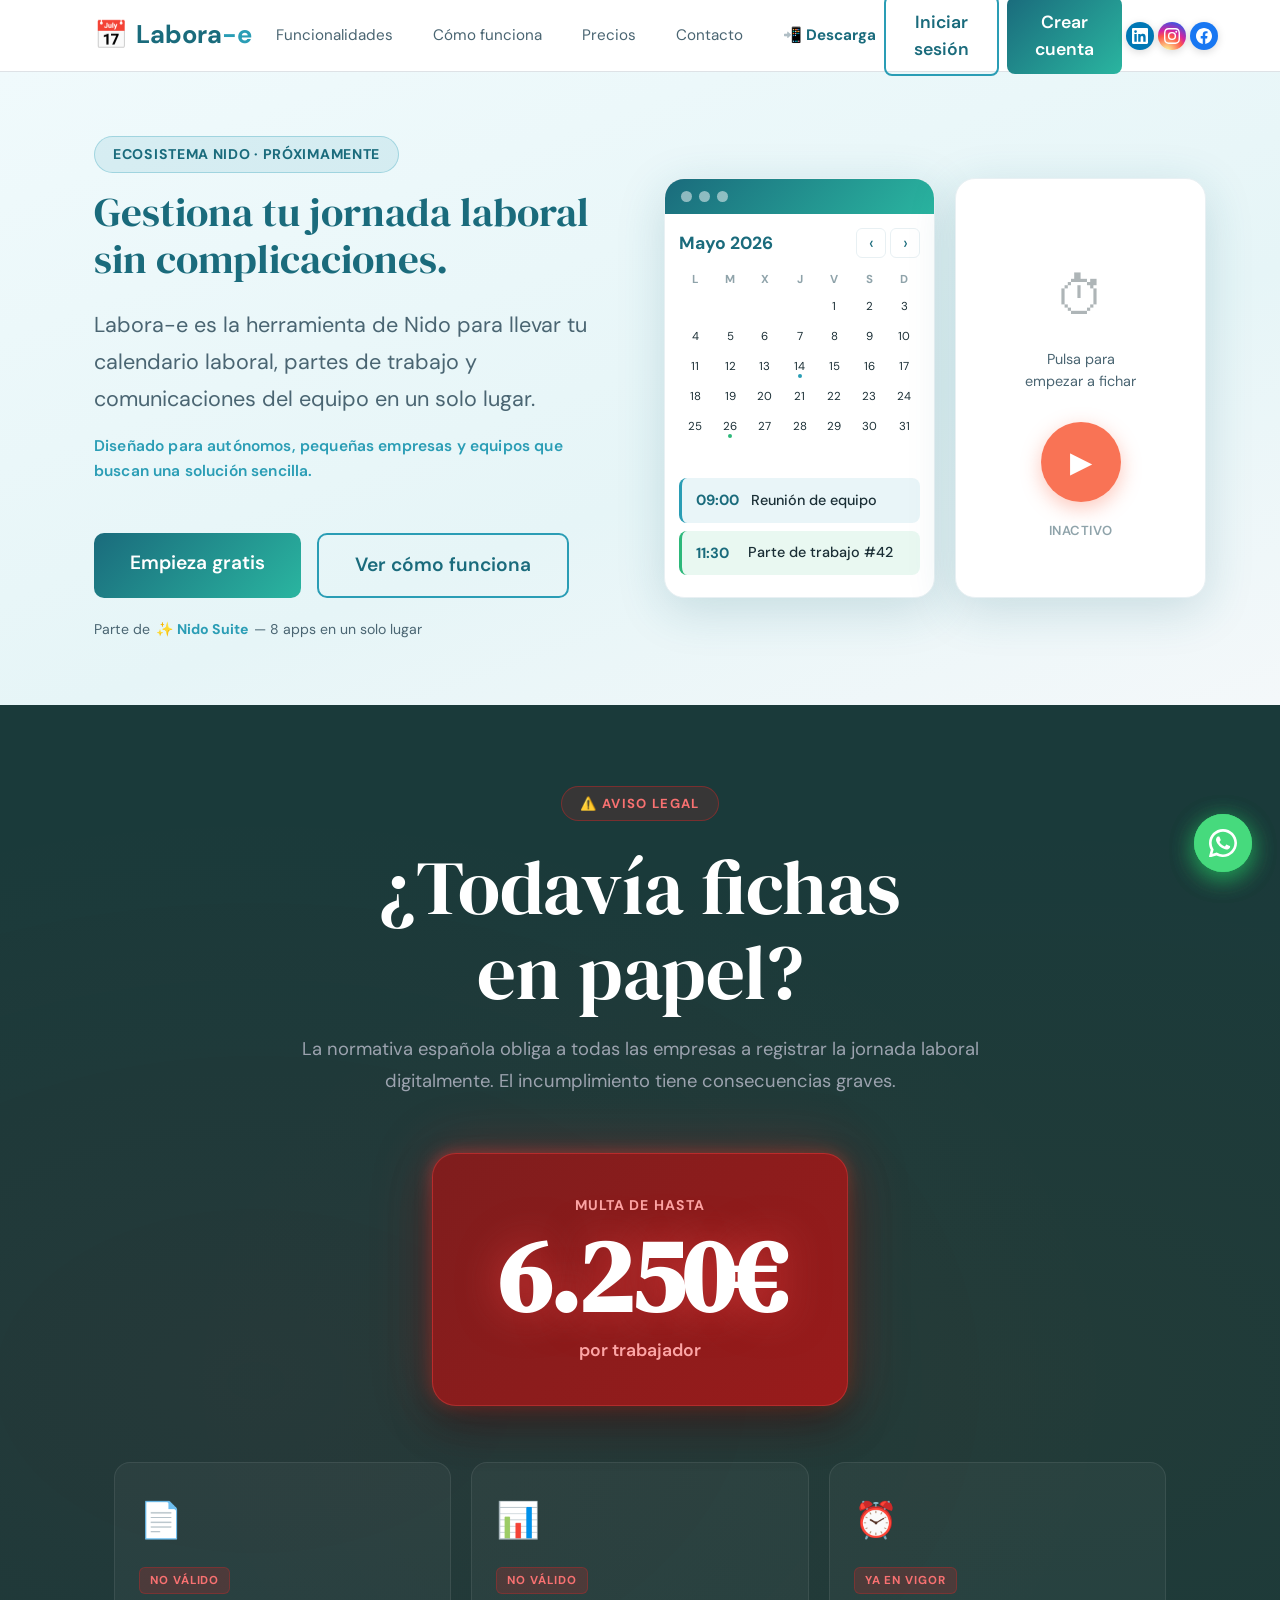
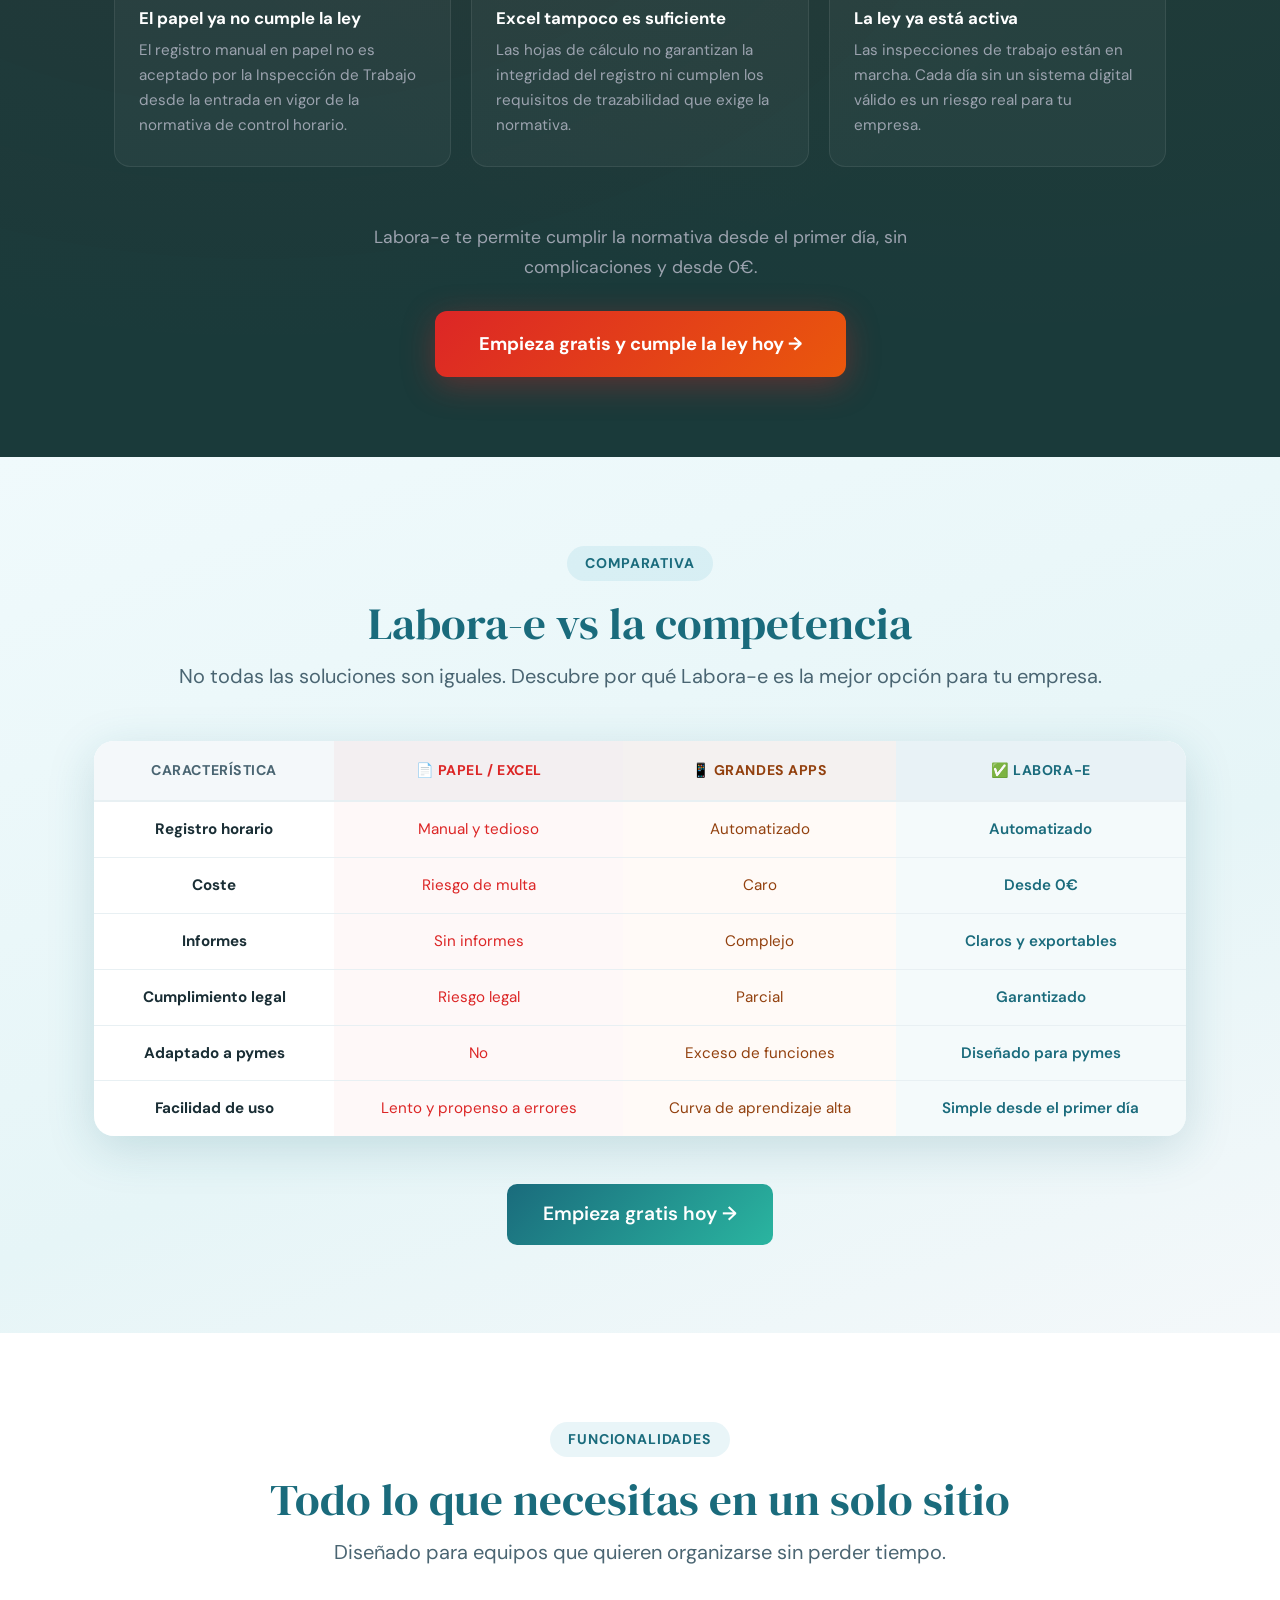
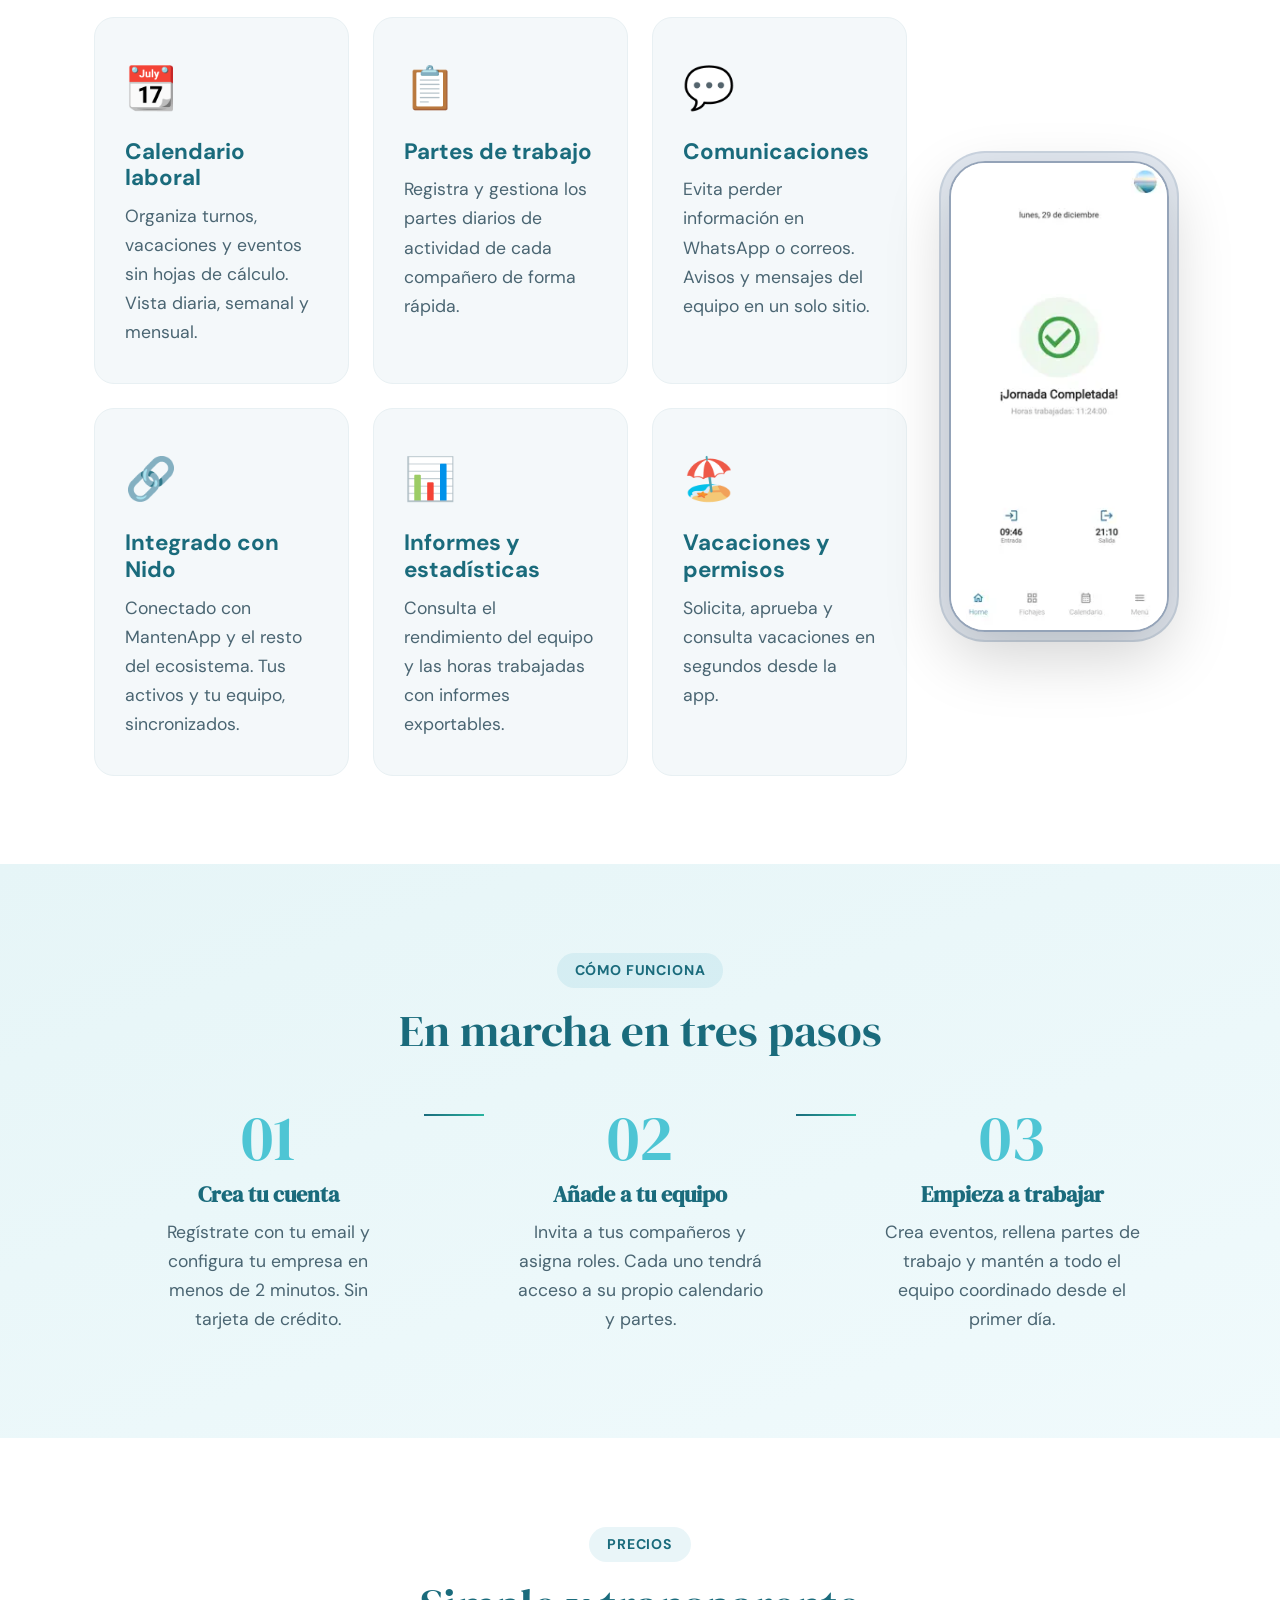
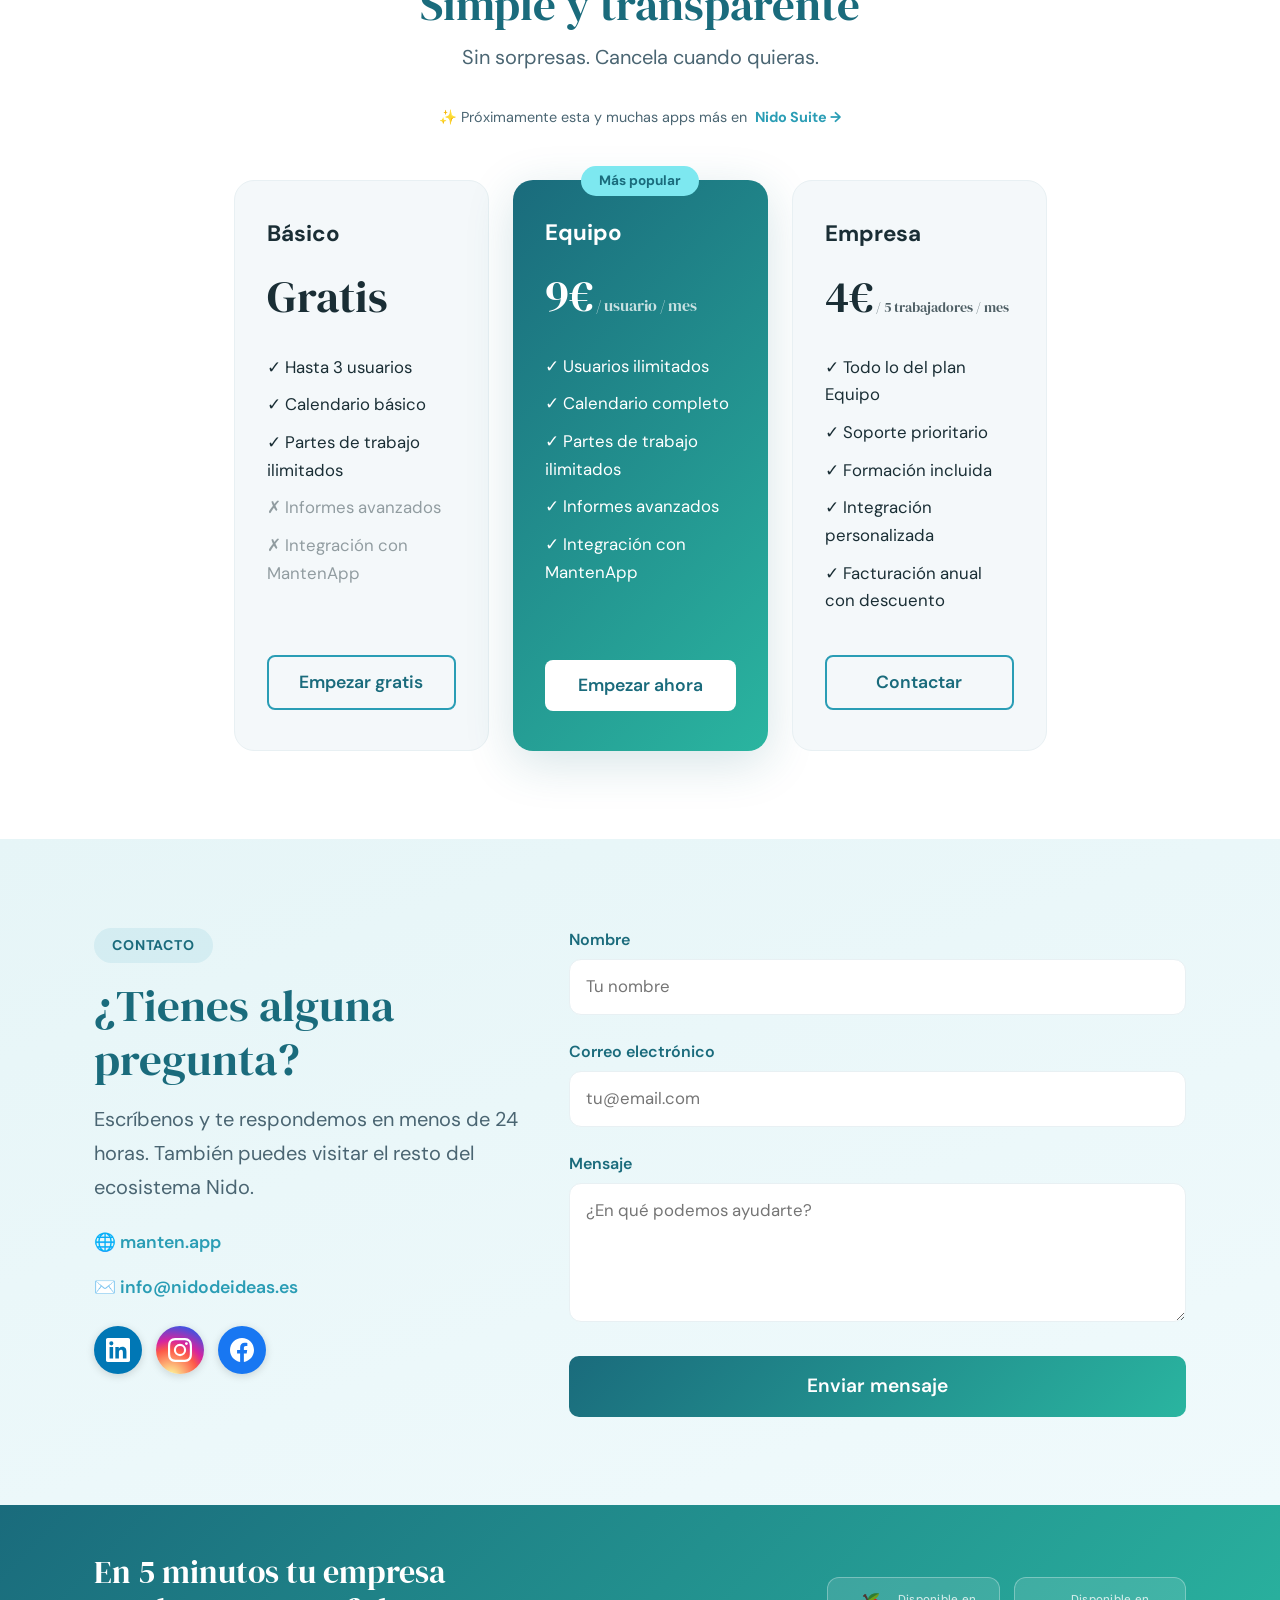
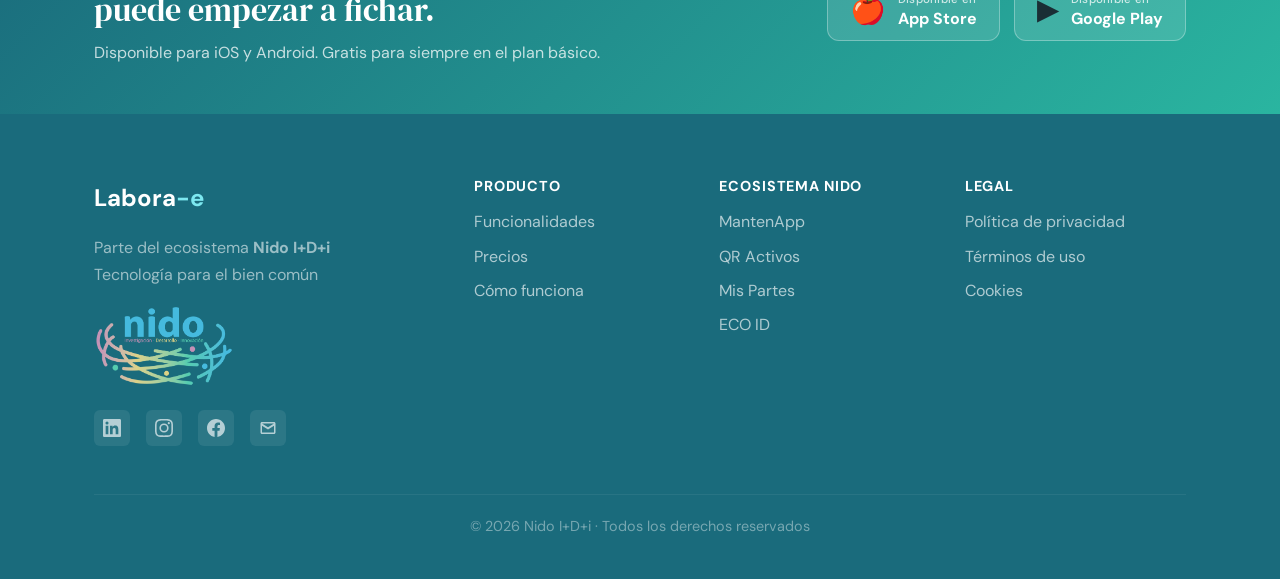
==== commit 253a33fa: "Ajustes al navbar." ====
--- a/PaginaLabora-Nido/index.html
+++ b/PaginaLabora-Nido/index.html
@@ -37,7 +37,7 @@
         <div class="d-flex gap-2 py-2 py-lg-0 align-items-center" id="nav-actions">
           <!-- Se rellena por JS según sesión -->
         </div>
-        <div class="d-flex gap-2 ms-2 py-2 py-lg-0 align-items-center">
+        <div class="d-flex gap-1 ms-1 py-2 py-lg-0 align-items-center">
           <a href="https://www.linkedin.com/company/nido-i-d-i/" target="_blank" rel="noopener noreferrer" class="nav-social-link nav-social-link--linkedin" title="LinkedIn">
             <svg viewBox="0 0 24 24" xmlns="http://www.w3.org/2000/svg"><path d="M20.447 20.452h-3.554v-5.569c0-1.328-.027-3.037-1.852-3.037-1.853 0-2.136 1.445-2.136 2.939v5.667H9.351V9h3.414v1.561h.046c.477-.9 1.637-1.85 3.37-1.85 3.601 0 4.267 2.37 4.267 5.455v6.286zM5.337 7.433a2.062 2.062 0 0 1-2.063-2.065 2.064 2.064 0 1 1 2.063 2.065zm1.782 13.019H3.555V9h3.564v11.452zM22.225 0H1.771C.792 0 0 .774 0 1.729v20.542C0 23.227.792 24 1.771 24h20.451C23.2 24 24 23.227 24 22.271V1.729C24 .774 23.2 0 22.222 0h.003z"/></svg>
           </a>
--- a/PaginaLabora-Nido/css/style.css
+++ b/PaginaLabora-Nido/css/style.css
@@ -119,8 +119,9 @@
 }
 
 .nav-link {
-  font-size: 1.1rem;
+  font-size: 0.95rem;
   color: var(--text-soft) !important;
+  white-space: nowrap;
 }
 
 .nav-link:hover {
@@ -4050,8 +4051,8 @@
   display: inline-flex;
   align-items: center;
   justify-content: center;
-  width: 34px;
-  height: 34px;
+  width: 28px;
+  height: 28px;
   border-radius: 50%;
   transition: transform 0.2s, box-shadow 0.2s, opacity 0.2s;
   box-shadow: 0 2px 8px rgba(0,0,0,0.15);
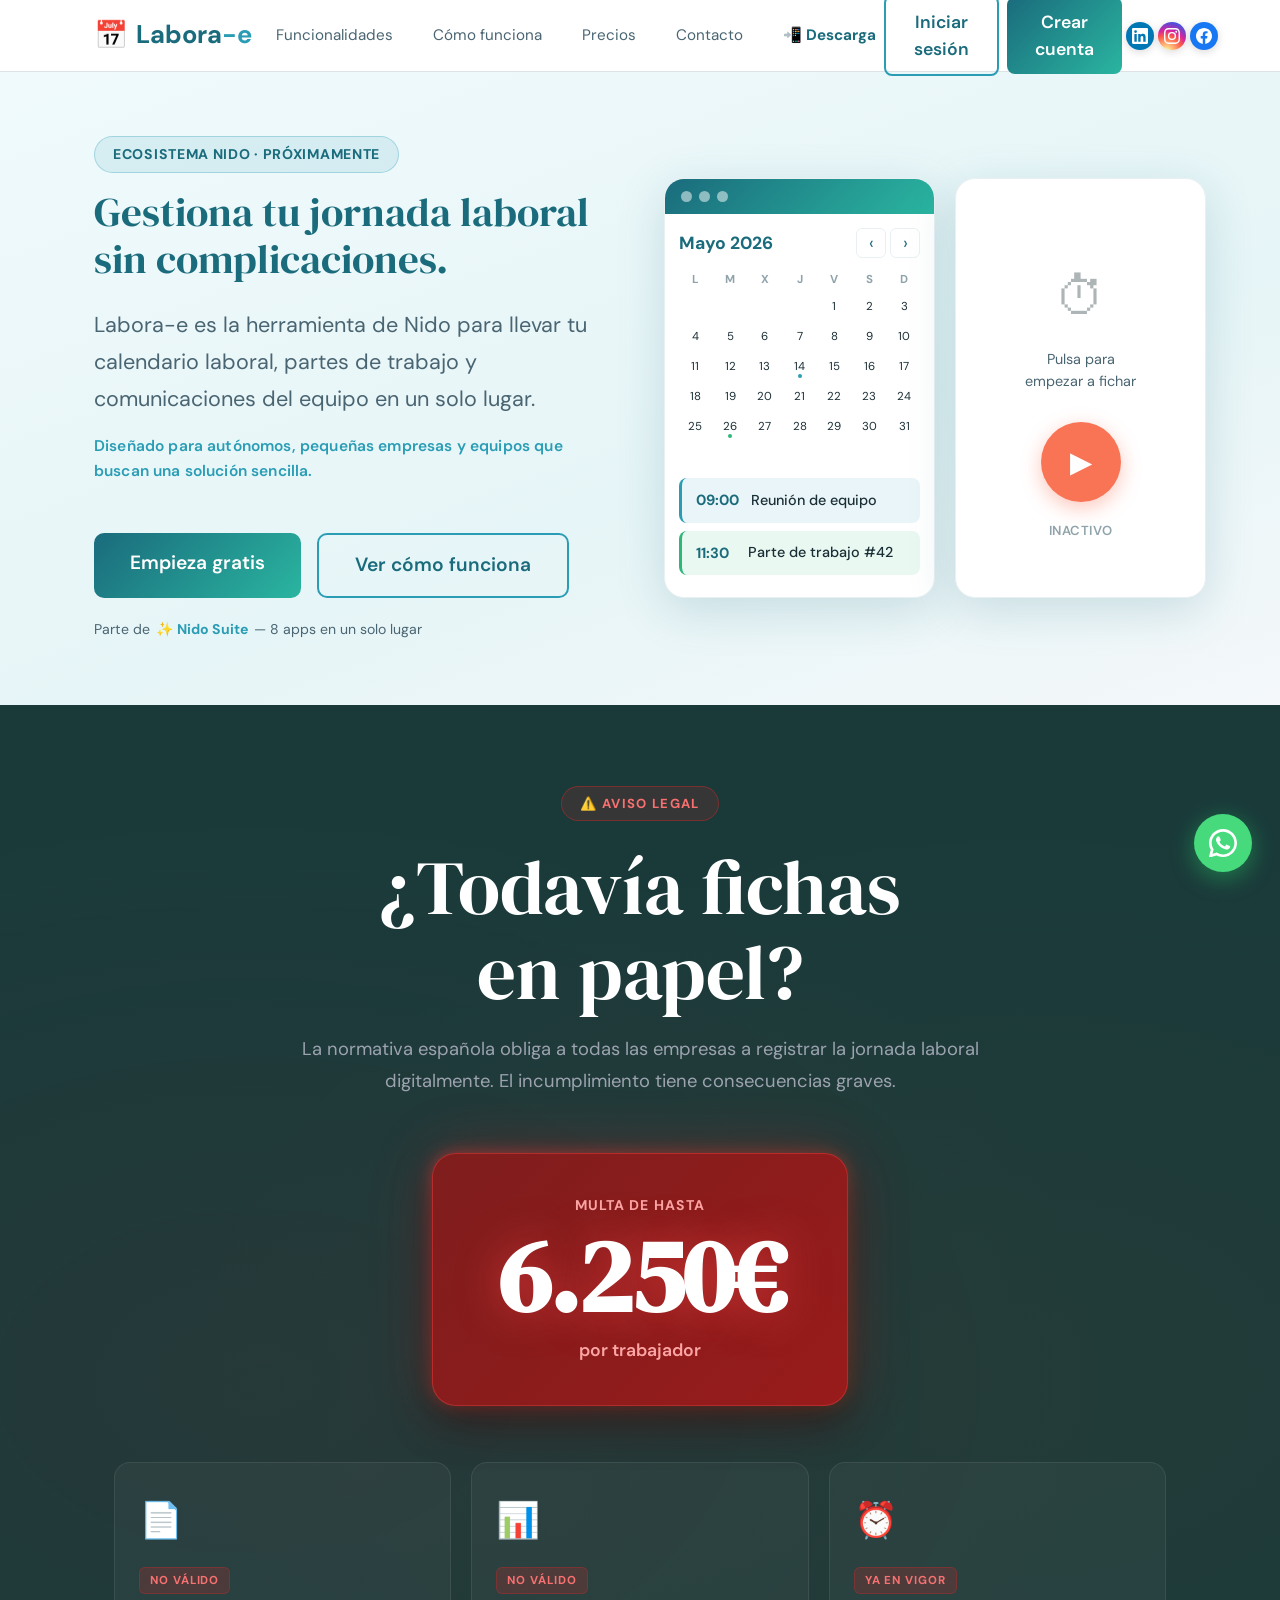
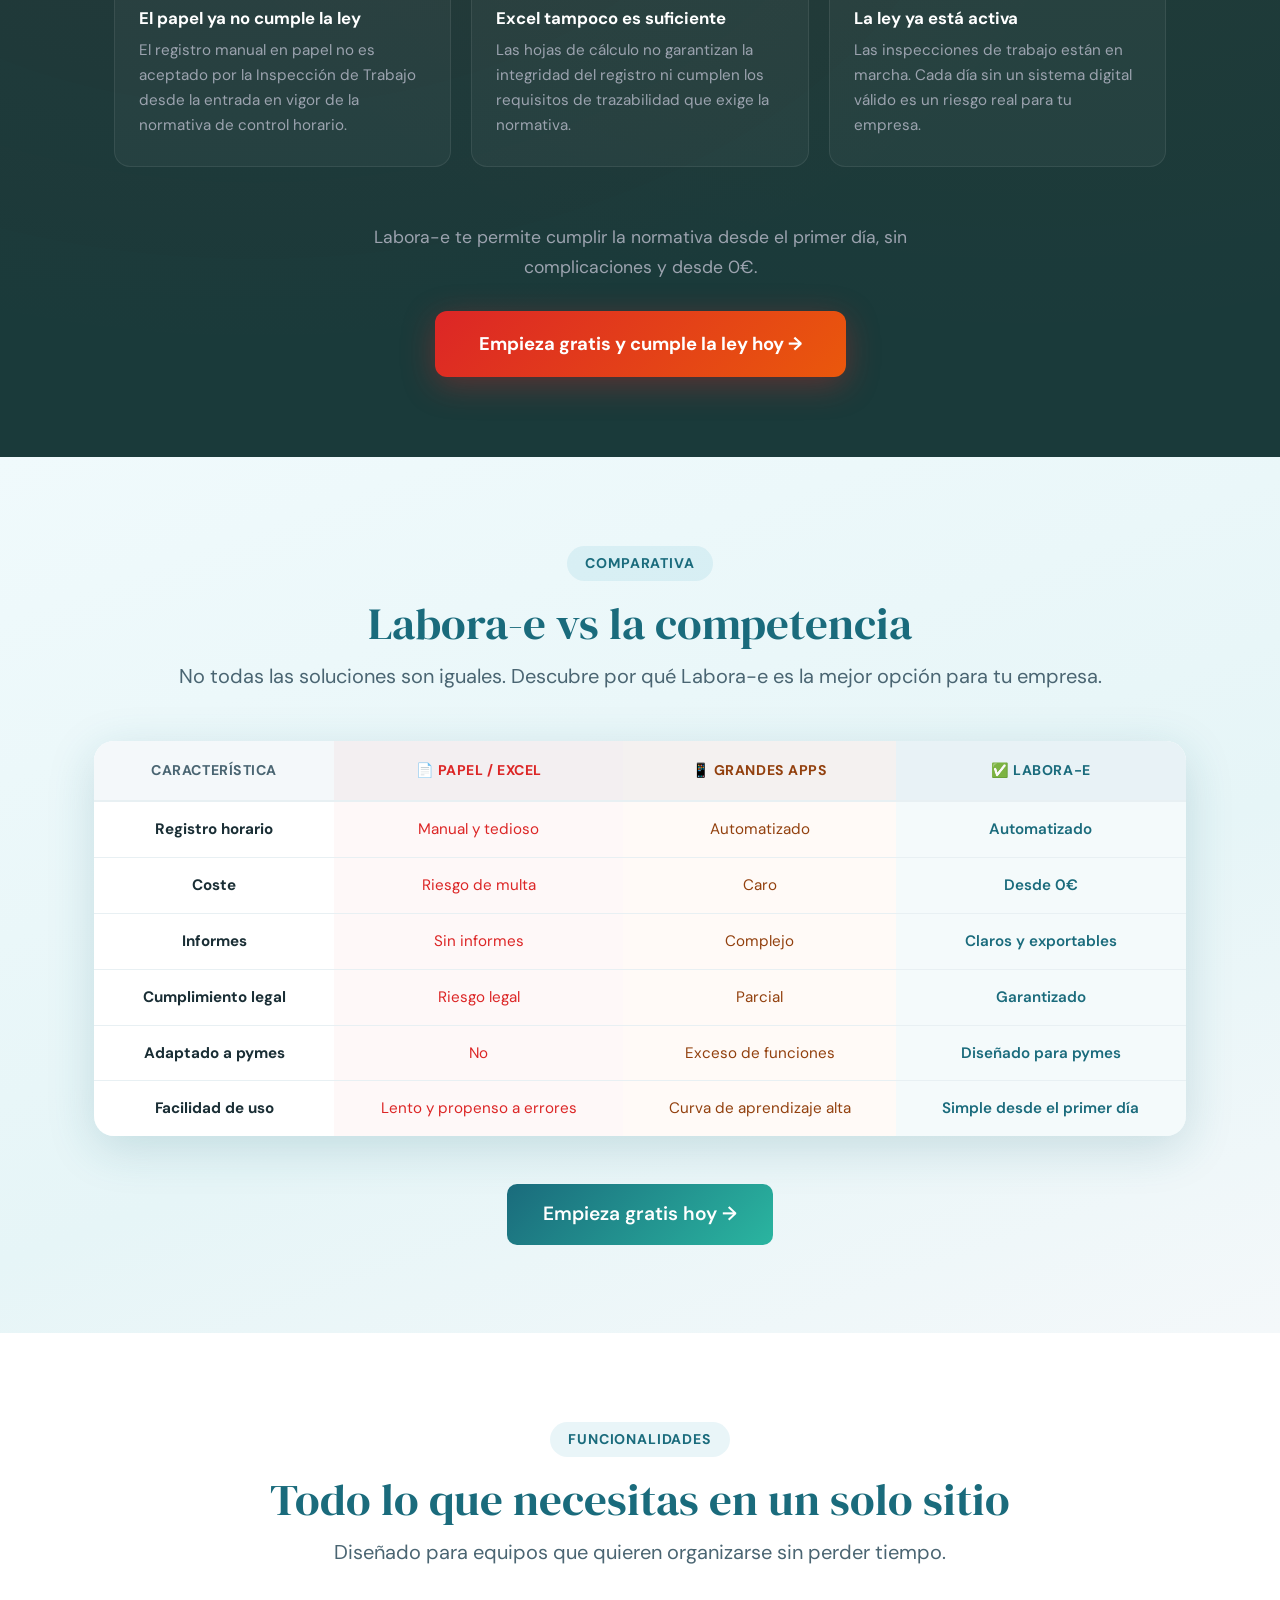
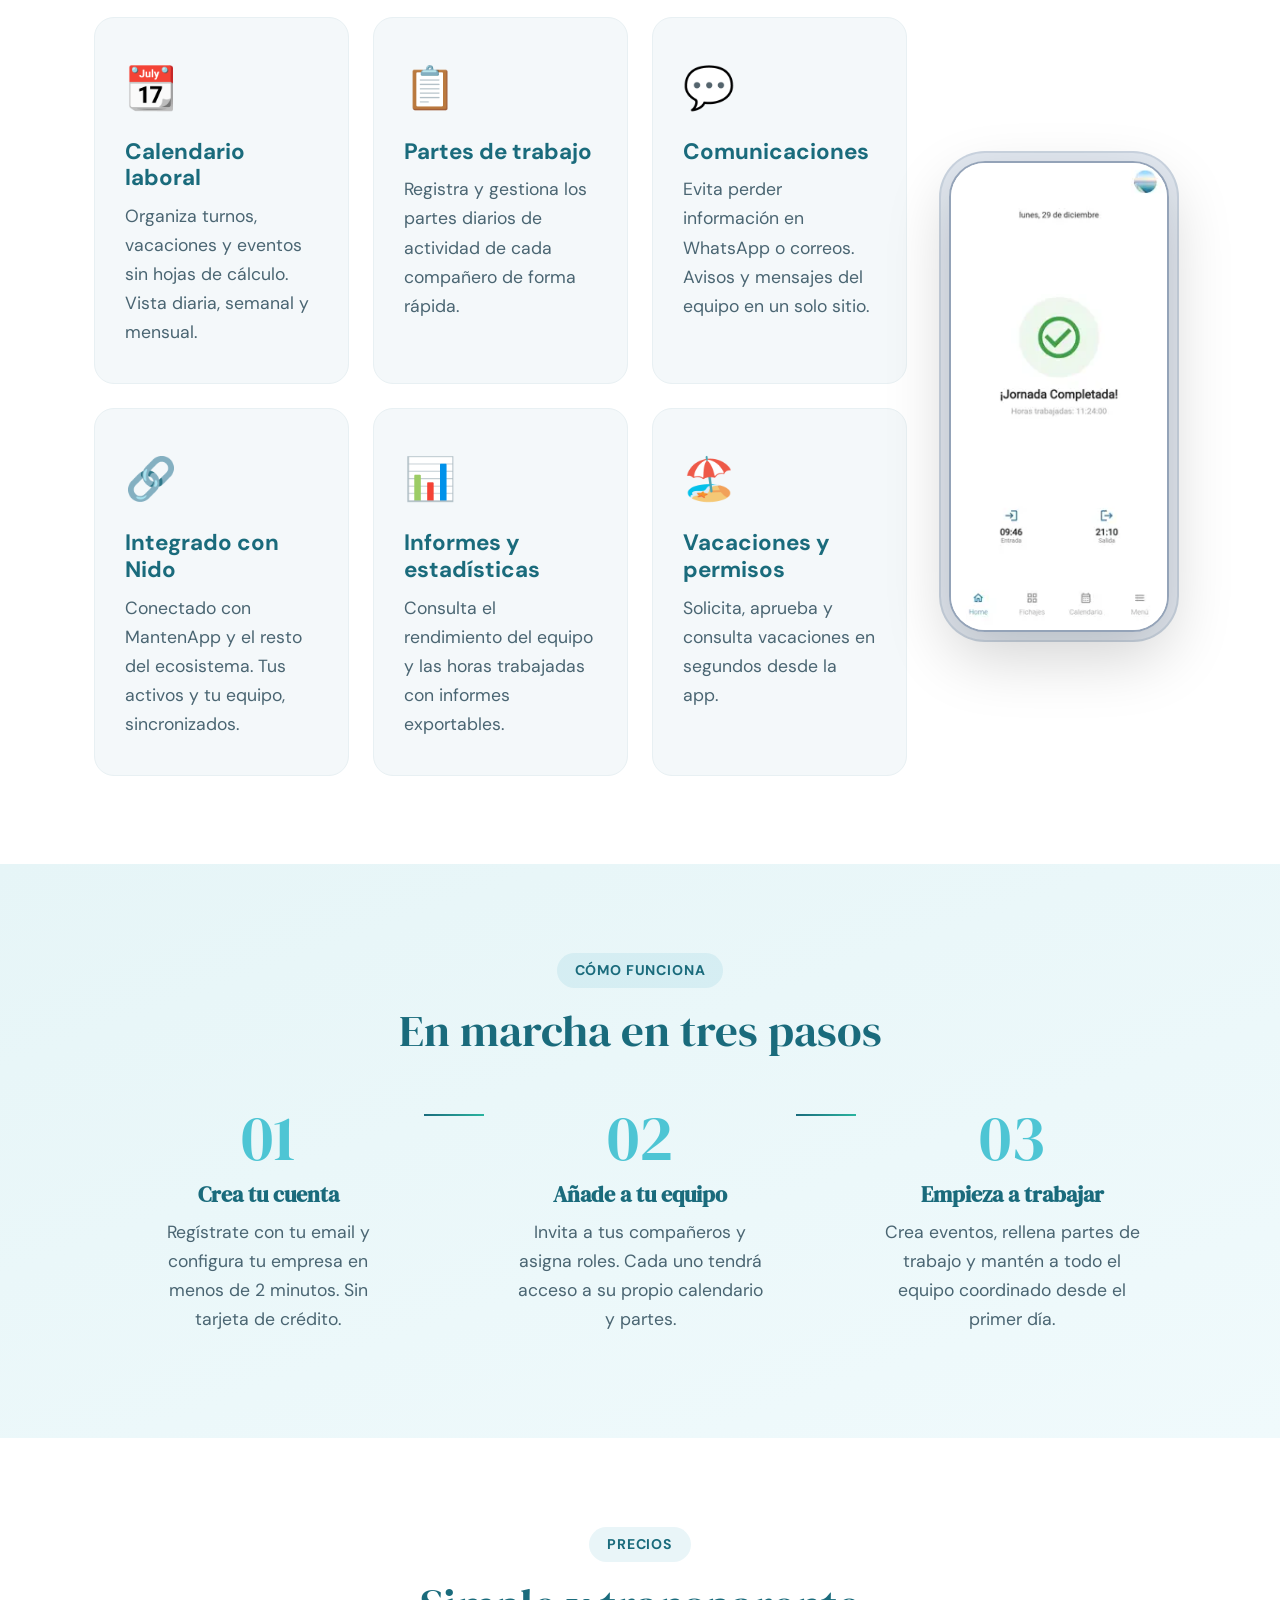
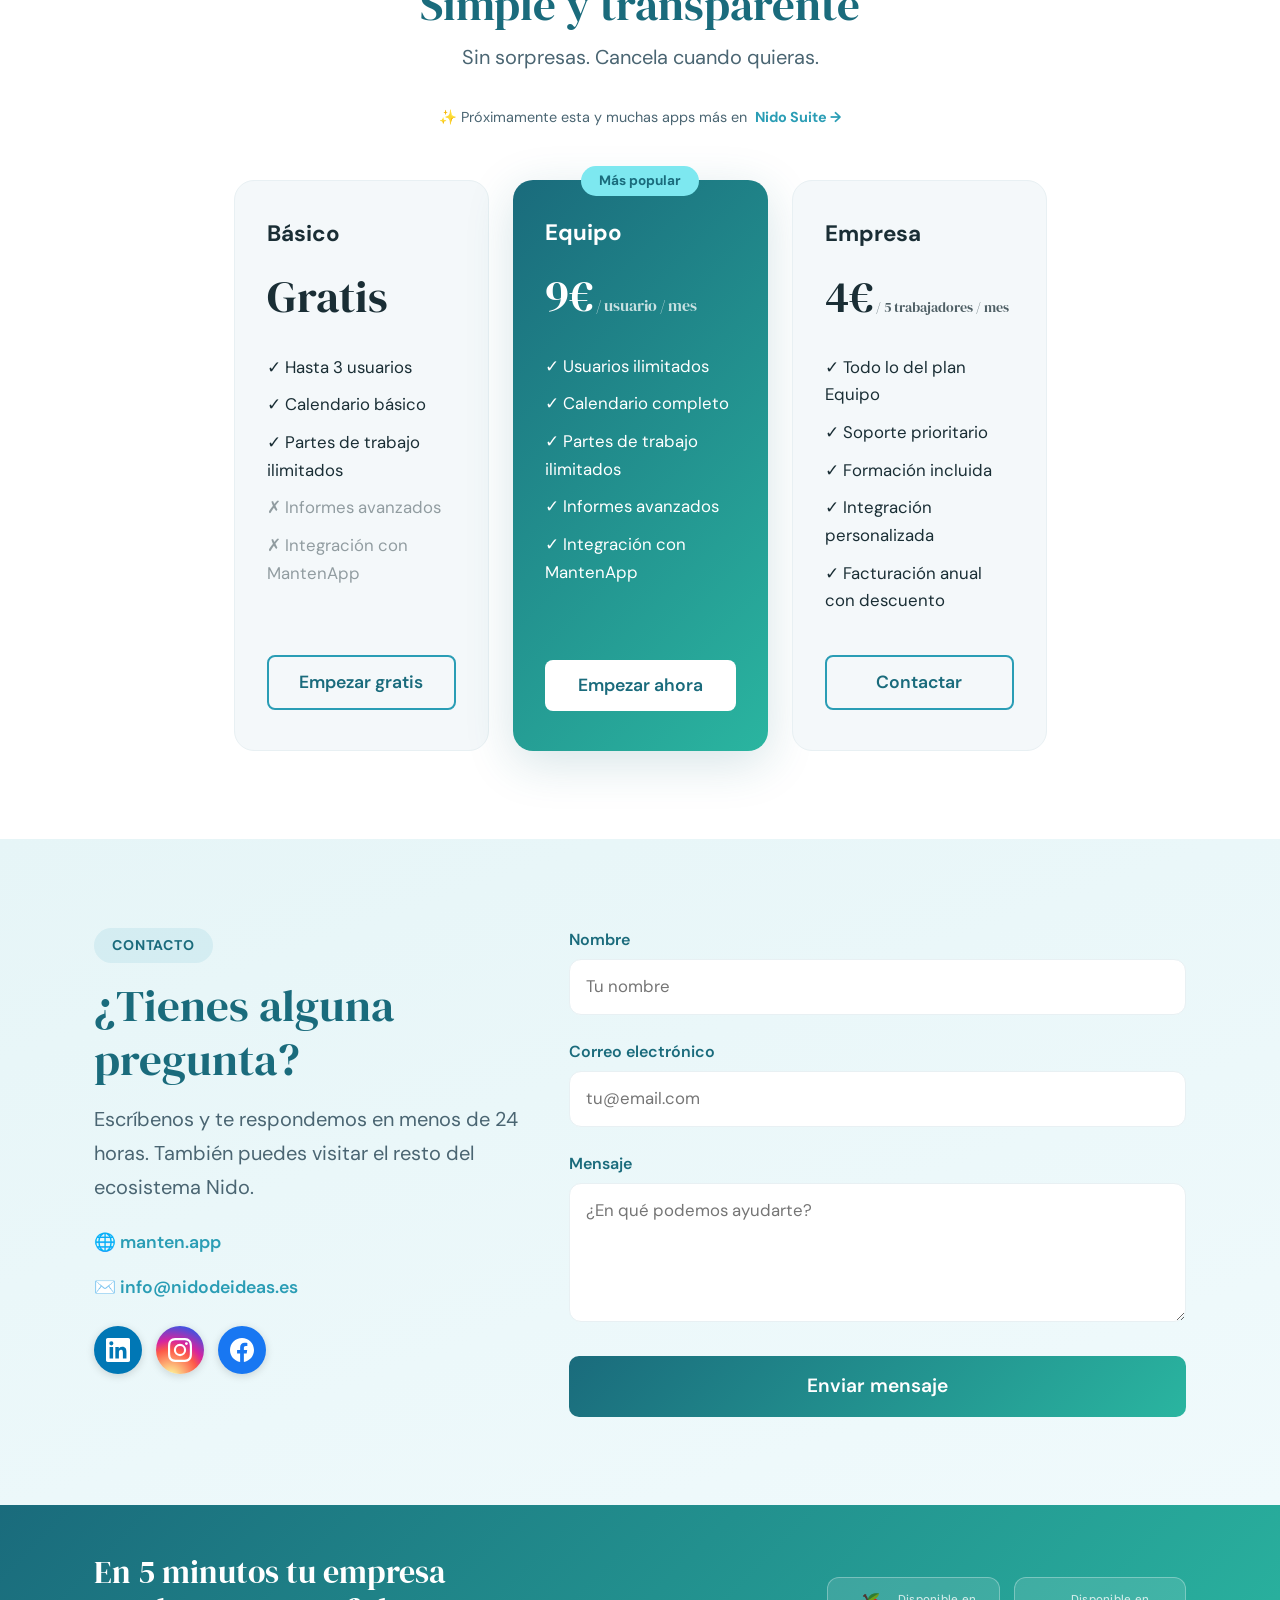
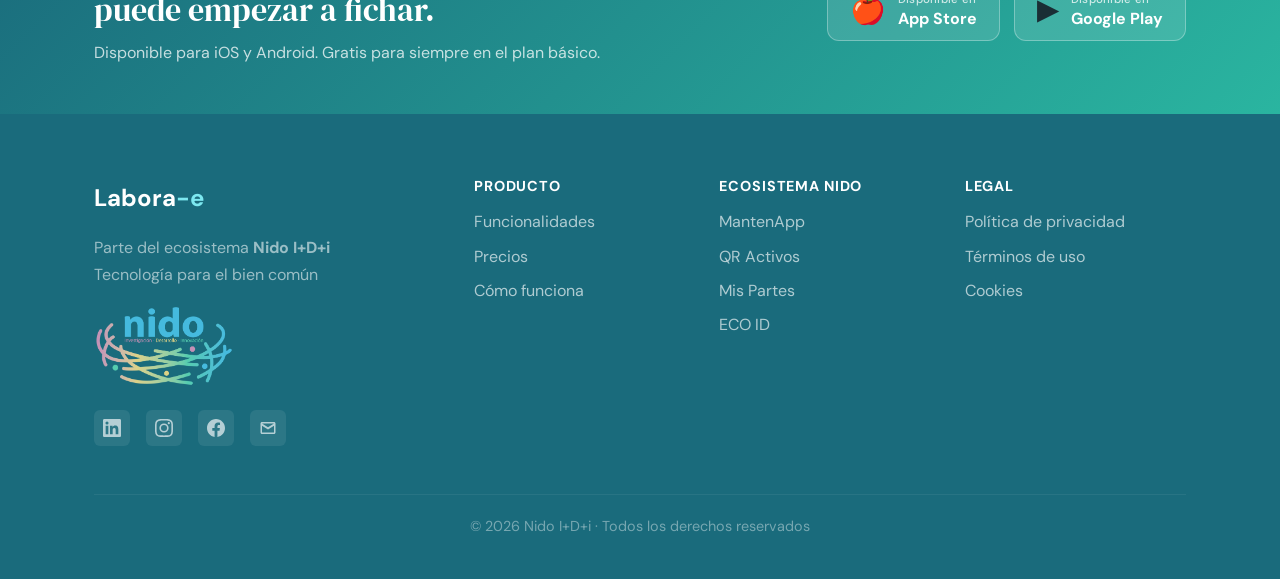
==== commit 465f5feb: "Arreglos de duplicados, eliminación de css innecesario, agregación de urls de páginas existentes y c" ====
--- a/PaginaLabora-Nido/index.html
+++ b/PaginaLabora-Nido/index.html
@@ -559,7 +559,7 @@
             <div class="col-6 col-md-4">
               <h4 class="footer-heading">Ecosistema Nido</h4>
               <div class="d-flex flex-column gap-2">
-                <a href="#" class="footer-link">MantenApp</a>
+                <a href="https://manten.app" target="_blank" rel="noopener noreferrer" class="footer-link">MantenApp</a>
                 <a href="#" class="footer-link">QR Activos</a>
                 <a href="#" class="footer-link">Mis Partes</a>
                 <a href="#" class="footer-link">ECO ID</a>
@@ -568,9 +568,9 @@
             <div class="col-6 col-md-4">
               <h4 class="footer-heading">Legal</h4>
               <div class="d-flex flex-column gap-2">
-                <a href="#" class="footer-link">Política de privacidad</a>
-                <a href="#" class="footer-link">Términos de uso</a>
-                <a href="#" class="footer-link">Cookies</a>
+                <a href="https://nidodeideas.es/politica-privacidad/" target="_blank" rel="noopener noreferrer" class="footer-link">Política de privacidad</a>
+                <a href="pages/terminos.html" class="footer-link">Términos de uso</a>
+                <a href="https://nidodeideas.es/politica-de-cookies/" target="_blank" rel="noopener noreferrer" class="footer-link">Cookies</a>
               </div>
             </div>
           </div>
@@ -581,18 +581,6 @@
       </div>
     </div>
   </footer>
-
-  <!-- BOTÓN WHATSAPP FLOTANTE -->
-  <a href="https://wa.me/34600000000?text=Hola%2C%20me%20interesa%20Labora-e"
-     class="whatsapp-float"
-     target="_blank"
-     rel="noopener noreferrer"
-     title="Contáctanos por WhatsApp">
-    <svg xmlns="http://www.w3.org/2000/svg" viewBox="0 0 24 24" fill="white" width="28" height="28">
-      <path d="M17.472 14.382c-.297-.149-1.758-.867-2.03-.967-.273-.099-.471-.148-.67.15-.197.297-.767.966-.94 1.164-.173.199-.347.223-.644.075-.297-.15-1.255-.463-2.39-1.475-.883-.788-1.48-1.761-1.653-2.059-.173-.297-.018-.458.13-.606.134-.133.298-.347.446-.52.149-.174.198-.298.298-.497.099-.198.05-.371-.025-.52-.075-.149-.669-1.612-.916-2.207-.242-.579-.487-.5-.669-.51-.173-.008-.371-.01-.57-.01-.198 0-.52.074-.792.372-.272.297-1.04 1.016-1.04 2.479 0 1.462 1.065 2.875 1.213 3.074.149.198 2.096 3.2 5.077 4.487.709.306 1.262.489 1.694.625.712.227 1.36.195 1.871.118.571-.085 1.758-.719 2.006-1.413.248-.694.248-1.289.173-1.413-.074-.124-.272-.198-.57-.347z"/>
-      <path d="M12 0C5.373 0 0 5.373 0 12c0 2.127.558 4.122 1.532 5.858L.057 23.25a.75.75 0 00.916.99l5.453-1.43A11.945 11.945 0 0012 24c6.627 0 12-5.373 12-12S18.627 0 12 0zm0 21.75a9.726 9.726 0 01-4.951-1.355l-.355-.212-3.68.965.982-3.585-.232-.369A9.724 9.724 0 012.25 12C2.25 6.615 6.615 2.25 12 2.25S21.75 6.615 21.75 12 17.385 21.75 12 21.75z"/>
-    </svg>
-  </a>
 
   <script src="https://cdn.jsdelivr.net/npm/bootstrap@5.3.3/dist/js/bootstrap.bundle.min.js"></script>
   <script src="calendario.js"></script>
--- a/PaginaLabora-Nido/css/style.css
+++ b/PaginaLabora-Nido/css/style.css
@@ -621,17 +621,7 @@
   background: #1877F2; 
 }
 .footer-social-link--email:hover     { 
-background: #EA4335;}
-
-.footer-email-text {
-  color: rgba(255,255,255,0.55);
-  font-size: 0.92rem;
-  text-decoration: none;
-  transition: color 0.2s;
-  margin-left: 4px;
-}
-.footer-email-text:hover { 
-  color: white; 
+background: #EA4335;
 }
 
 .form-label-custom {
@@ -2558,12 +2548,6 @@
   flex-shrink: 0;
 }
 
-.cal-month-card-header {
-  display: flex;
-  justify-content: space-between;
-  align-items: center;
-}
-
 .cal-month-card-header h4 {
   font-size: 0.88rem;
   font-weight: 700;
@@ -3450,10 +3434,6 @@
 
   .calendario-grid-full {
     height: 420px;
-  }
-
-.calendario-grid-full {
-    height: 420px;
     gap: 4px;
   }
 
@@ -3536,20 +3516,12 @@
 }
 
 @media (max-width: 576px) {
-.cal-page-layout {
+  .cal-page-layout {
     padding: 8px 8px 24px;
     gap: 10px;
   }
 
   .calendario-grid-full {
-    height: 300px;
-  }
-
-  .cal-weekday-header div {
-    font-size: 0.7rem;
-  }
-
-.calendario-grid-full {
     height: 340px;
   }
 
@@ -3619,11 +3591,6 @@
   100% { transform: scale(1);   opacity: 0;   }
 }
 
-.btn-store--disabled {
-  opacity: 0.45;
-  cursor: not-allowed;
-  pointer-events: none;
-}
 /* =============================================
    MOCKUP CALENDARIO — VERSIÓN PEQUEÑA
 ============================================= */
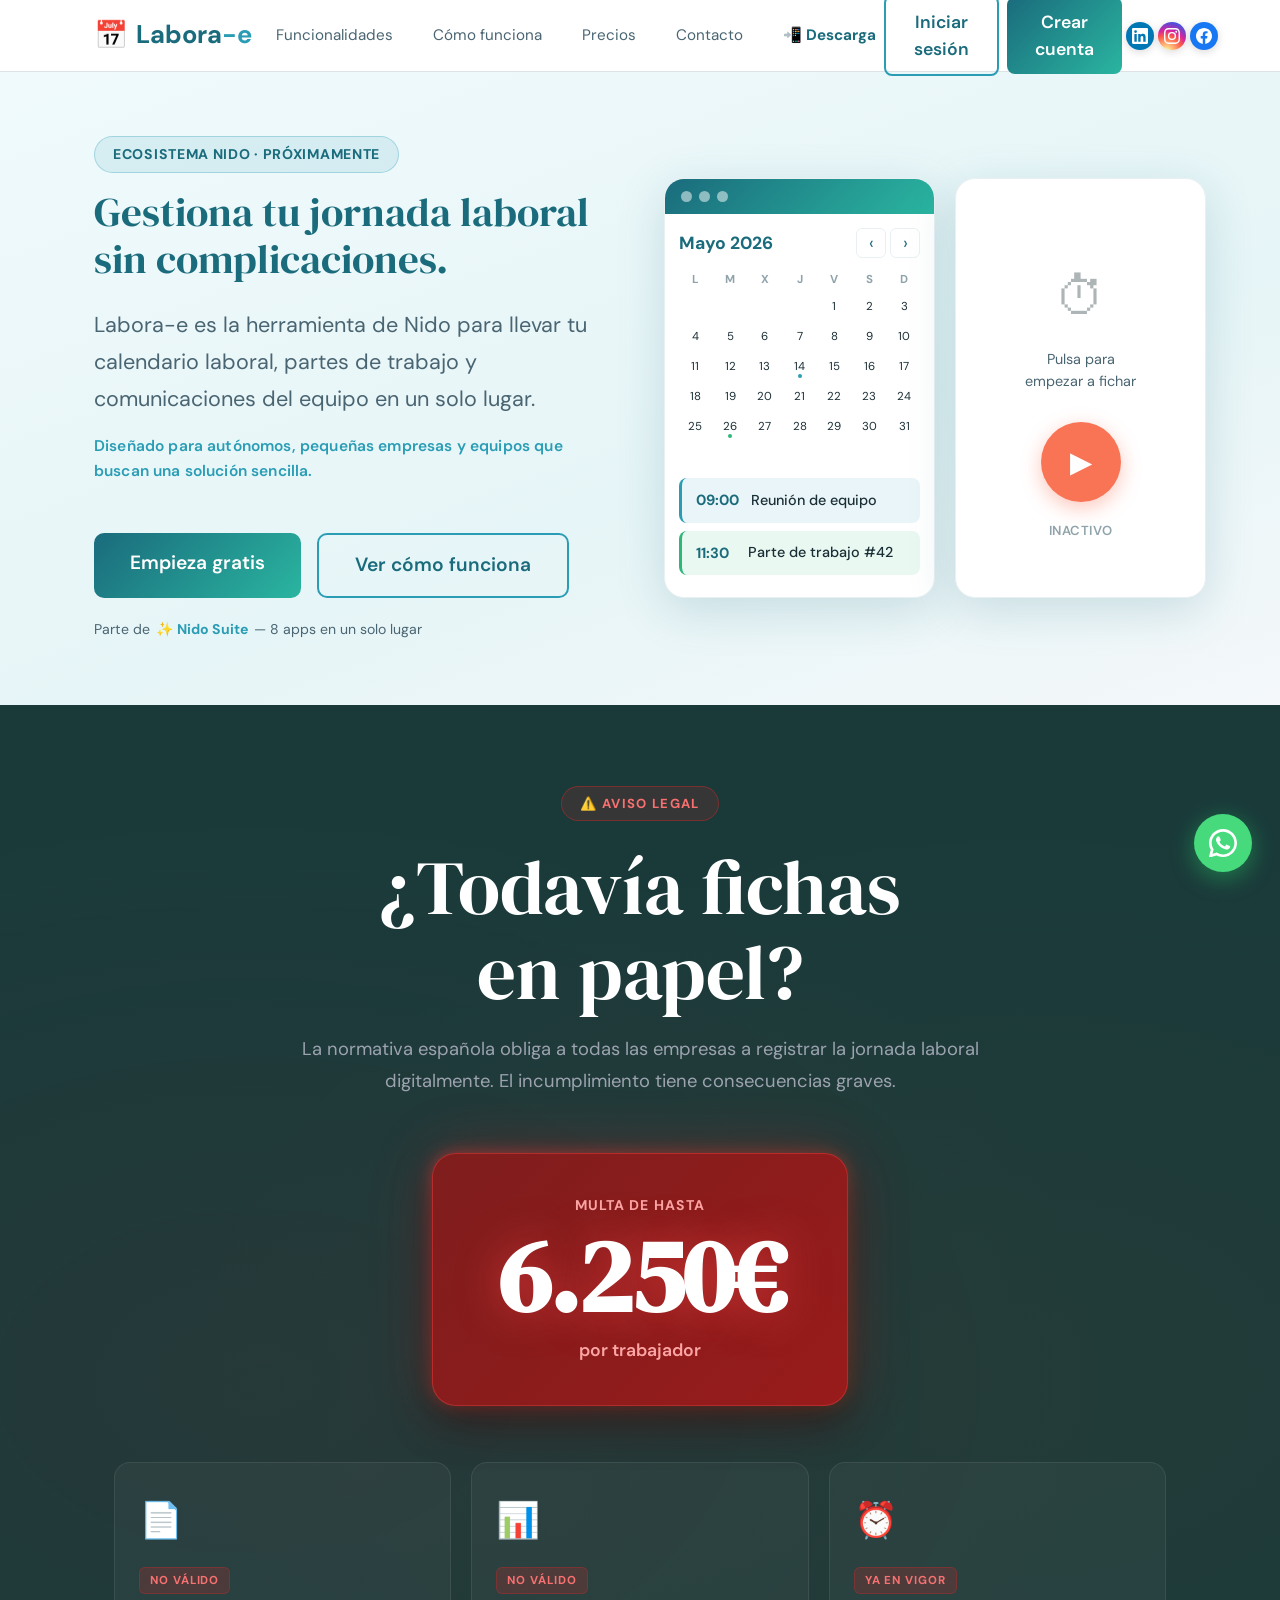
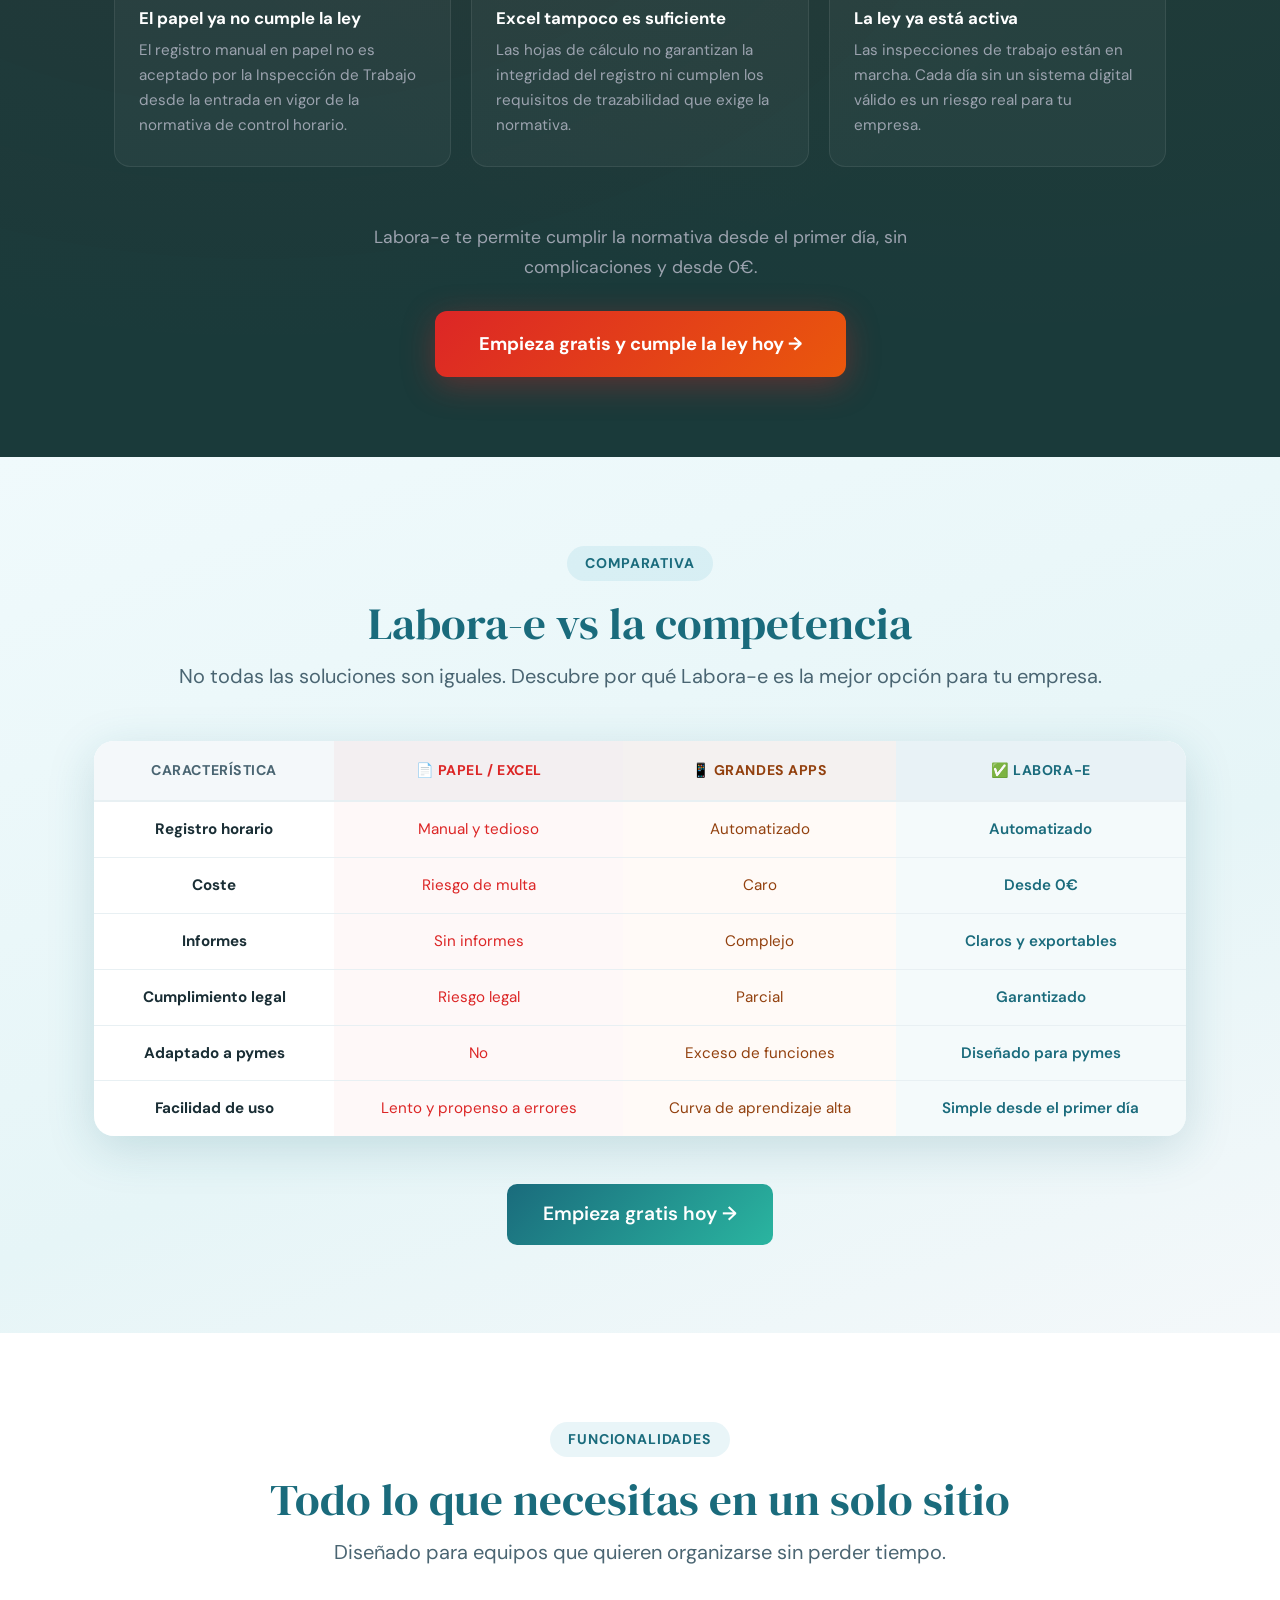
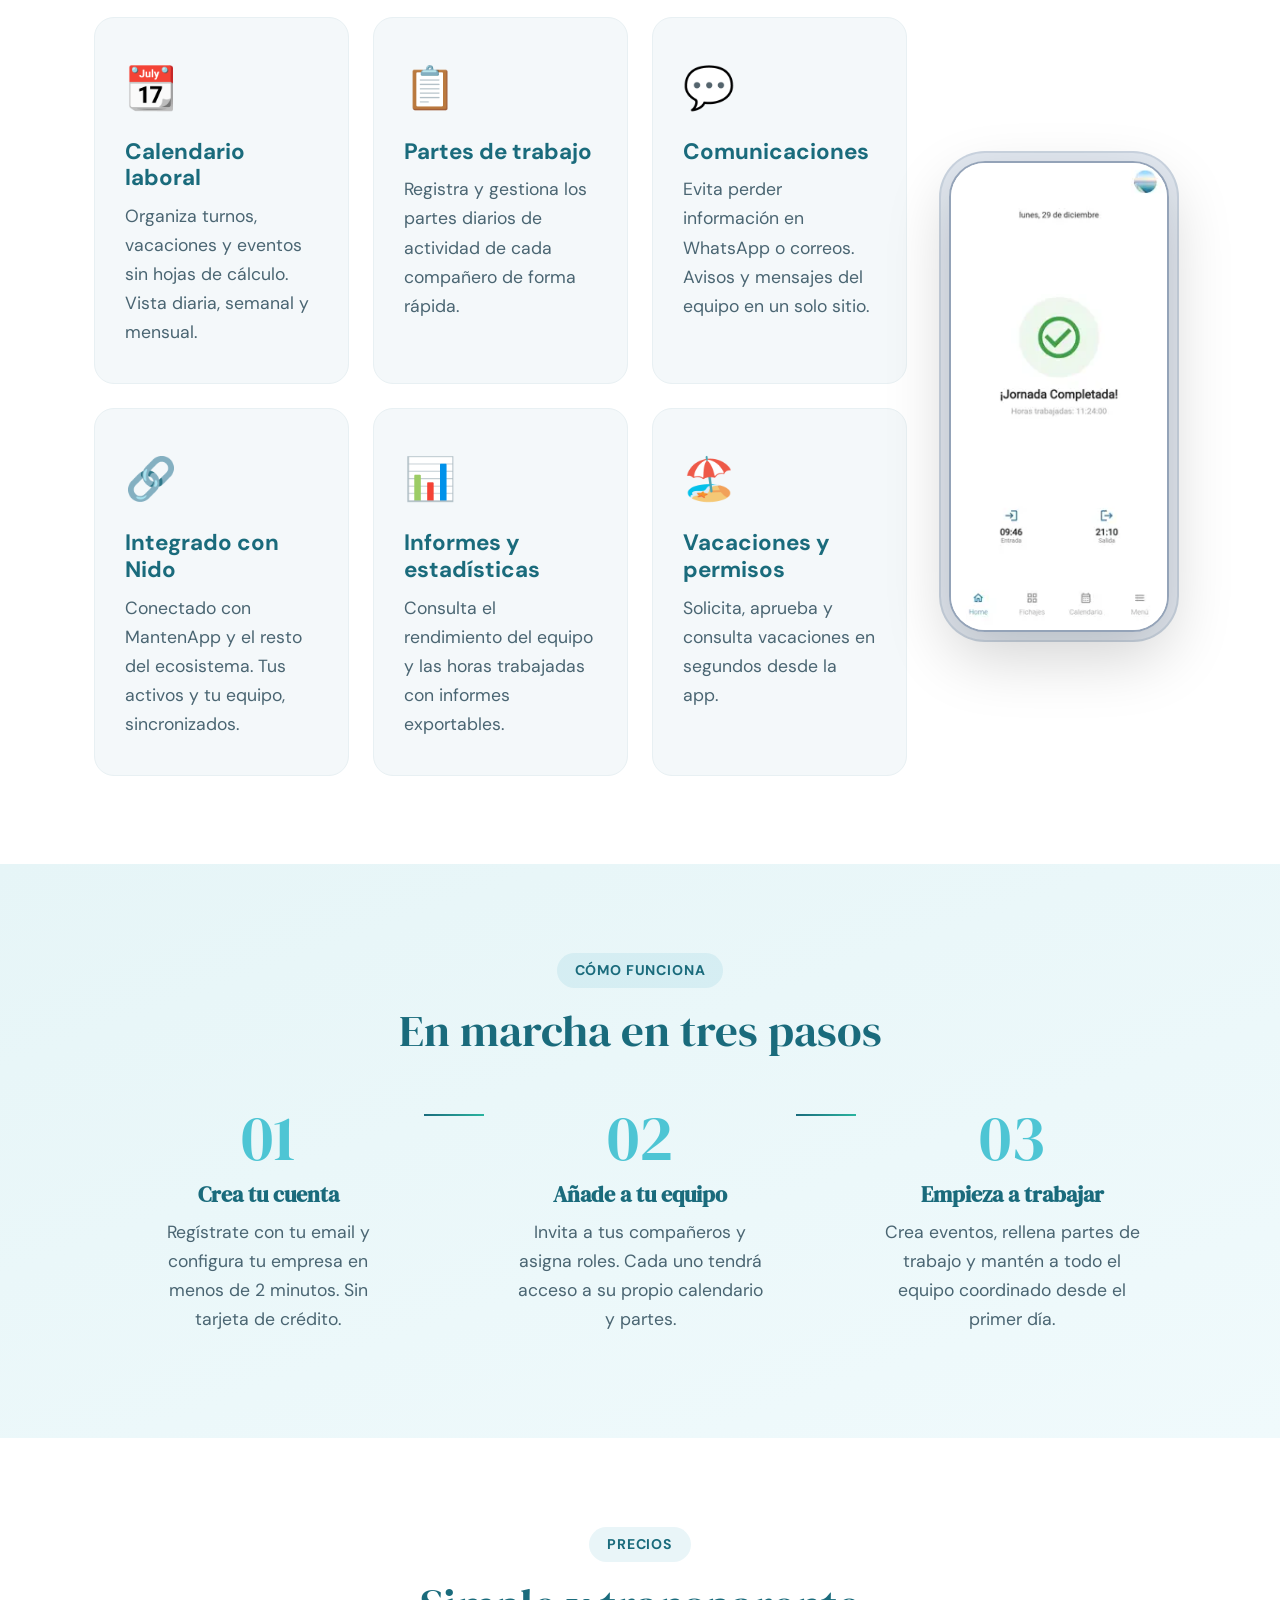
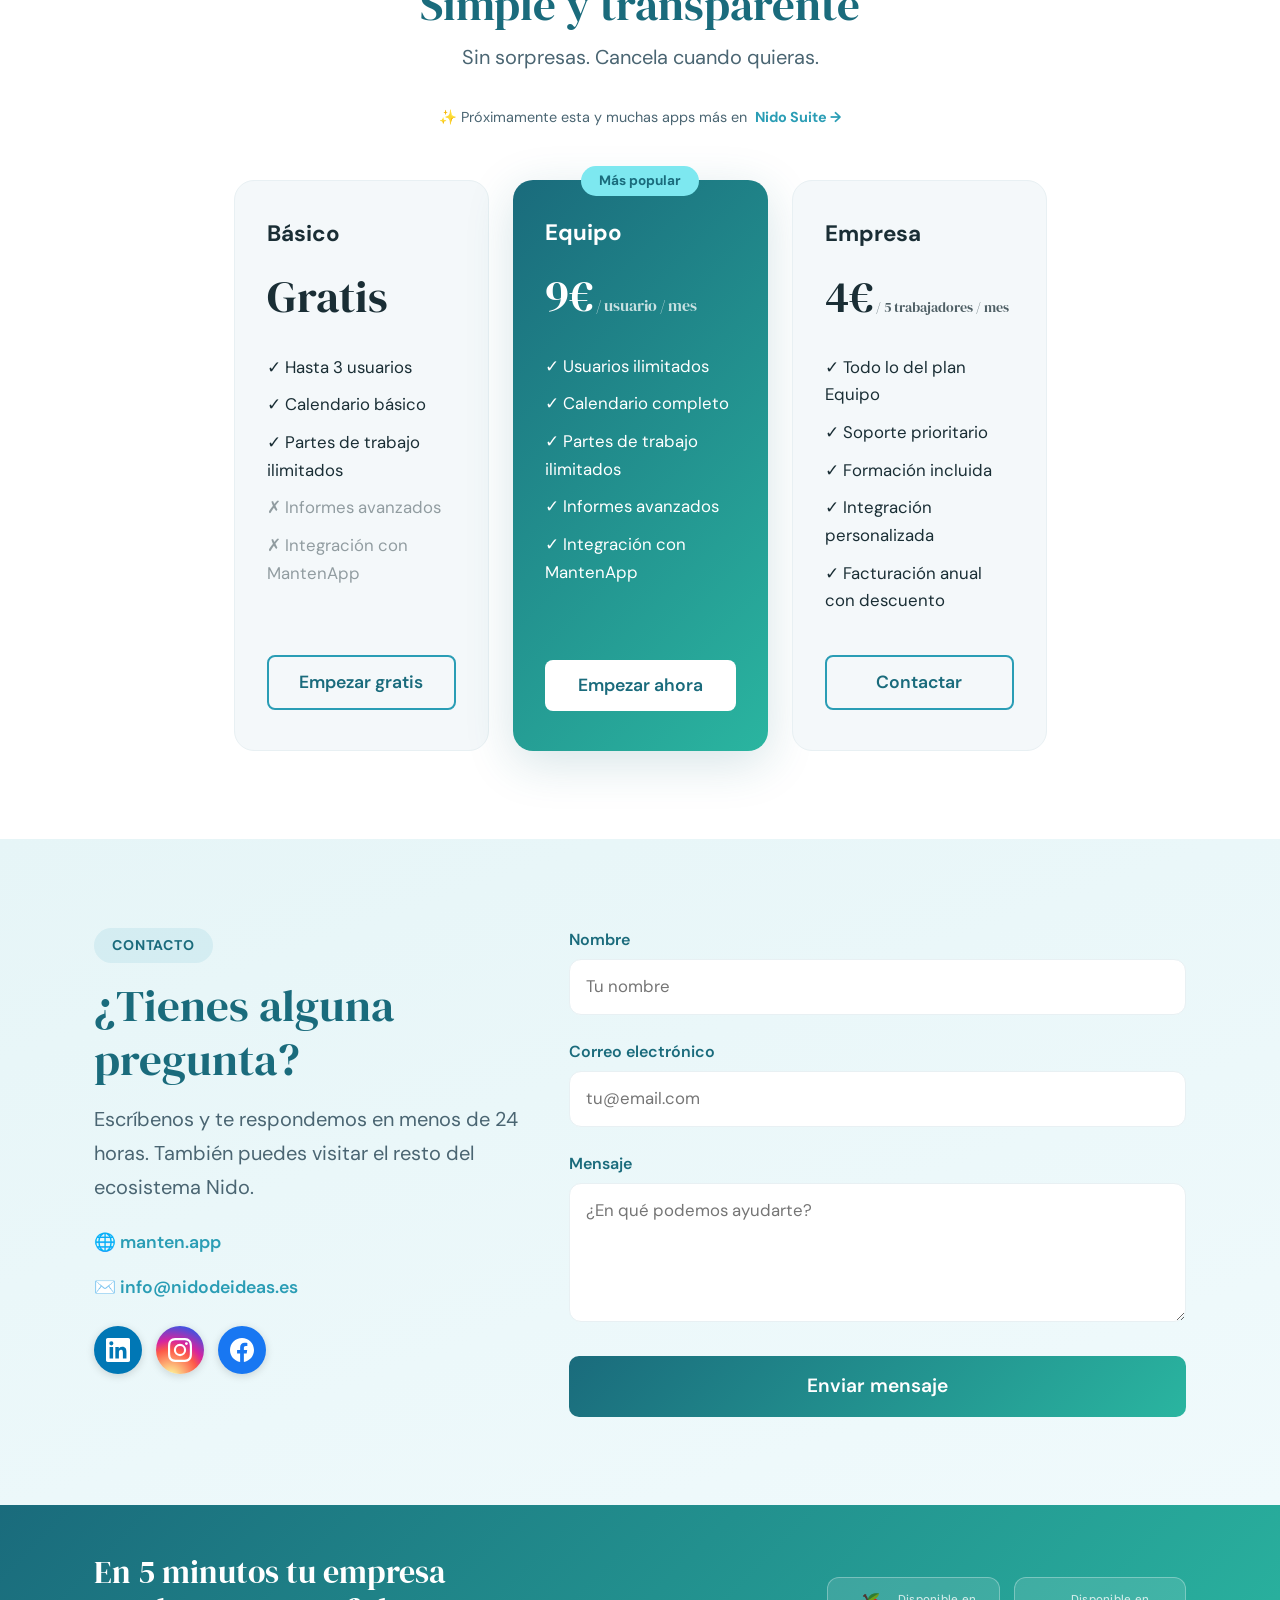
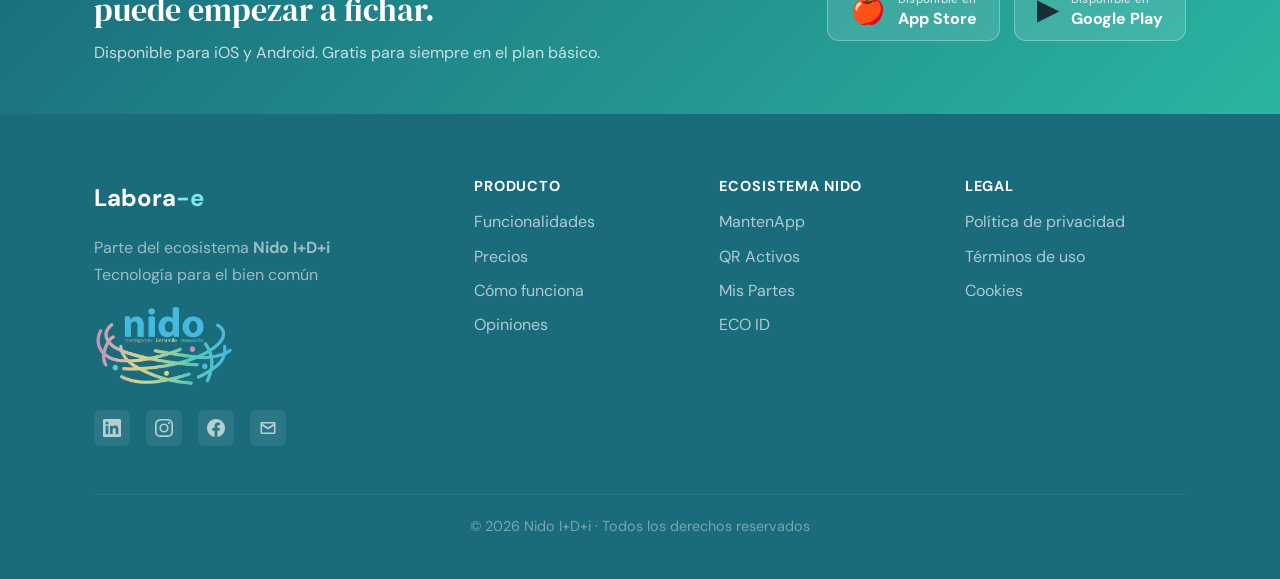
==== commit 2b81f33c: "Creación de la página oppiniones y modificación del footer para acceder a esta." ====
--- a/PaginaLabora-Nido/index.html
+++ b/PaginaLabora-Nido/index.html
@@ -554,6 +554,7 @@
                 <a href="#funcionalidades" class="footer-link">Funcionalidades</a>
                 <a href="#precios" class="footer-link">Precios</a>
                 <a href="#como-funciona" class="footer-link">Cómo funciona</a>
+                <a href="pages/opiniones.html" class="footer-link">Opiniones</a>
               </div>
             </div>
             <div class="col-6 col-md-4">
@@ -846,7 +847,7 @@
     });
   </script>
   <!-- BOTÓN WHATSAPP FLOTANTE -->
-  <a href="https://wa.me/34600000000?text=Hola%2C%20me%20interesa%20Labora-e"
+  <a href="https://wa.me/34644105081?text=Hola%2C%20me%20interesa%20Labora-e"
      class="whatsapp-float"
      target="_blank"
      rel="noopener noreferrer"
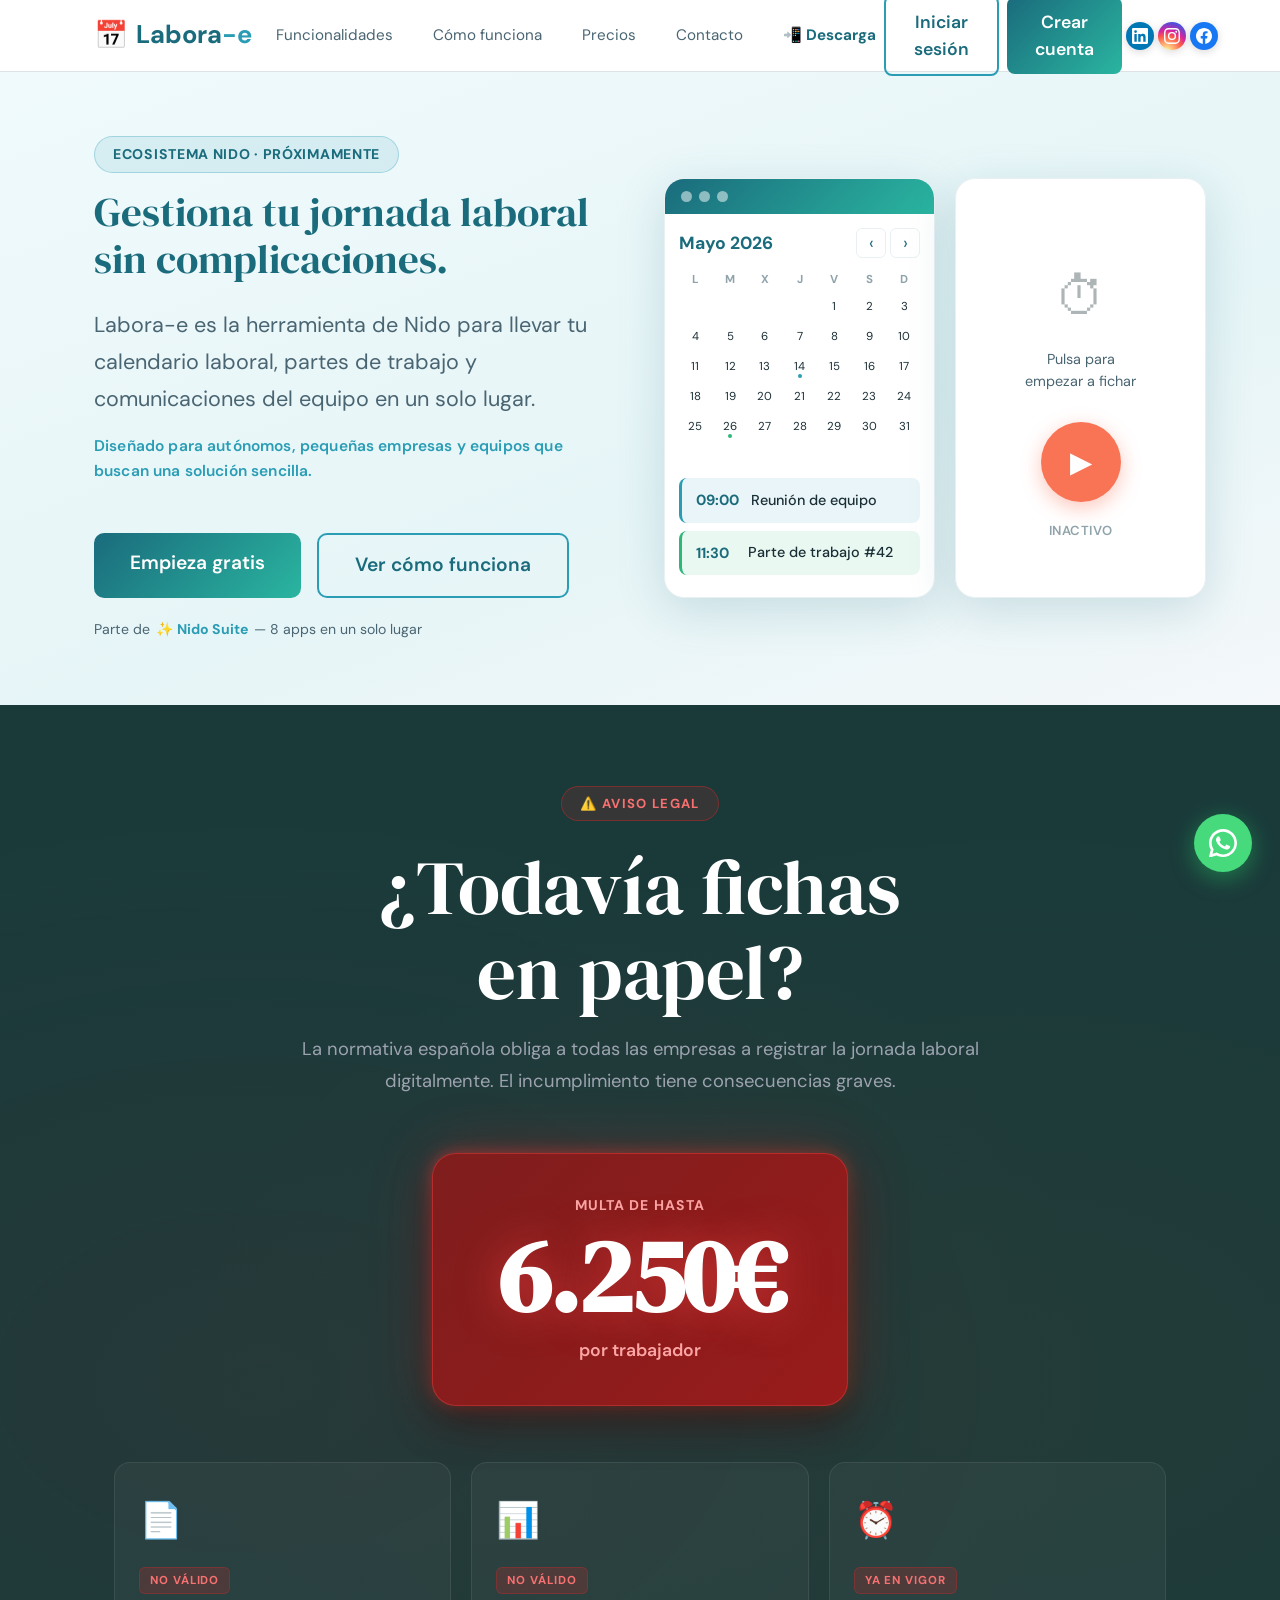
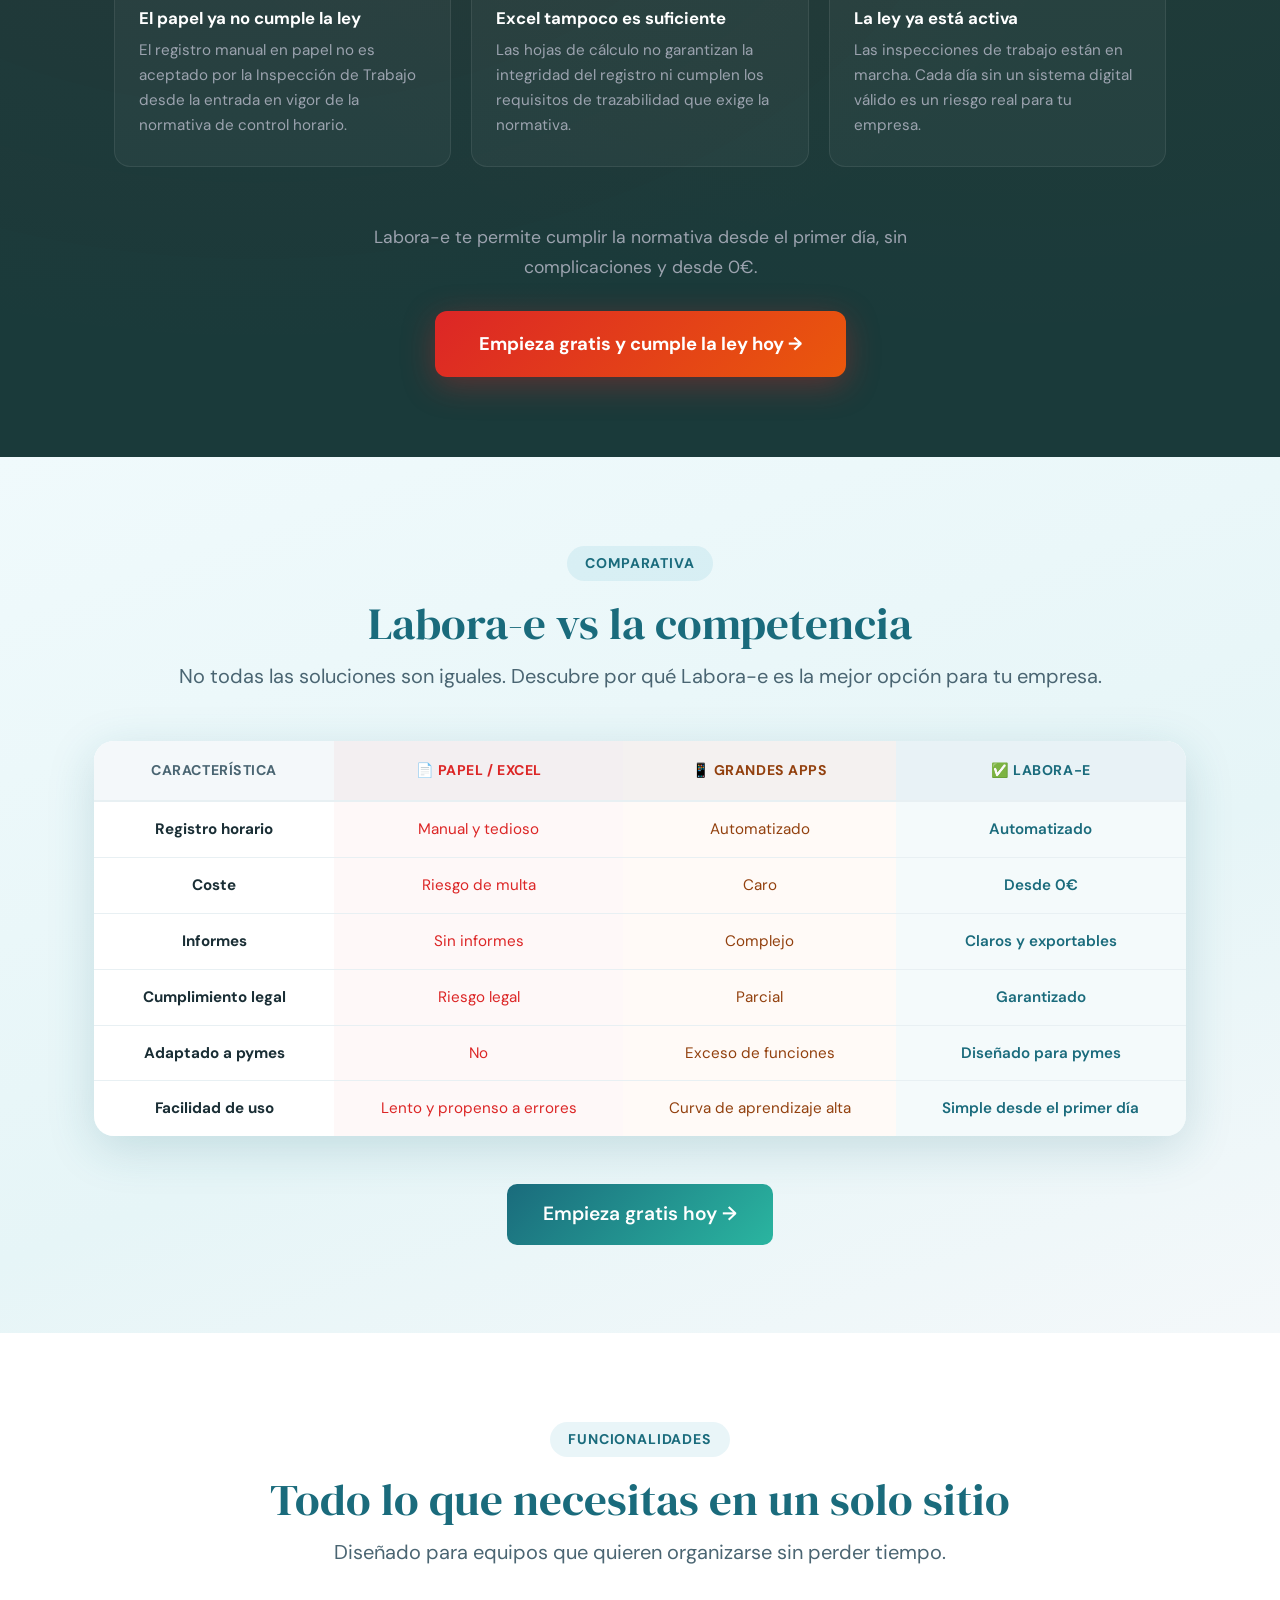
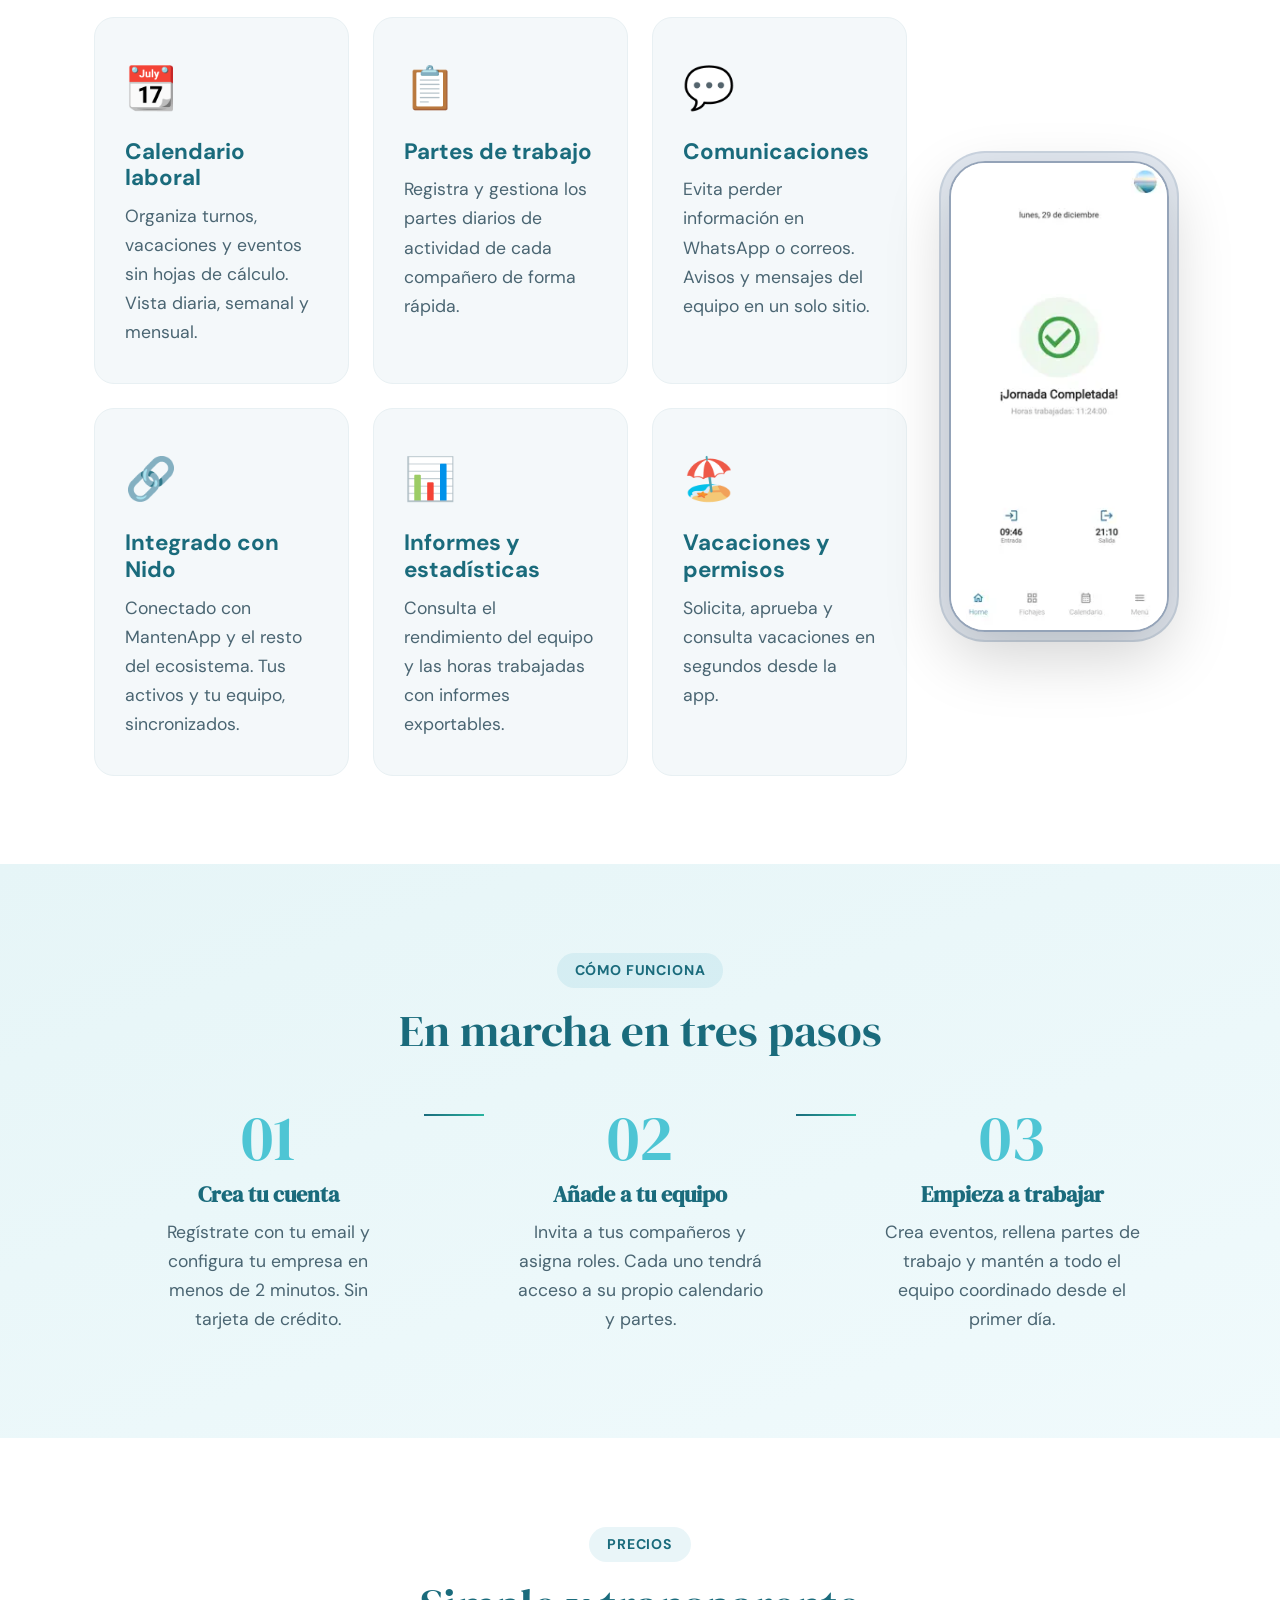
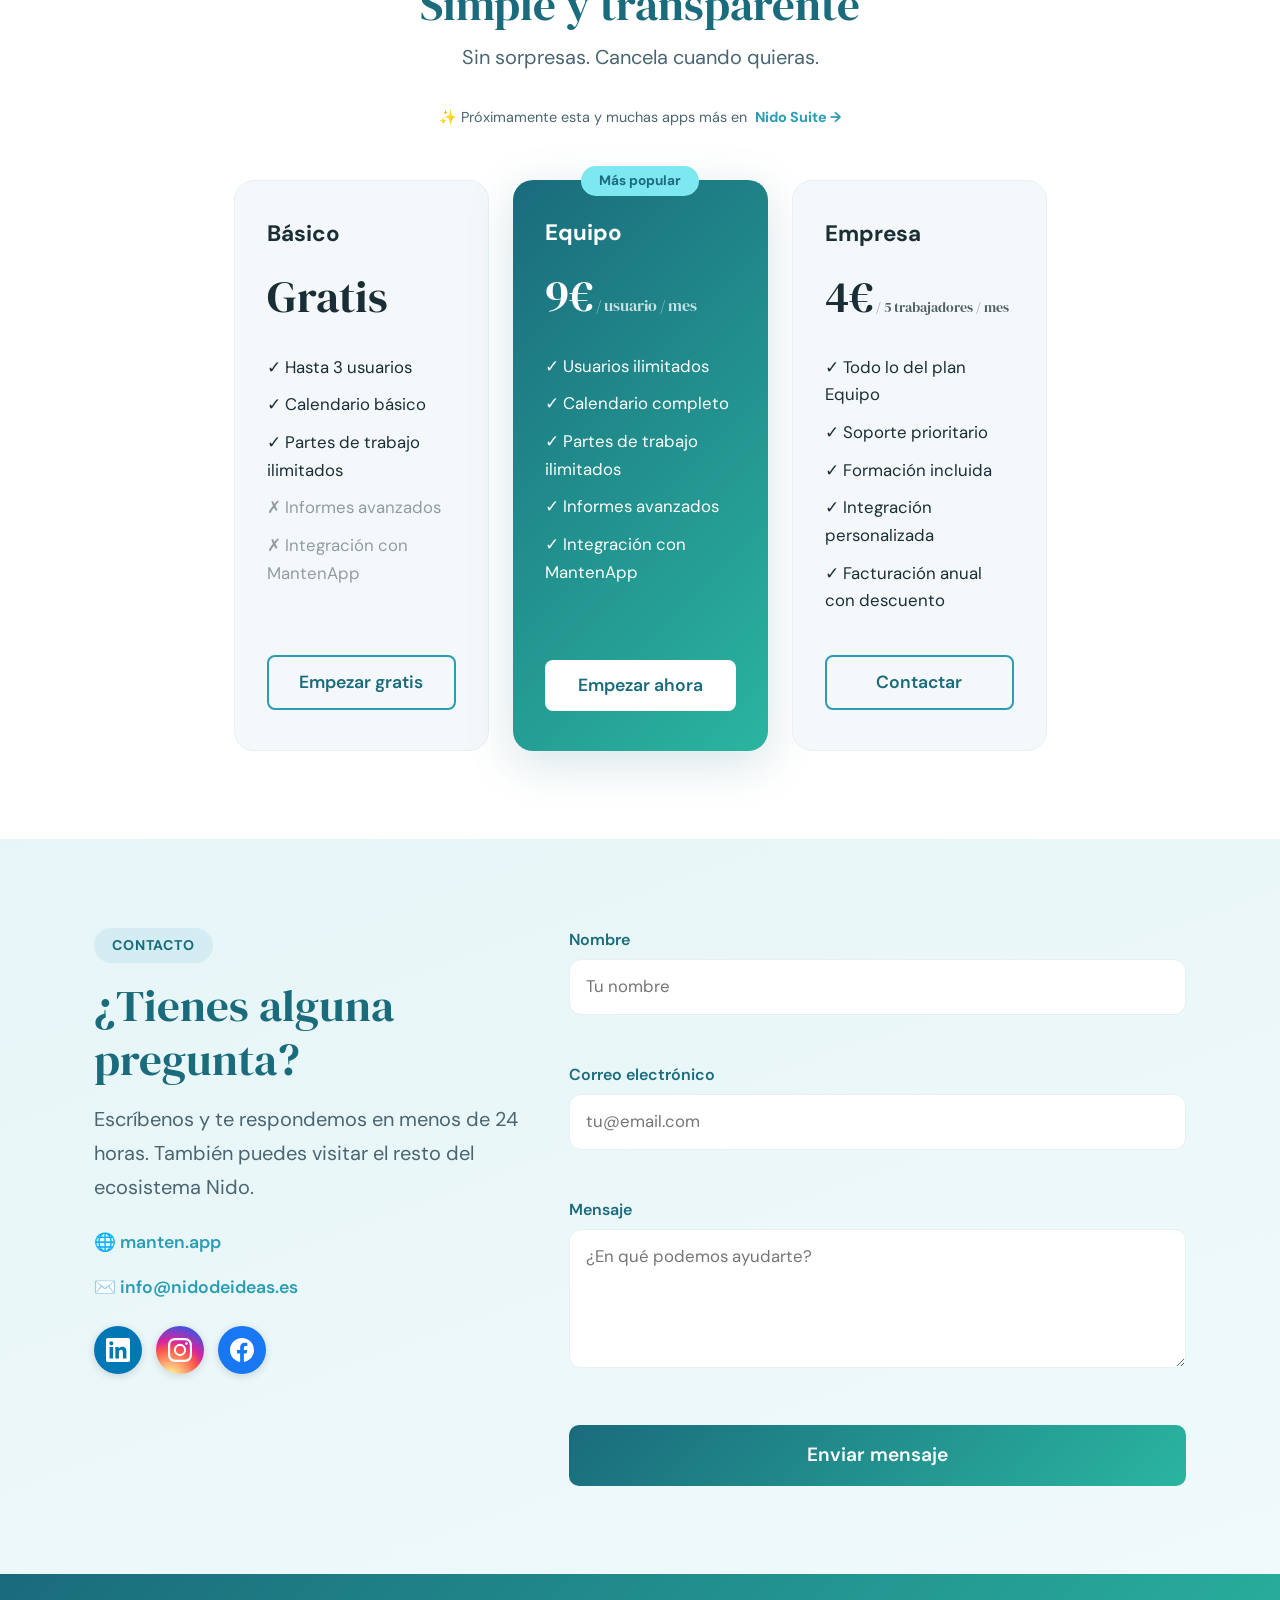
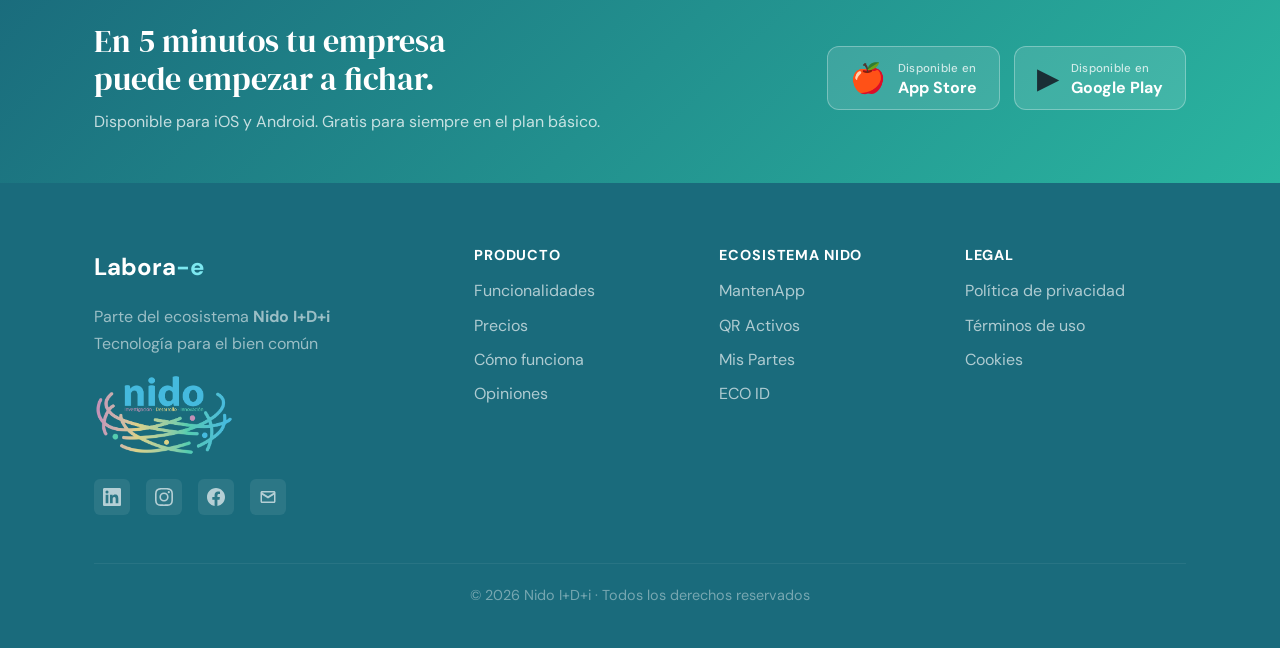
==== commit dd29ce08: "Actualización de urls de favicon, cambios dinámicos de la página web, agregación de página de recupe" ====
--- a/PaginaLabora-Nido/index.html
+++ b/PaginaLabora-Nido/index.html
@@ -463,18 +463,21 @@
           </div>
         </div>
         <div class="col-lg-7">
-          <form action="pages/enviado.html" method="GET">
+          <form id="contacto-form" onsubmit="enviarContacto(event)">
             <div class="mb-4">
               <label class="form-label-custom" for="nombre">Nombre</label>
               <input type="text" id="nombre" name="nombre" class="form-control-custom" placeholder="Tu nombre" />
+              <span class="contacto-error" id="error-nombre"></span>
             </div>
             <div class="mb-4">
               <label class="form-label-custom" for="email">Correo electrónico</label>
               <input type="email" id="email" name="email" class="form-control-custom" placeholder="tu@email.com" />
+              <span class="contacto-error" id="error-email"></span>
             </div>
             <div class="mb-4">
               <label class="form-label-custom" for="mensaje">Mensaje</label>
               <textarea id="mensaje" name="mensaje" class="form-control-custom" rows="4" placeholder="¿En qué podemos ayudarte?"></textarea>
+              <span class="contacto-error" id="error-mensaje"></span>
             </div>
             <button type="submit" class="btn btn-teal btn-xl w-100">Enviar mensaje</button>
           </form>
@@ -845,6 +848,37 @@
         panel.remove();
       }
     });
+
+    function enviarContacto(e) {
+      e.preventDefault();
+      const nombre  = document.getElementById('nombre');
+      const email   = document.getElementById('email');
+      const mensaje = document.getElementById('mensaje');
+      let valid = true;
+
+      [nombre, email, mensaje].forEach(el => {
+        el.classList.remove('input-error');
+      });
+      document.querySelectorAll('.contacto-error').forEach(el => el.textContent = '');
+
+      if (!nombre.value.trim()) {
+        document.getElementById('error-nombre').textContent = 'Por favor introduce tu nombre.';
+        nombre.classList.add('input-error');
+        valid = false;
+      }
+      if (!email.value.trim() || !/^[^\s@]+@[^\s@]+\.[^\s@]+$/.test(email.value)) {
+        document.getElementById('error-email').textContent = 'Introduce un correo electrónico válido.';
+        email.classList.add('input-error');
+        valid = false;
+      }
+      if (!mensaje.value.trim()) {
+        document.getElementById('error-mensaje').textContent = 'Por favor escribe un mensaje.';
+        mensaje.classList.add('input-error');
+        valid = false;
+      }
+      if (valid) window.location.href = 'pages/enviado.html';
+    }
+
   </script>
   <!-- BOTÓN WHATSAPP FLOTANTE -->
   <a href="https://wa.me/34644105081?text=Hola%2C%20me%20interesa%20Labora-e"
--- a/PaginaLabora-Nido/css/style.css
+++ b/PaginaLabora-Nido/css/style.css
@@ -518,6 +518,18 @@
 /* =============================================
    CONTACTO
 ============================================= */
+.contacto-error {
+  display: block;
+  color: #dc2626;
+  font-size: 0.85rem;
+  margin-top: 5px;
+  min-height: 18px;
+}
+
+.form-control-custom.input-error {
+  border-color: #dc2626;
+}
+
 .contact-link {
   color: var(--teal);
   font-weight: 600;
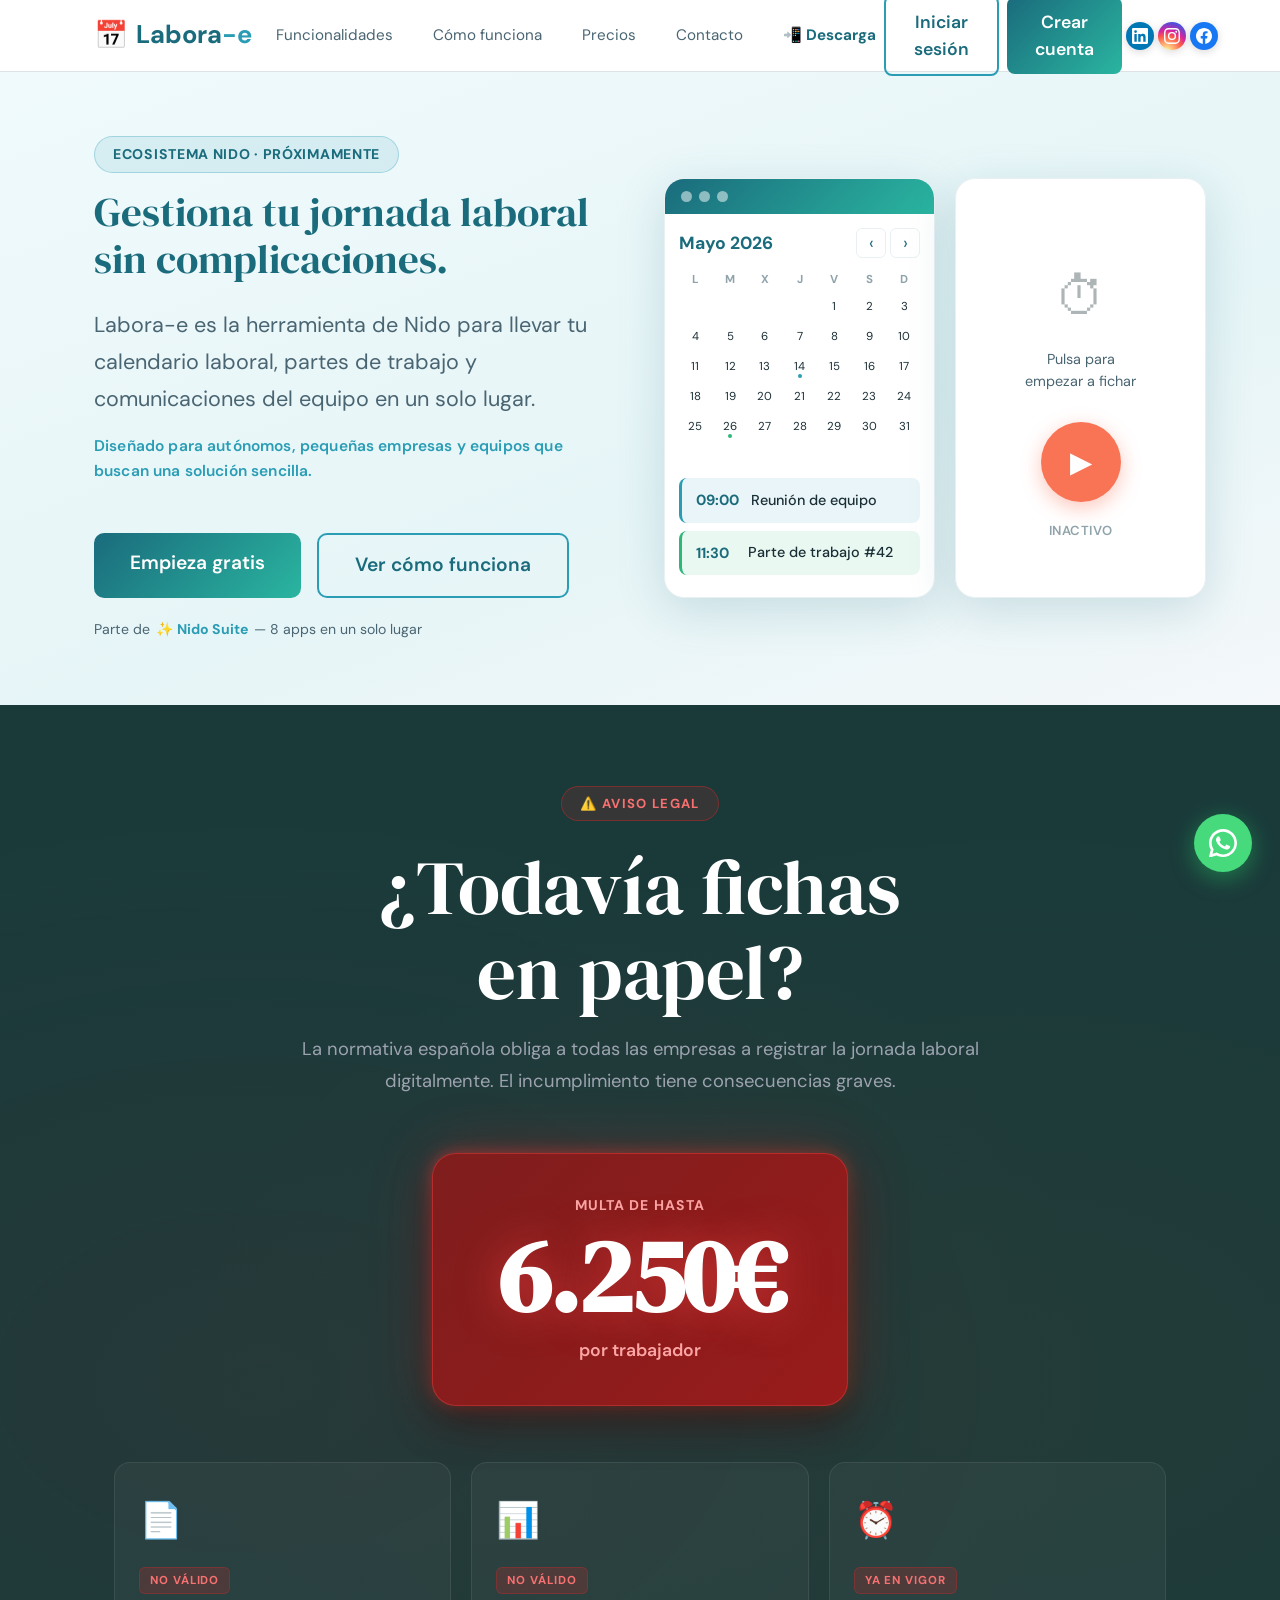
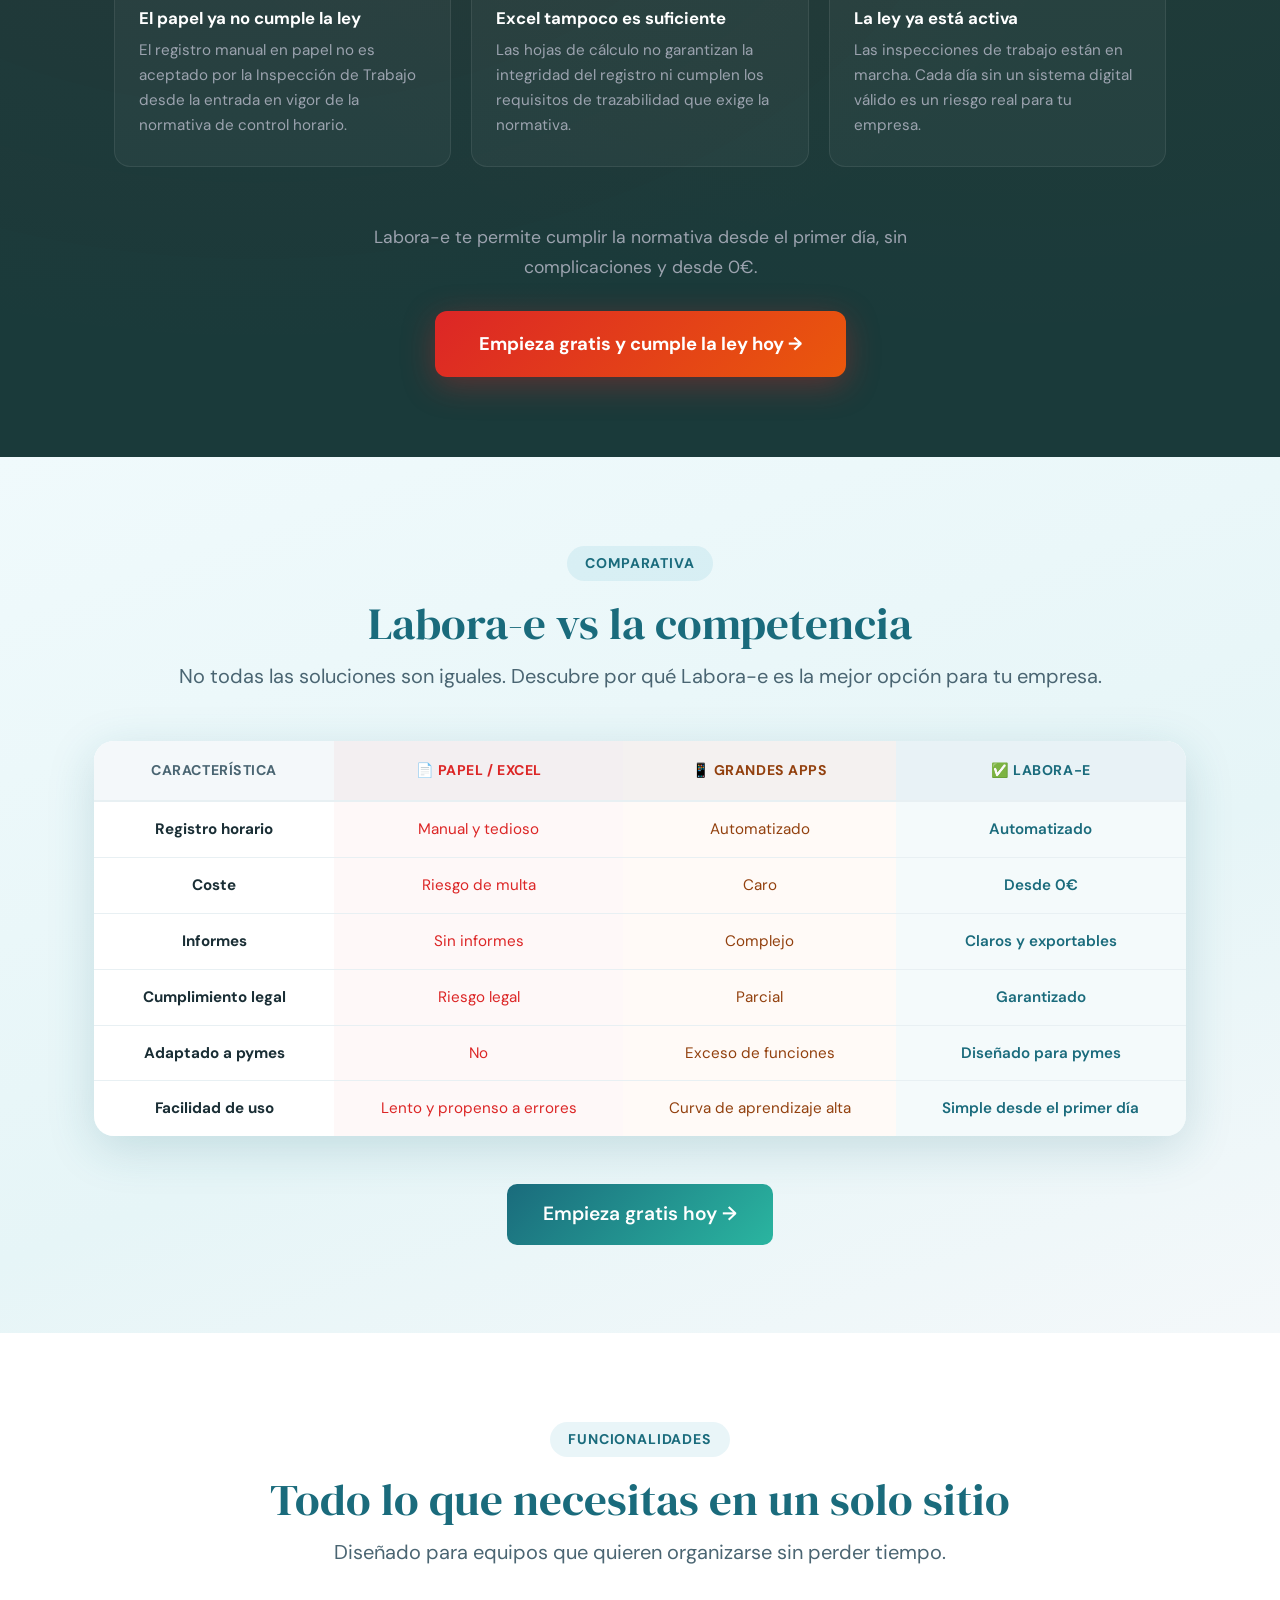
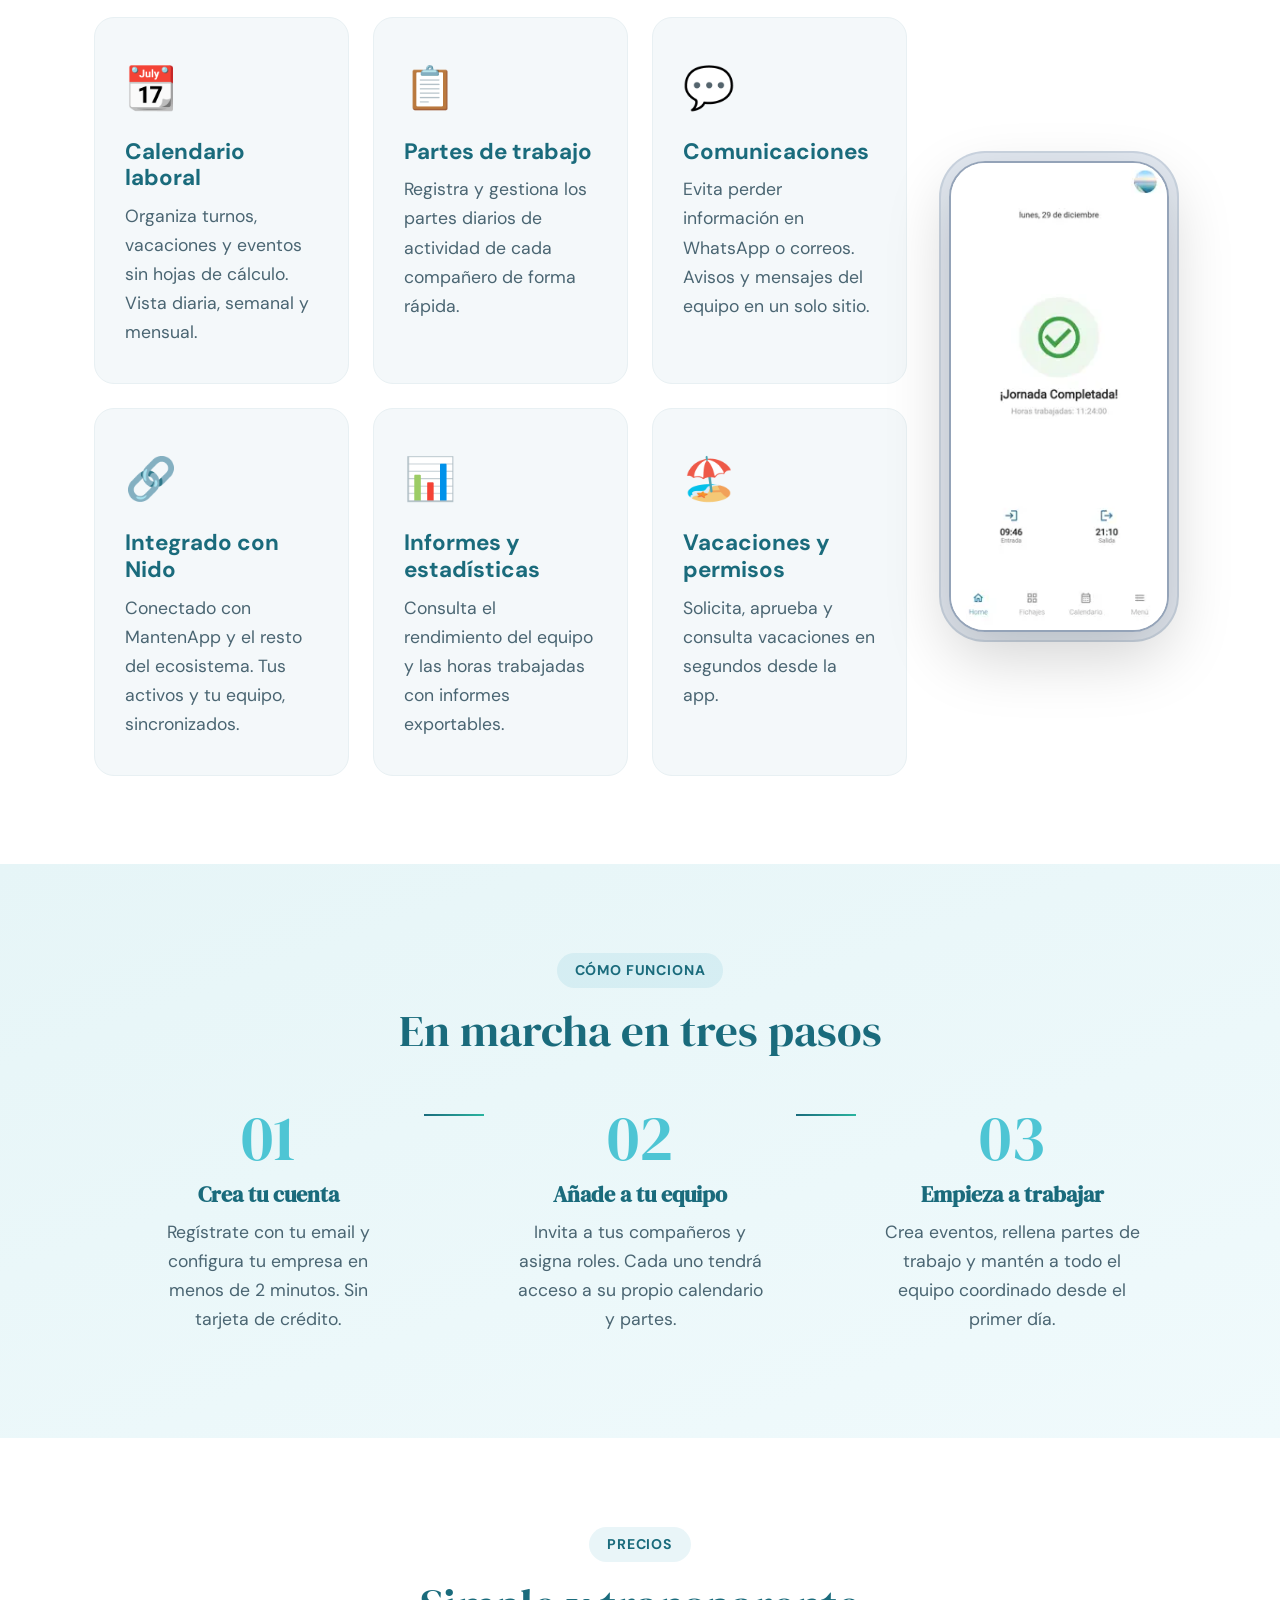
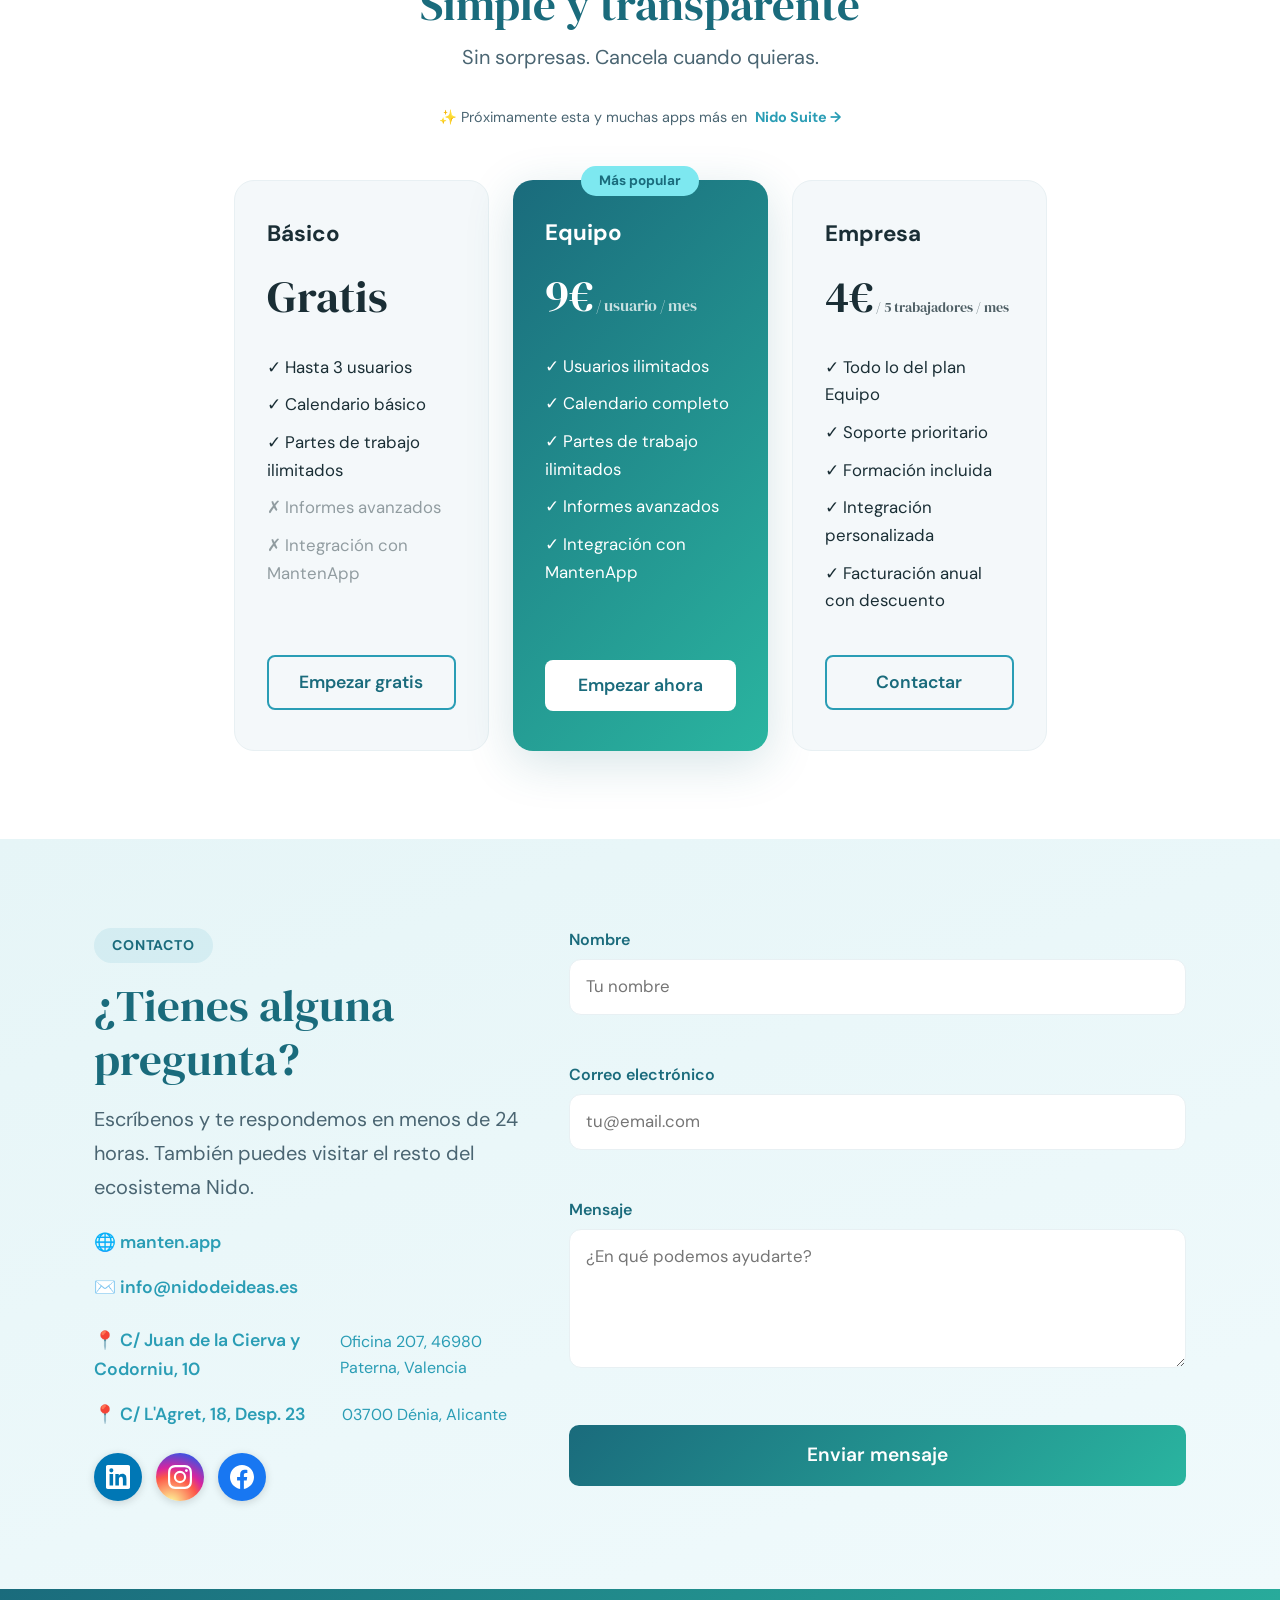
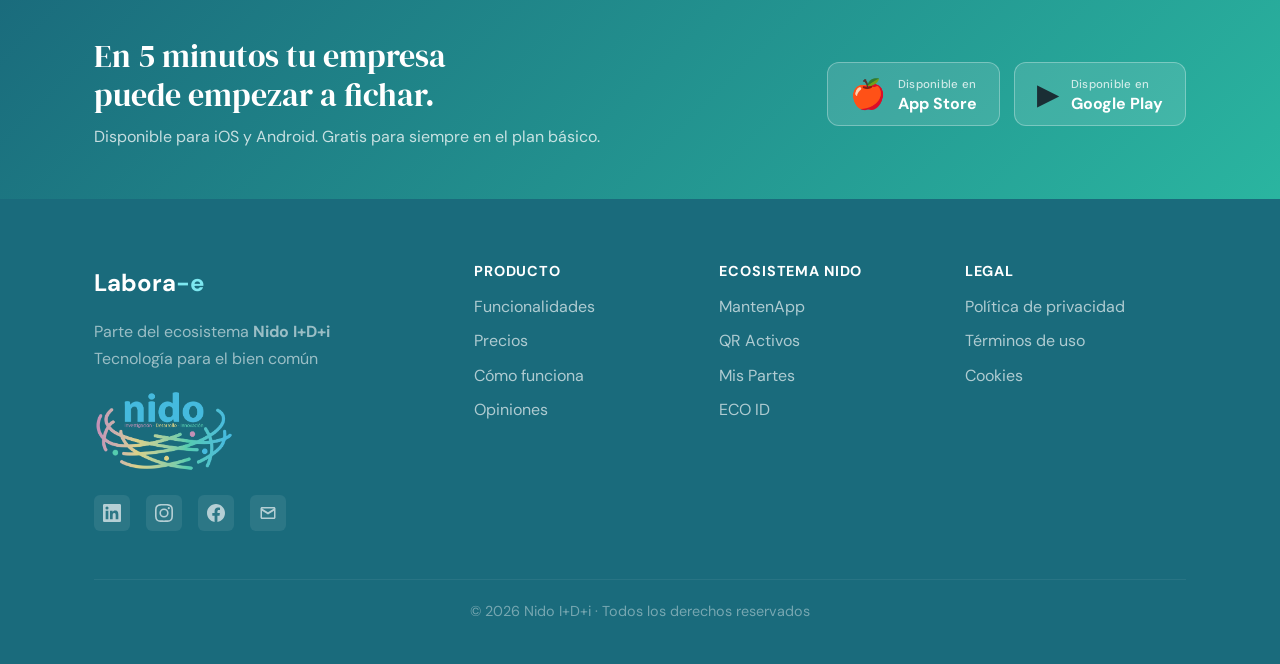
==== commit 6bdcb683: "Arreglados los enlaces, cambios estéticos, agregación de enlaces a google maps desde "Calles"." ====
--- a/PaginaLabora-Nido/index.html
+++ b/PaginaLabora-Nido/index.html
@@ -60,7 +60,7 @@
 
         <!-- Columna izquierda: texto -->
         <div class="col-lg-6">
-          <span class="badge-nido mb-3 d-inline-block">Ecosistema Nido · Próximamente</span>
+          <a href="https://nidodeideas.es" target="_blank" rel="noopener noreferrer" class="badge-nido mb-3 d-inline-block">Ecosistema Nido · Próximamente</a>
           <h1 class="hero-title mb-4">Gestiona tu jornada laboral sin complicaciones.</h1>
           <p class="hero-subtitle mb-3">Labora-e es la herramienta de Nido para llevar tu calendario laboral, partes de trabajo y comunicaciones del equipo en un solo lugar.</p>
           <p class="hero-target mb-5">Diseñado para autónomos, pequeñas empresas y equipos que buscan una solución sencilla.</p>
@@ -440,6 +440,18 @@
             <a href="https://manten.app" class="contact-link">🌐 manten.app</a>
             <a href="mailto:info@nidodeideas.es" class="contact-link">✉️ info@nidodeideas.es</a>
           </div>
+          <!-- Direcciones -->
+          <div class="d-flex flex-column gap-3 mt-4">
+            <a href="https://maps.google.com/?q=Carrer+de+Juan+de+la+Cierva+y+Codorniu,+10,+46980+Paterna,+Valencia" target="_blank" rel="noopener noreferrer" class="contact-link">
+              📍 C/ Juan de la Cierva y Codorniu, 10<br>
+              <span style="padding-left:28px; font-weight:400; font-size:1rem;">Oficina 207, 46980 Paterna, Valencia</span>
+            </a>
+            <a href="https://maps.google.com/?q=C/+L'Agret,+18,+Desp.+23,+03700+Dénia,+Alicante" target="_blank" rel="noopener noreferrer" class="contact-link">
+              📍 C/ L'Agret, 18, Desp. 23<br>
+              <span style="padding-left:28px; font-weight:400; font-size:1rem;">03700 Dénia, Alicante</span>
+            </a>
+          </div>
+
           <!-- Redes sociales -->
           <div class="social-icons-contacto mt-4">
             <!-- LinkedIn -->
@@ -758,7 +770,6 @@
         localStorage.setItem('user_empresa_precio', precio);
       }
       localStorage.setItem('user_plan', targetPlan);
-      alert('¡Plan actualizado a ' + (targetPlan === 'empresa' ? 'Empresa' : targetPlan) + '!');
       window.location.reload();
     }
 
--- a/PaginaLabora-Nido/css/style.css
+++ b/PaginaLabora-Nido/css/style.css
@@ -847,6 +847,26 @@
   margin-bottom: 18px;
 }
 
+.recuperar-error {
+  display: block;
+  color: #dc2626;
+  font-size: 0.88rem;
+  margin-top: 8px;
+  line-height: 1.4;
+  padding: 10px 14px;
+  background: rgba(220, 38, 38, 0.08);
+  border: 1px solid rgba(220, 38, 38, 0.25);
+  border-radius: 8px;
+}
+
+.recuperar-error:empty {
+  display: none;
+}
+
+.auth-input-wrap.input-error {
+  border-color: #dc2626;
+}
+
 /* =============================================
    PÁGINA ENVIADO
 ============================================= */
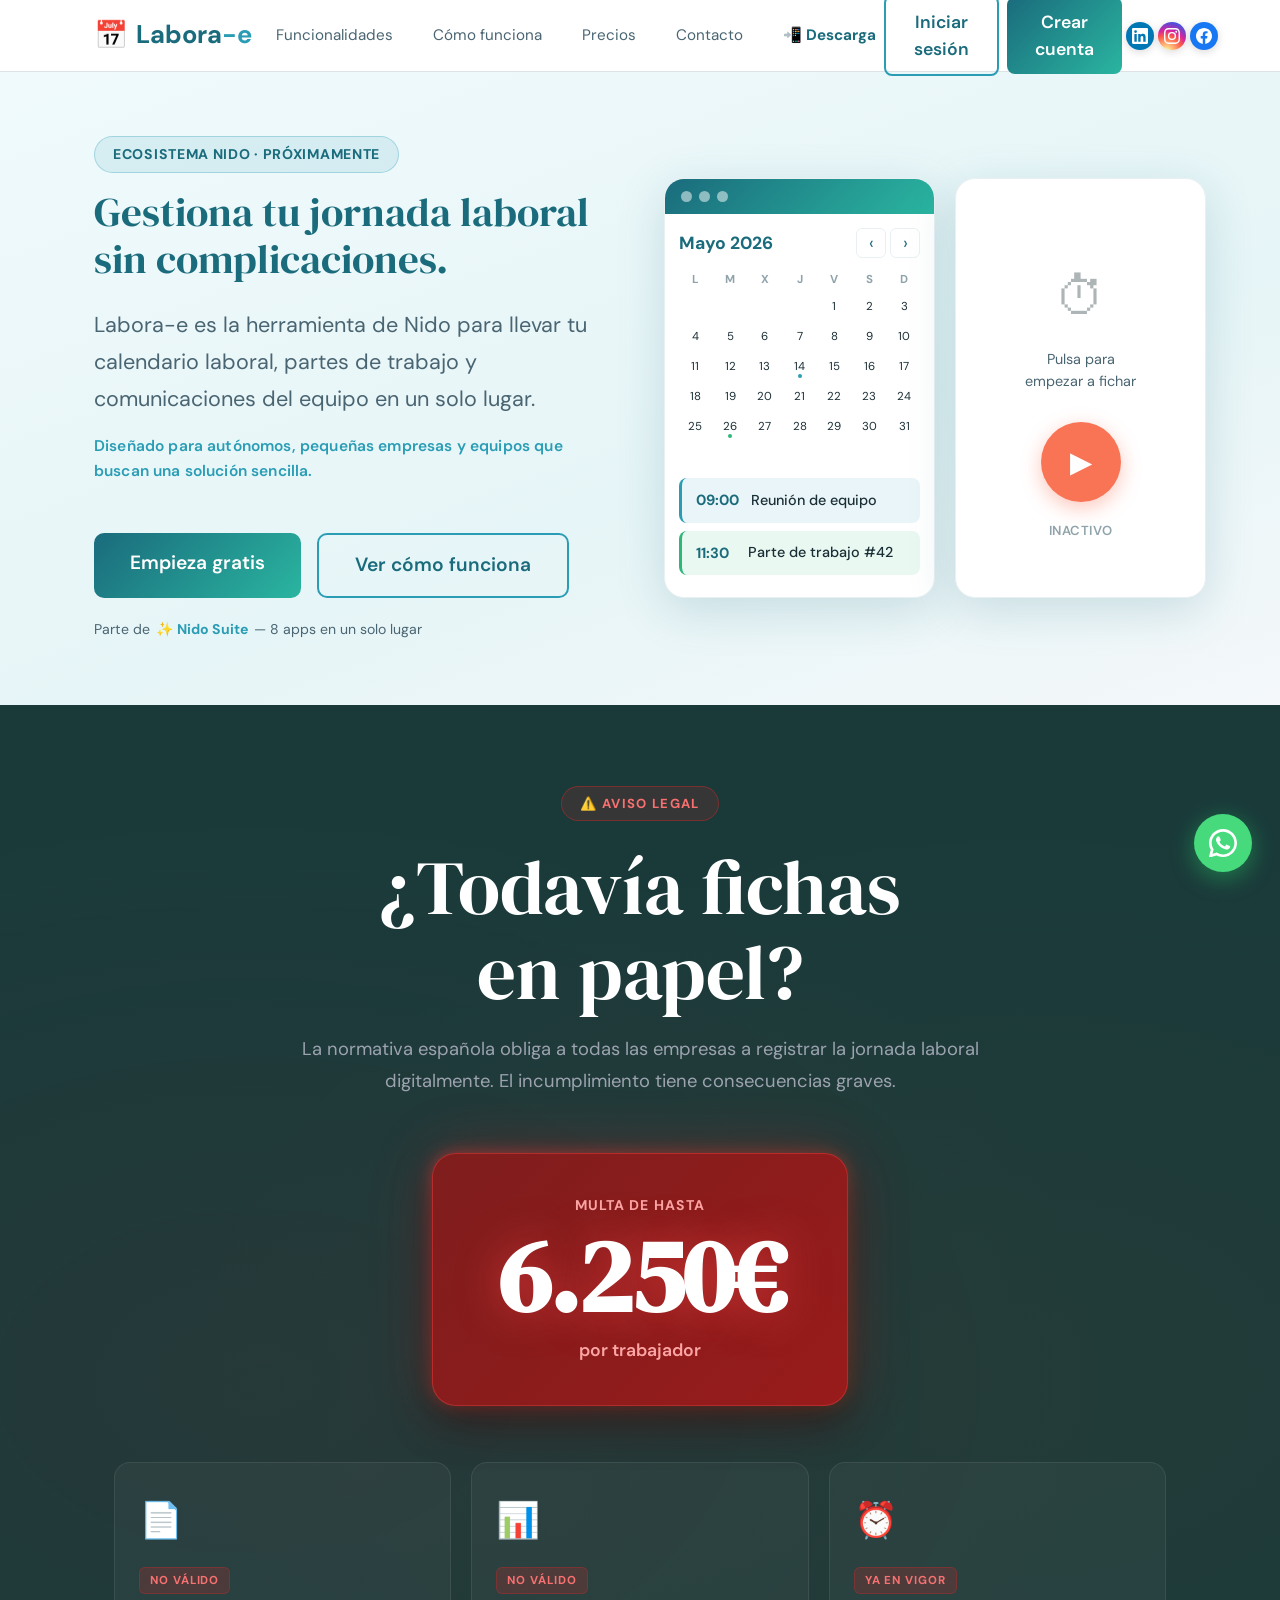
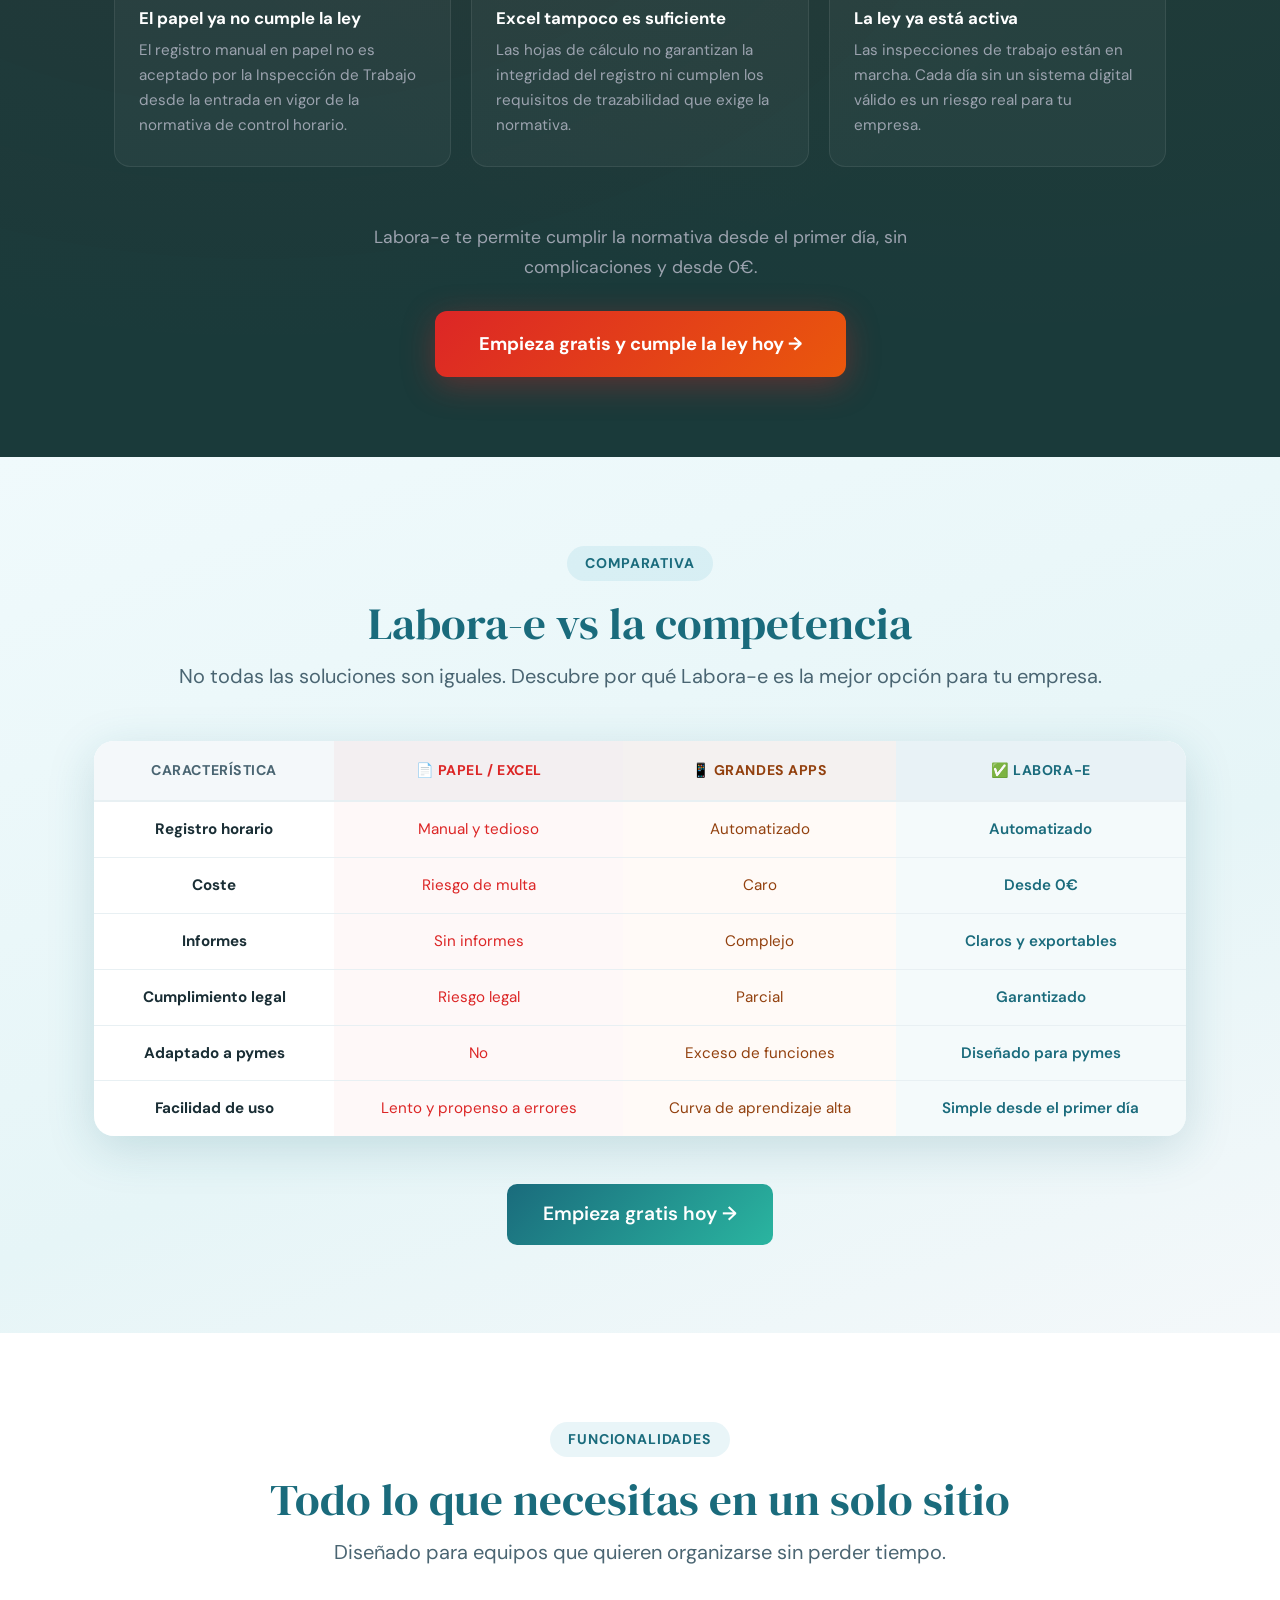
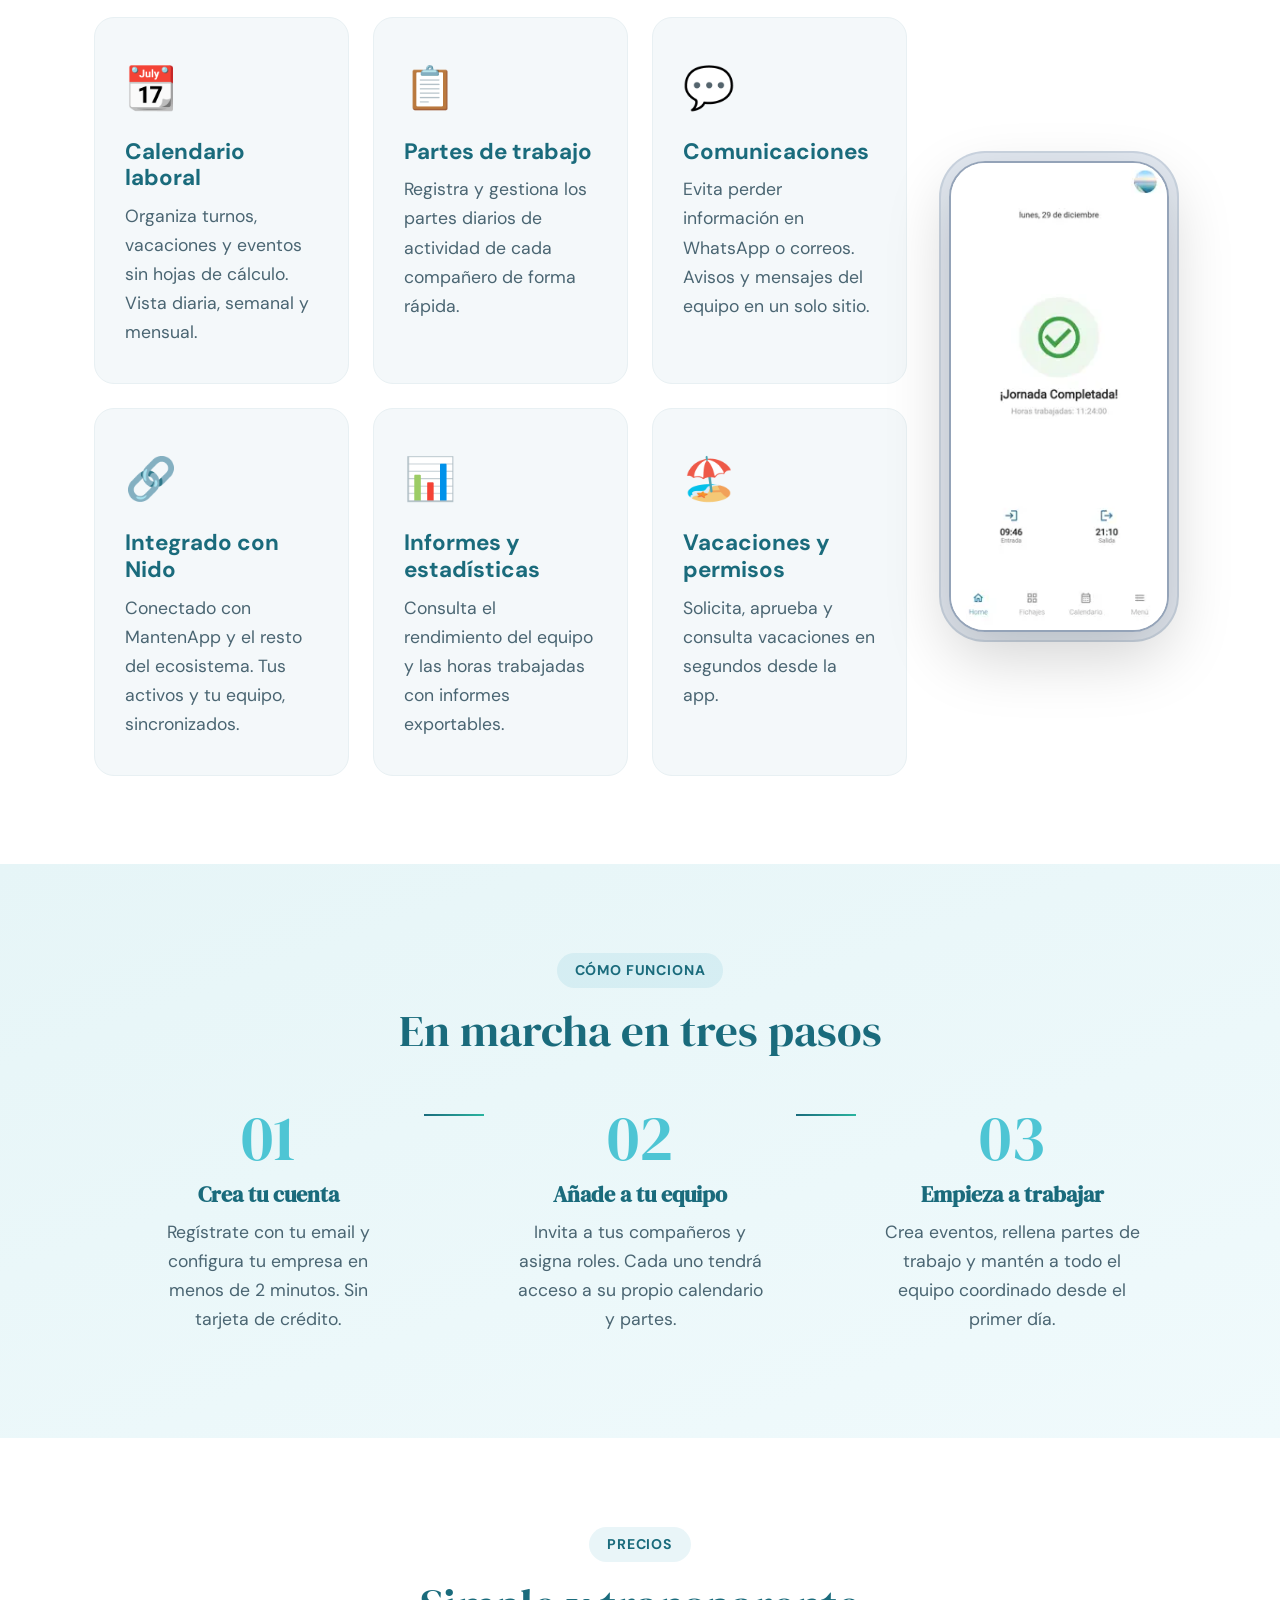
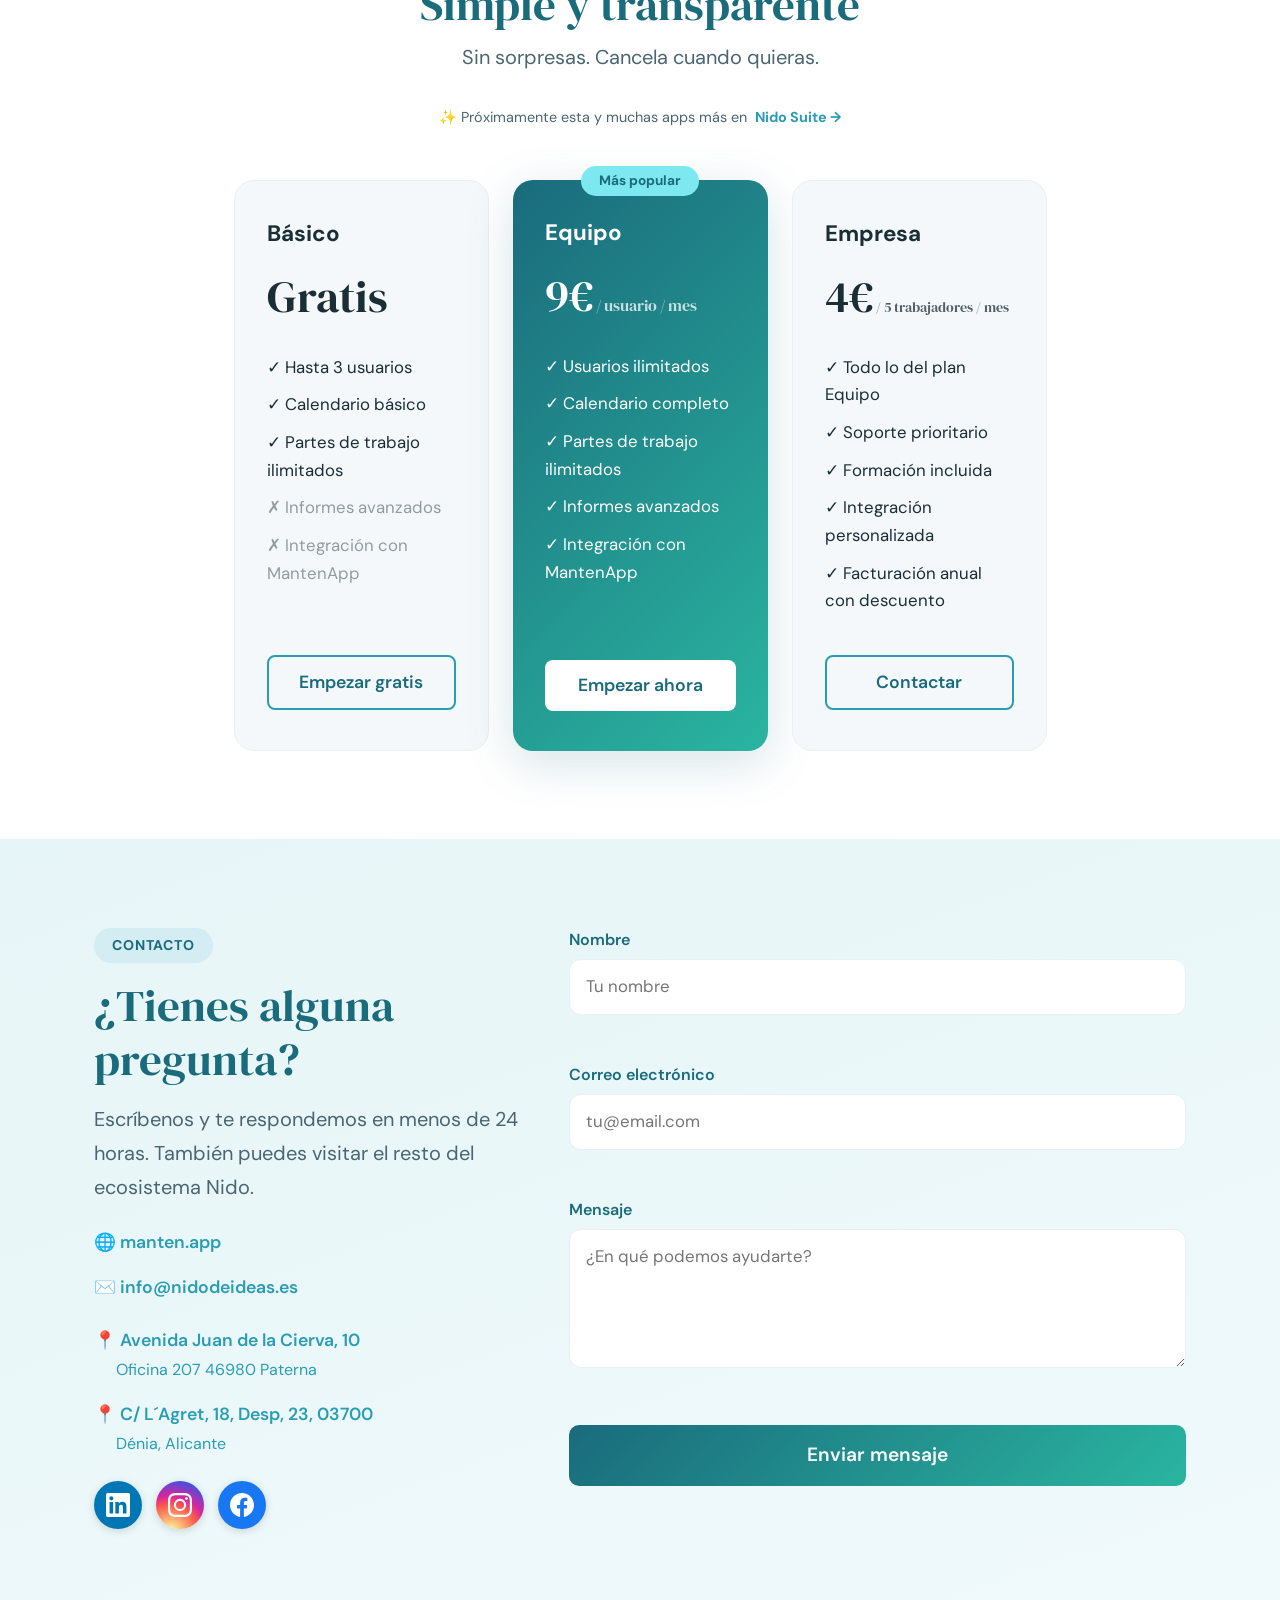
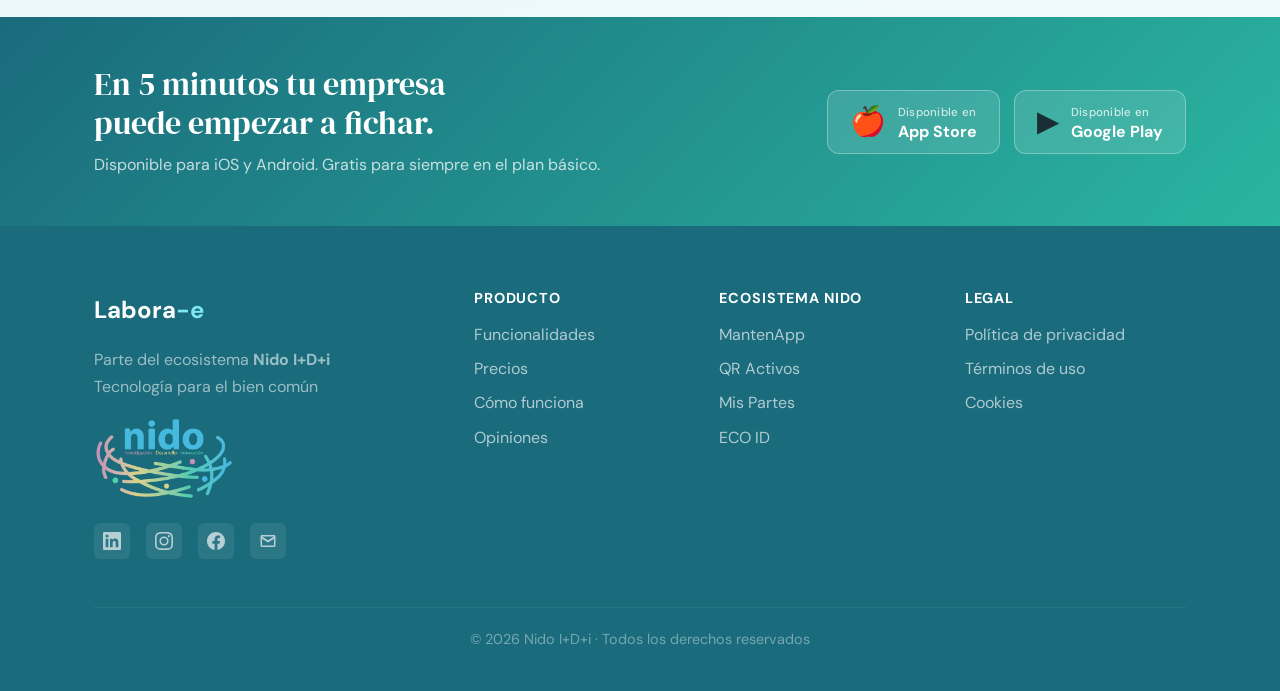
==== commit 70ba9b98: "Cambios estéticos en dirección real" ====
--- a/PaginaLabora-Nido/index.html
+++ b/PaginaLabora-Nido/index.html
@@ -442,13 +442,13 @@
           </div>
           <!-- Direcciones -->
           <div class="d-flex flex-column gap-3 mt-4">
-            <a href="https://maps.google.com/?q=Carrer+de+Juan+de+la+Cierva+y+Codorniu,+10,+46980+Paterna,+Valencia" target="_blank" rel="noopener noreferrer" class="contact-link">
-              📍 C/ Juan de la Cierva y Codorniu, 10<br>
-              <span style="padding-left:28px; font-weight:400; font-size:1rem;">Oficina 207, 46980 Paterna, Valencia</span>
+            <a href="https://maps.google.com/?q=Avenida+Juan+de+la+Cierva,+10+Oficina+207+46980+Paterna" target="_blank" rel="noopener noreferrer" class="contact-link" style="flex-direction:column; align-items:flex-start; gap:2px;">
+              <span>📍 Avenida Juan de la Cierva, 10</span>
+              <span style="padding-left:22px; font-weight:400; font-size:1rem;">Oficina 207 46980 Paterna</span>
             </a>
-            <a href="https://maps.google.com/?q=C/+L'Agret,+18,+Desp.+23,+03700+Dénia,+Alicante" target="_blank" rel="noopener noreferrer" class="contact-link">
-              📍 C/ L'Agret, 18, Desp. 23<br>
-              <span style="padding-left:28px; font-weight:400; font-size:1rem;">03700 Dénia, Alicante</span>
+            <a href="https://maps.google.com/?q=C/+L'Agret,+18,+Desp,+23,+03700+Dénia,+Alicante" target="_blank" rel="noopener noreferrer" class="contact-link" style="flex-direction:column; align-items:flex-start; gap:2px;">
+              <span>📍 C/ L´Agret, 18, Desp, 23, 03700</span>
+              <span style="padding-left:22px; font-weight:400; font-size:1rem;">Dénia, Alicante</span>
             </a>
           </div>
 
